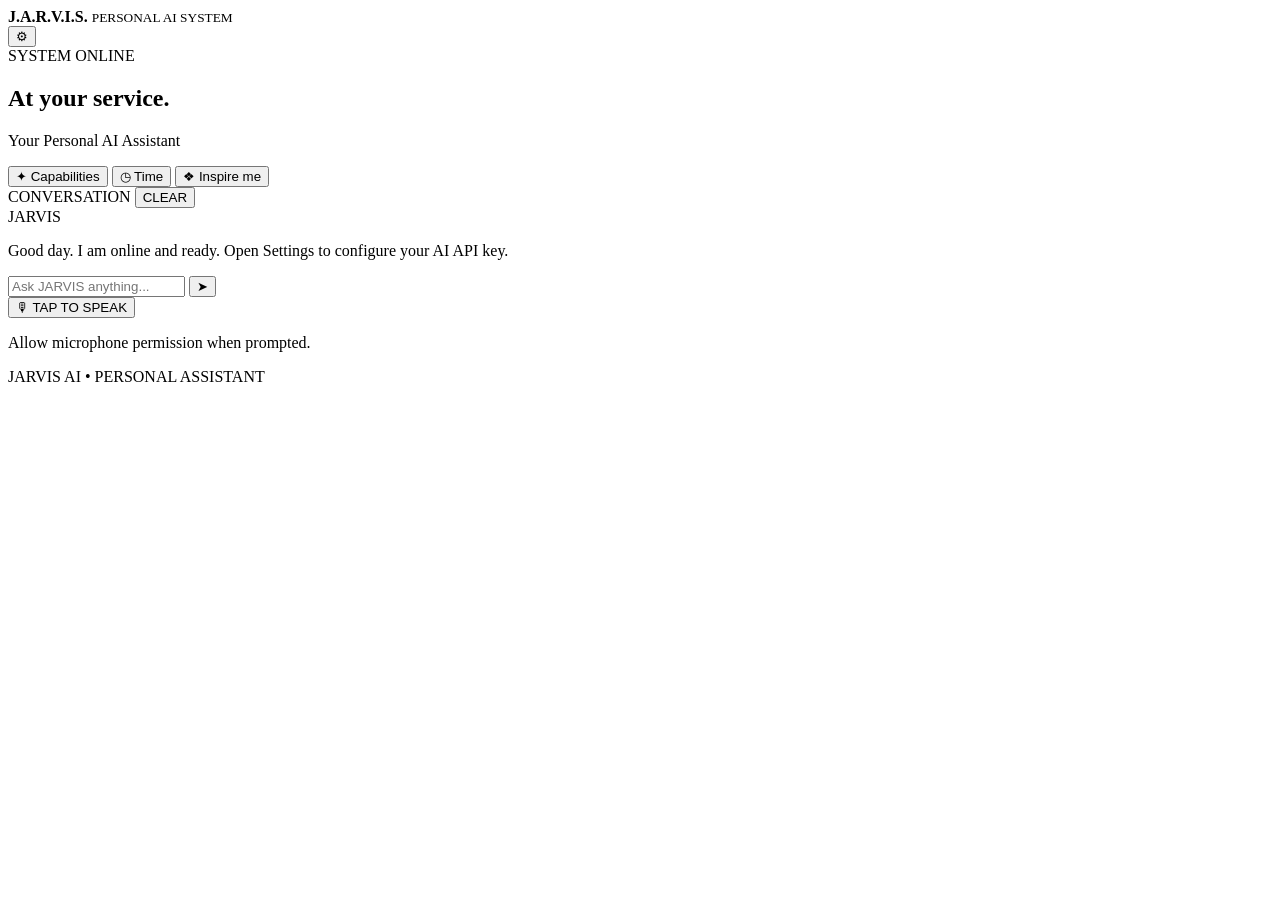
==== frontend/index.html @ 6579795a "Update index.html" ====
<!DOCTYPE html>
<html lang="en">
<head>
  <meta charset="UTF-8">
  <meta name="viewport"
        content="width=device-width, initial-scale=1, viewport-fit=cover">

  <meta name="theme-color" content="#020812">
  <meta name="description"
        content="JARVIS AI Personal Voice Assistant">

  <title>JARVIS AI Assistant</title>

  <link rel="manifest" href="./frontend/manifest.json">
  <link rel="stylesheet" href="./frontend/style.css">
</head>

<body>
  <main class="app-shell">

    <!-- HEADER -->
    <header class="topbar">
      <div class="brand">
        <span class="brand-dot"></span>
        <div>
          <strong>J.A.R.V.I.S.</strong>
          <small>PERSONAL AI SYSTEM</small>
        </div>
      </div>

      <button
        id="settings-button"
        class="icon-button"
        type="button"
        aria-label="Open settings">
        ⚙
      </button>
    </header>

    <!-- AI ASSISTANT DISPLAY -->
    <section class="hero">

      <div class="status-line">
        <span class="pulse"></span>
        <span id="status">SYSTEM ONLINE</span>
      </div>

      <div class="orb-wrap" aria-label="JARVIS AI animation">
        <div class="orbit orbit-one"></div>
        <div class="orbit orbit-two"></div>

        <div class="orb">
          <div class="face">
            <span></span>
            <span></span>
          </div>
        </div>

        <div class="scan-line"></div>
      </div>

      <h1>At your service.</h1>
      <p class="subtitle">Your Personal AI Assistant</p>

      <!-- QUICK ACTIONS -->
      <div class="quick-actions">
        <button class="quick" data-prompt="What can you do?">
          ✦ <span>Capabilities</span>
        </button>

        <button class="quick" data-prompt="Tell me the current time.">
          ◷ <span>Time</span>
        </button>

        <button
          class="quick"
          data-prompt="Give me a motivational quote.">
          ❖ <span>Inspire me</span>
        </button>
      </div>

    </section>

    <!-- CHAT SECTION -->
    <section class="conversation-panel">

      <div class="panel-heading">
        <span>CONVERSATION</span>

        <button
          id="clear-chat"
          class="text-button"
          type="button">
          CLEAR
        </button>
      </div>

      <div id="messages" class="messages" aria-live="polite">
        <div class="message assistant">
          <span class="message-label">JARVIS</span>
          <p>
            Good day. I am online and ready.
            Open Settings to configure your AI API key.
          </p>
        </div>
      </div>

      <!-- MESSAGE INPUT -->
      <form id="chat-form" class="composer">
        <input
          id="prompt"
          type="text"
          placeholder="Ask JARVIS anything..."
          autocomplete="off"
          aria-label="Message JARVIS"
          required>

        <button
          class="send-button"
          type="submit"
          aria-label="Send message">
          ➤
        </button>
      </form>

      <!-- MICROPHONE -->
      <button
        id="mic-button"
        class="mic-button"
        type="button">
        <span class="mic-icon">🎙</span>
        <span id="mic-label">TAP TO SPEAK</span>
      </button>

      <p class="hint">
        Allow microphone permission when prompted.
      </p>

    </section>

    <footer>
      JARVIS AI <span>•</span> PERSONAL ASSISTANT
    </footer>

  </main>

  <!-- SETTINGS DIALOG -->
  <dialog id="settings-dialog" class="settings-dialog">

    <form id="settings-form" method="dialog">

      <div class="dialog-heading">
        <h2>System Settings</h2>

        <button
          class="icon-button"
          type="button"
          id="close-settings"
          aria-label="Close settings">
          ✕
        </button>
      </div>

      <label for="api-key">API Key</label>
      <input
        id="api-key"
        type="password"
        autocomplete="off"
        placeholder="Enter your API key">

      <label for="api-url">API Endpoint</label>
      <input
        id="api-url"
        type="url"
        placeholder="https://api.openai.com/v1/chat/completions">

      <label for="model">AI Model</label>
      <input
        id="model"
        type="text"
        value="gpt-4o-mini"
        placeholder="Enter supported model name">

      <p class="security-note">
        Your API key is stored locally on this device.
        Do not use this client-side key storage in a public
        production app. A secure backend is recommended.
      </p>

      <button
        id="save-settings"
        class="primary-button"
        type="submit">
        Save Settings
      </button>

      <button
        id="forget-key"
        class="text-button danger"
        type="button">
        Remove Saved Key
      </button>

    </form>
  </dialog>

  <!-- JAVASCRIPT -->
  <script type="module" src="./frontend/script.js"></script>

</body>
</html>
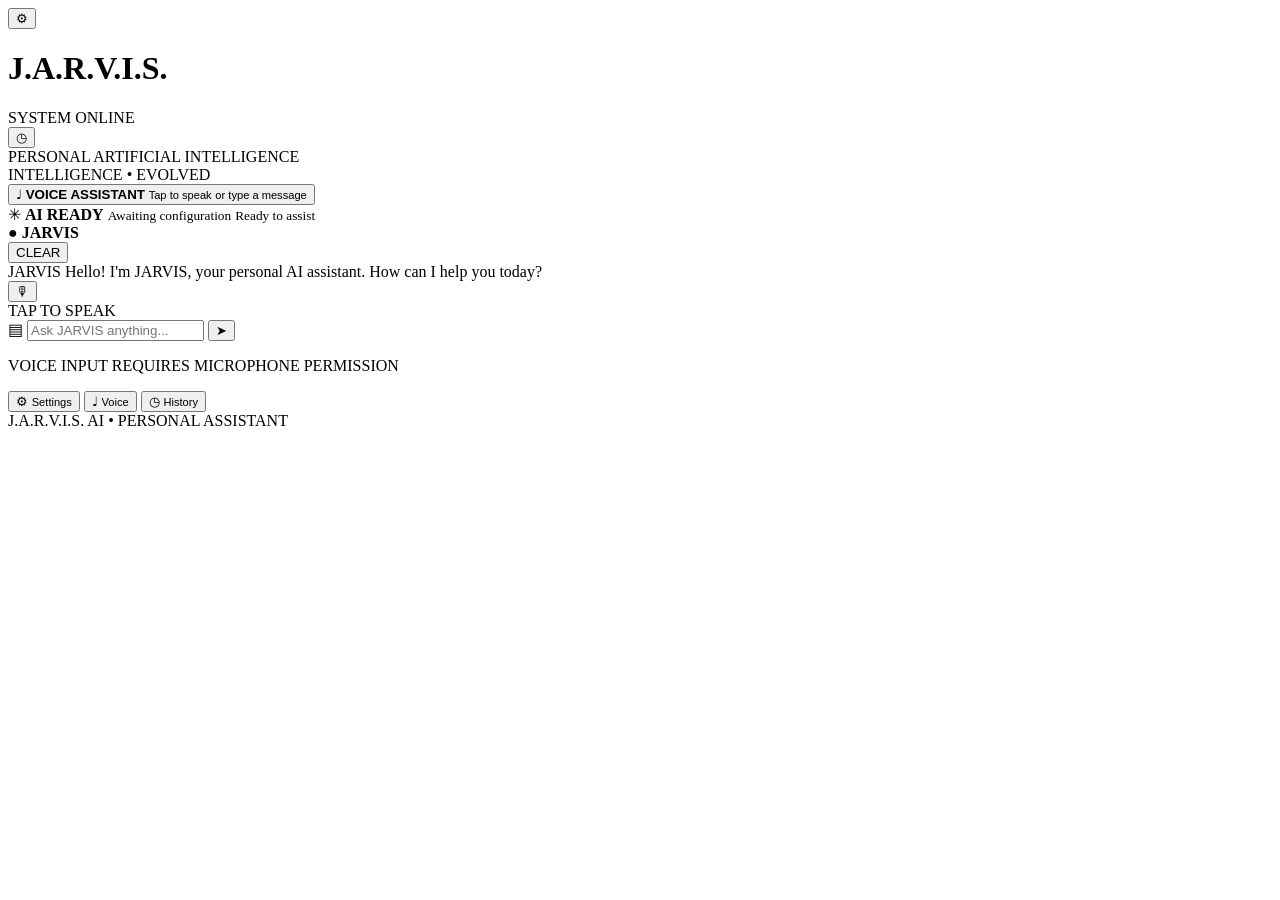
==== commit 740e825c: "Update index.html" ====
--- a/frontend/index.html
+++ b/frontend/index.html
@@ -3,210 +3,214 @@
 <html lang="en">
 <head>
   <meta charset="UTF-8">
-  <meta name="viewport"
-        content="width=device-width, initial-scale=1, viewport-fit=cover">
-
-  <meta name="theme-color" content="#020812">
-  <meta name="description"
-        content="JARVIS AI Personal Voice Assistant">
-
-  <title>JARVIS AI Assistant</title>
+  <meta name="viewport" content="width=device-width, initial-scale=1, viewport-fit=cover">
+  <meta name="theme-color" content="#020817">
+  <meta name="description" content="JARVIS personal AI voice assistant">
+  <title>J.A.R.V.I.S. — Personal AI</title>
 
   <link rel="manifest" href="./frontend/manifest.json">
   <link rel="stylesheet" href="./frontend/style.css">
+
+  <meta name="mobile-web-app-capable" content="yes">
+  <meta name="apple-mobile-web-app-capable" content="yes">
 </head>
 
 <body>
-  <main class="app-shell">
+  <div class="app">
 
     <!-- HEADER -->
     <header class="topbar">
+      <button class="round-button" id="settings-button"
+              aria-label="Open settings" title="Settings">⚙</button>
+
       <div class="brand">
-        <span class="brand-dot"></span>
-        <div>
-          <strong>J.A.R.V.I.S.</strong>
-          <small>PERSONAL AI SYSTEM</small>
+        <h1>J.A.R.V.I.S.</h1>
+        <div class="system-status">
+          <span class="status-dot"></span>
+          <span id="status">SYSTEM ONLINE</span>
         </div>
       </div>
 
-      <button
-        id="settings-button"
-        class="icon-button"
-        type="button"
-        aria-label="Open settings">
-        ⚙
-      </button>
+      <button class="round-button" id="history-button"
+              aria-label="Conversation history" title="History">◷</button>
     </header>
 
-    <!-- AI ASSISTANT DISPLAY -->
-    <section class="hero">
-
-      <div class="status-line">
-        <span class="pulse"></span>
-        <span id="status">SYSTEM ONLINE</span>
-      </div>
-
-      <div class="orb-wrap" aria-label="JARVIS AI animation">
-        <div class="orbit orbit-one"></div>
-        <div class="orbit orbit-two"></div>
-
-        <div class="orb">
-          <div class="face">
-            <span></span>
-            <span></span>
+    <!-- AI VISUAL -->
+    <main>
+      <section class="hero">
+        <div class="hero-label">PERSONAL ARTIFICIAL INTELLIGENCE</div>
+
+        <div class="hud" aria-label="JARVIS AI visual">
+          <div class="hud-ring ring-one"></div>
+          <div class="hud-ring ring-two"></div>
+          <div class="hud-ring ring-three"></div>
+          <div class="hud-ring ring-four"></div>
+          <div class="hud-ticks"></div>
+
+          <div class="ai-face">
+            <div class="face-shine"></div>
+            <div class="eye eye-left"></div>
+            <div class="eye eye-right"></div>
+            <div class="face-mouth"></div>
           </div>
-        </div>
-
-        <div class="scan-line"></div>
-      </div>
-
-      <h1>At your service.</h1>
-      <p class="subtitle">Your Personal AI Assistant</p>
-
-      <!-- QUICK ACTIONS -->
-      <div class="quick-actions">
-        <button class="quick" data-prompt="What can you do?">
-          ✦ <span>Capabilities</span>
+
+          <span class="hud-point point-one"></span>
+          <span class="hud-point point-two"></span>
+          <span class="hud-point point-three"></span>
+          <span class="hud-point point-four"></span>
+          <div class="scan-line"></div>
+        </div>
+
+        <div class="hero-caption">
+          <span class="caption-line"></span>
+          <span>INTELLIGENCE • EVOLVED</span>
+          <span class="caption-line"></span>
+        </div>
+      </section>
+
+      <!-- CAPABILITY CARDS -->
+      <section class="status-cards">
+        <button class="tech-card" id="voice-card" type="button">
+          <span class="card-icon">♩</span>
+          <span class="card-copy">
+            <strong>VOICE ASSISTANT</strong>
+            <small>Tap to speak</small>
+            <small>or type a message</small>
+          </span>
         </button>
 
-        <button class="quick" data-prompt="Tell me the current time.">
-          ◷ <span>Time</span>
+        <div class="tech-card" id="ai-card">
+          <span class="card-icon">✳</span>
+          <span class="card-copy">
+            <strong>AI READY</strong>
+            <small id="ai-status">Awaiting configuration</small>
+            <small>Ready to assist</small>
+          </span>
+        </div>
+      </section>
+
+      <!-- CHAT -->
+      <section class="conversation">
+        <div class="conversation-heading">
+          <div class="assistant-name">
+            <span class="chat-icon">●</span>
+            <strong>JARVIS</strong>
+          </div>
+          <button id="clear-chat" class="text-button" type="button">
+            CLEAR
+          </button>
+        </div>
+
+        <div id="messages" class="messages" aria-live="polite">
+          <div class="message assistant">
+            <span class="message-label">JARVIS</span>
+            Hello! I'm JARVIS, your personal AI assistant.
+            How can I help you today?
+          </div>
+        </div>
+      </section>
+
+      <!-- MICROPHONE -->
+      <section class="voice-section">
+        <div class="voice-wave" aria-hidden="true">
+          <span></span><span></span><span></span><span></span>
+          <span></span><span></span><span></span><span></span>
+          <span></span><span></span><span></span><span></span>
+          <span></span><span></span><span></span><span></span>
+          <span></span>
+        </div>
+
+        <button id="mic-button" class="mic-button" type="button"
+                aria-label="Start voice input">
+          <span class="mic-symbol">🎙</span>
         </button>
 
-        <button
-          class="quick"
-          data-prompt="Give me a motivational quote.">
-          ❖ <span>Inspire me</span>
-        </button>
-      </div>
-
-    </section>
-
-    <!-- CHAT SECTION -->
-    <section class="conversation-panel">
-
-      <div class="panel-heading">
-        <span>CONVERSATION</span>
-
-        <button
-          id="clear-chat"
-          class="text-button"
-          type="button">
-          CLEAR
-        </button>
-      </div>
-
-      <div id="messages" class="messages" aria-live="polite">
-        <div class="message assistant">
-          <span class="message-label">JARVIS</span>
-          <p>
-            Good day. I am online and ready.
-            Open Settings to configure your AI API key.
-          </p>
-        </div>
-      </div>
+        <div id="mic-label">TAP TO SPEAK</div>
+      </section>
 
       <!-- MESSAGE INPUT -->
       <form id="chat-form" class="composer">
+        <span class="input-icon" aria-hidden="true">▤</span>
         <input
           id="prompt"
+          name="prompt"
           type="text"
           placeholder="Ask JARVIS anything..."
           autocomplete="off"
           aria-label="Message JARVIS"
-          required>
-
-        <button
-          class="send-button"
-          type="submit"
-          aria-label="Send message">
-          ➤
-        </button>
+          required
+        >
+        <button type="submit" class="send-button"
+                aria-label="Send message">➤</button>
       </form>
 
-      <!-- MICROPHONE -->
-      <button
-        id="mic-button"
-        class="mic-button"
-        type="button">
-        <span class="mic-icon">🎙</span>
-        <span id="mic-label">TAP TO SPEAK</span>
+      <p class="privacy-note">
+        VOICE INPUT REQUIRES MICROPHONE PERMISSION
+      </p>
+    </main>
+
+    <!-- BOTTOM NAVIGATION -->
+    <nav class="bottom-nav" aria-label="Assistant controls">
+      <button type="button" id="nav-settings">
+        <span>⚙</span>
+        <small>Settings</small>
       </button>
 
-      <p class="hint">
-        Allow microphone permission when prompted.
-      </p>
-
-    </section>
-
-    <footer>
-      JARVIS AI <span>•</span> PERSONAL ASSISTANT
-    </footer>
-
-  </main>
-
-  <!-- SETTINGS DIALOG -->
-  <dialog id="settings-dialog" class="settings-dialog">
-
-    <form id="settings-form" method="dialog">
-
-      <div class="dialog-heading">
-        <h2>System Settings</h2>
-
-        <button
-          class="icon-button"
-          type="button"
-          id="close-settings"
-          aria-label="Close settings">
-          ✕
-        </button>
+      <button type="button" id="nav-voice">
+        <span>♩</span>
+        <small>Voice</small>
+      </button>
+
+      <button type="button" id="nav-history">
+        <span>◷</span>
+        <small>History</small>
+      </button>
+    </nav>
+
+    <footer>J.A.R.V.I.S. AI <span>•</span> PERSONAL ASSISTANT</footer>
+  </div>
+
+  <!-- SETTINGS -->
+  <dialog id="settings-dialog">
+    <div class="settings-content">
+      <div class="settings-header">
+        <div>
+          <p class="eyebrow">SYSTEM CONFIGURATION</p>
+          <h2>JARVIS Settings</h2>
+        </div>
+        <button type="button" id="close-settings"
+                class="round-button" aria-label="Close settings">✕</button>
       </div>
 
-      <label for="api-key">API Key</label>
-      <input
-        id="api-key"
-        type="password"
-        autocomplete="off"
-        placeholder="Enter your API key">
-
-      <label for="api-url">API Endpoint</label>
-      <input
-        id="api-url"
-        type="url"
-        placeholder="https://api.openai.com/v1/chat/completions">
-
-      <label for="model">AI Model</label>
-      <input
-        id="model"
-        type="text"
-        value="gpt-4o-mini"
-        placeholder="Enter supported model name">
-
-      <p class="security-note">
-        Your API key is stored locally on this device.
-        Do not use this client-side key storage in a public
-        production app. A secure backend is recommended.
-      </p>
-
-      <button
-        id="save-settings"
-        class="primary-button"
-        type="submit">
-        Save Settings
-      </button>
-
-      <button
-        id="forget-key"
-        class="text-button danger"
-        type="button">
-        Remove Saved Key
-      </button>
-
-    </form>
+      <form id="settings-form">
+        <label for="api-key">AI API Key</label>
+        <input id="api-key" name="api-key" type="password"
+               placeholder="Enter your API key" autocomplete="off">
+
+        <p class="help-text">
+          For personal testing only. A key saved in a browser can be
+          accessed by someone using that device. Never publish your key.
+        </p>
+
+        <label for="api-url">API Endpoint</label>
+        <input id="api-url" name="api-url" type="url"
+               value="https://api.openai.com/v1/chat/completions"
+               placeholder="https://your-api-endpoint">
+
+        <label for="model">AI Model</label>
+        <input id="model" name="model" type="text"
+               value="gpt-4o-mini" placeholder="Model name">
+
+        <div class="settings-actions">
+          <button type="submit" class="primary-button">SAVE SETTINGS</button>
+          <button type="button" id="forget-key" class="danger-button">
+            FORGET KEY
+          </button>
+        </div>
+      </form>
+    </div>
   </dialog>
 
-  <!-- JAVASCRIPT -->
-  <script type="module" src="./frontend/script.js"></script>
-
+  <script src="./frontend/script.js" defer></script>
 </body>
 </html>
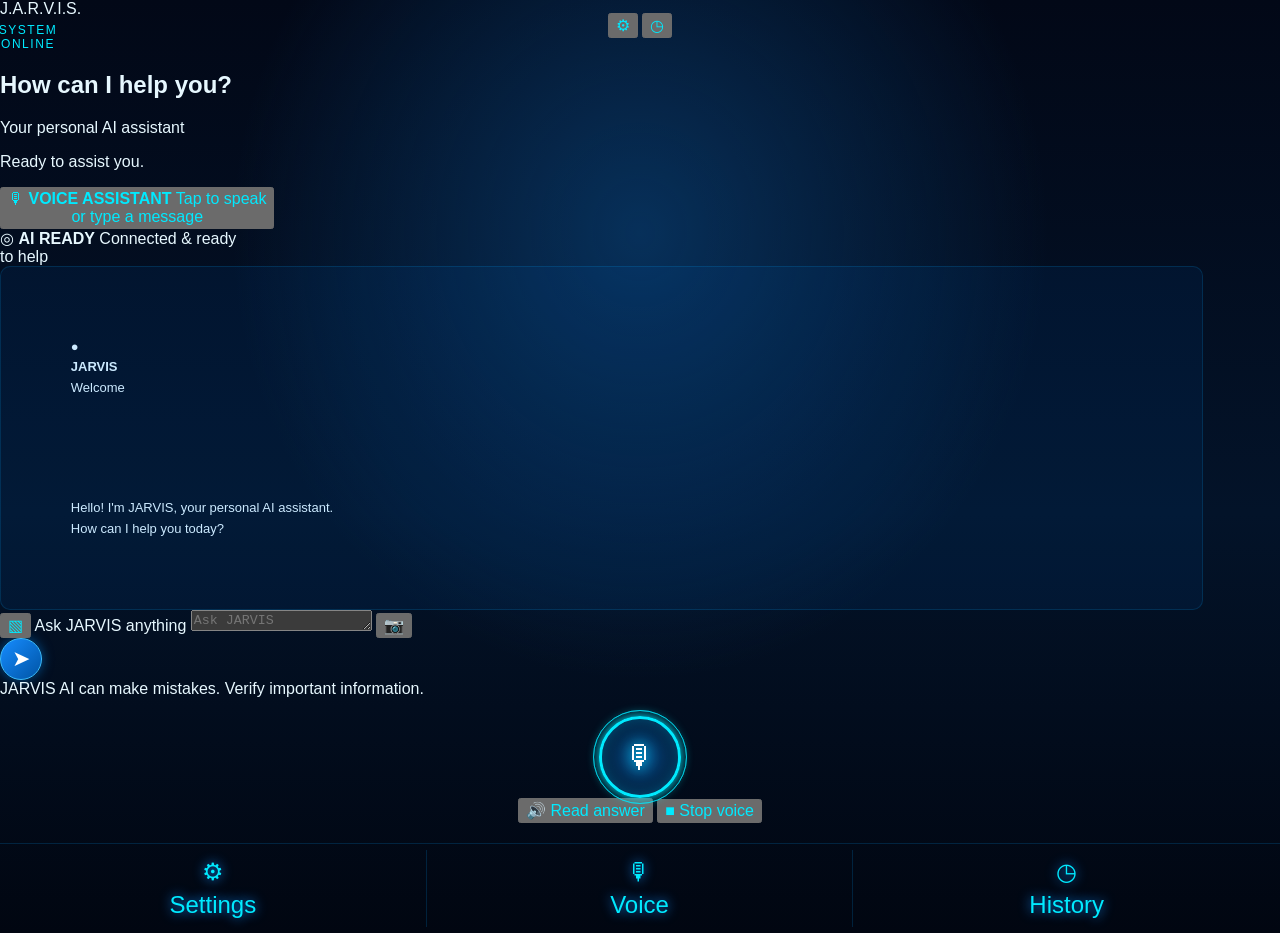
==== commit d5ef3a47: "Update index.html" ====
--- a/frontend/index.html
+++ b/frontend/index.html
@@ -1,216 +1,309 @@
-
+ 
 <!DOCTYPE html>
 <html lang="en">
 <head>
   <meta charset="UTF-8">
   <meta name="viewport" content="width=device-width, initial-scale=1, viewport-fit=cover">
-  <meta name="theme-color" content="#020817">
-  <meta name="description" content="JARVIS personal AI voice assistant">
-  <title>J.A.R.V.I.S. — Personal AI</title>
-
-  <link rel="manifest" href="./frontend/manifest.json">
-  <link rel="stylesheet" href="./frontend/style.css">
-
+  <meta name="theme-color" content="#030916">
+  <meta name="description" content="J.A.R.V.I.S. Personal AI Assistant">
   <meta name="mobile-web-app-capable" content="yes">
   <meta name="apple-mobile-web-app-capable" content="yes">
+  <meta name="apple-mobile-web-app-status-bar-style" content="black-translucent">
+  <meta name="apple-mobile-web-app-title" content="JARVIS">
+
+  <title>J.A.R.V.I.S — Personal AI</title>
+
+  <link rel="stylesheet" href="./style.css">
+  <link rel="manifest" href="./manifest.json">
+  <link rel="icon" href="./icons/icon-192.png" type="image/png">
+  <link rel="apple-touch-icon" href="./icons/icon-192.png">
 </head>
 
 <body>
-  <div class="app">
-
-    <!-- HEADER -->
+  <div id="app" class="jarvis-app">
+
+    <!-- TOP HEADER -->
     <header class="topbar">
-      <button class="round-button" id="settings-button"
-              aria-label="Open settings" title="Settings">⚙</button>
-
       <div class="brand">
-        <h1>J.A.R.V.I.S.</h1>
+        <div class="brand-name">J.A.R.V.I.S.</div>
         <div class="system-status">
-          <span class="status-dot"></span>
-          <span id="status">SYSTEM ONLINE</span>
-        </div>
-      </div>
-
-      <button class="round-button" id="history-button"
-              aria-label="Conversation history" title="History">◷</button>
+          <span class="status-dot" id="status-dot"></span>
+          <span id="system-status">SYSTEM ONLINE</span>
+        </div>
+      </div>
+
+      <div class="header-actions">
+        <button type="button" id="install-btn"
+          class="icon-button install-btn" hidden
+          aria-label="Install JARVIS">
+          <span aria-hidden="true">↓</span>
+          <span>Install</span>
+        </button>
+
+        <button type="button" id="settings-btn"
+          class="icon-button" aria-label="Open settings"
+          aria-controls="settings-panel">
+          ⚙
+        </button>
+
+        <button type="button" id="history-btn"
+          class="icon-button" aria-label="Open chat history"
+          aria-controls="history-panel">
+          ◷
+        </button>
+      </div>
     </header>
 
-    <!-- AI VISUAL -->
-    <main>
-      <section class="hero">
-        <div class="hero-label">PERSONAL ARTIFICIAL INTELLIGENCE</div>
-
-        <div class="hud" aria-label="JARVIS AI visual">
-          <div class="hud-ring ring-one"></div>
-          <div class="hud-ring ring-two"></div>
-          <div class="hud-ring ring-three"></div>
-          <div class="hud-ring ring-four"></div>
-          <div class="hud-ticks"></div>
-
-          <div class="ai-face">
-            <div class="face-shine"></div>
-            <div class="eye eye-left"></div>
-            <div class="eye eye-right"></div>
-            <div class="face-mouth"></div>
+    <!-- MAIN CONTENT -->
+    <main class="main-content">
+
+      <!-- JARVIS CORE -->
+      <section class="hero-section" aria-label="JARVIS AI core">
+
+        <div class="hero-orb" id="jarvis-core-container">
+          <div class="orb-ring orb-ring-1"></div>
+          <div class="orb-ring orb-ring-2"></div>
+          <div class="orb-ring orb-ring-3"></div>
+          <div class="orb-ring orb-ring-4"></div>
+
+          <div class="orb-core">
+            <div class="robot-face" aria-hidden="true">
+              <span class="robot-eye left-eye"></span>
+              <span class="robot-eye right-eye"></span>
+            </div>
           </div>
 
-          <span class="hud-point point-one"></span>
-          <span class="hud-point point-two"></span>
-          <span class="hud-point point-three"></span>
-          <span class="hud-point point-four"></span>
-          <div class="scan-line"></div>
-        </div>
-
-        <div class="hero-caption">
-          <span class="caption-line"></span>
-          <span>INTELLIGENCE • EVOLVED</span>
-          <span class="caption-line"></span>
-        </div>
+          <div class="orb-crosshair"></div>
+        </div>
+
+        <h1 id="hero-title">How can I help you?</h1>
+        <p class="hero-subtitle">Your personal AI assistant</p>
+
+        <p id="thinking-status" class="thinking-status"
+          role="status" aria-live="polite">
+          Ready to assist you.
+        </p>
       </section>
 
-      <!-- CAPABILITY CARDS -->
-      <section class="status-cards">
-        <button class="tech-card" id="voice-card" type="button">
-          <span class="card-icon">♩</span>
-          <span class="card-copy">
+      <!-- FEATURE CARDS -->
+      <section class="feature-grid" aria-label="Assistant features">
+        <button type="button" class="feature-card" id="voice-card">
+          <span class="feature-icon" aria-hidden="true">🎙</span>
+          <span class="feature-copy">
             <strong>VOICE ASSISTANT</strong>
-            <small>Tap to speak</small>
-            <small>or type a message</small>
+            <span>Tap to speak<br>or type a message</span>
           </span>
         </button>
 
-        <div class="tech-card" id="ai-card">
-          <span class="card-icon">✳</span>
-          <span class="card-copy">
+        <div class="feature-card feature-info">
+          <span class="feature-icon" aria-hidden="true">◎</span>
+          <span class="feature-copy">
             <strong>AI READY</strong>
-            <small id="ai-status">Awaiting configuration</small>
-            <small>Ready to assist</small>
+            <span>Connected &amp; ready<br>to help</span>
           </span>
         </div>
       </section>
 
       <!-- CHAT -->
-      <section class="conversation">
-        <div class="conversation-heading">
-          <div class="assistant-name">
-            <span class="chat-icon">●</span>
-            <strong>JARVIS</strong>
+      <section class="chat-section" aria-label="Conversation">
+        <div id="conversation-stage" class="conversation-stage">
+          <div id="chat" class="chat" role="log"
+            aria-live="polite" aria-relevant="additions">
+
+            <article class="message assistant-message">
+              <div class="message-heading">
+                <span class="message-avatar" aria-hidden="true">●</span>
+                <strong>JARVIS</strong>
+                <time class="message-time">Welcome</time>
+              </div>
+
+              <div class="message-content">
+                Hello! I'm JARVIS, your personal AI assistant.
+                How can I help you today?
+              </div>
+            </article>
+
           </div>
-          <button id="clear-chat" class="text-button" type="button">
-            CLEAR
-          </button>
-        </div>
-
-        <div id="messages" class="messages" aria-live="polite">
-          <div class="message assistant">
-            <span class="message-label">JARVIS</span>
-            Hello! I'm JARVIS, your personal AI assistant.
-            How can I help you today?
-          </div>
+        </div>
+
+        <!-- IMAGE PREVIEW -->
+        <div id="image-preview-container" class="image-preview-container" hidden>
+          <img id="image-preview" alt="Selected image preview">
+          <button type="button" id="remove-image-btn"
+            class="remove-image-btn" aria-label="Remove selected image">
+            ×
+          </button>
+        </div>
+
+        <!-- MESSAGE COMPOSER -->
+        <form id="chat-form" class="chat-composer">
+          <button type="button" id="attach-btn"
+            class="composer-icon" aria-label="Attach image">
+            ▧
+          </button>
+
+          <label class="visually-hidden" for="message-input">
+            Ask JARVIS anything
+          </label>
+
+          <textarea id="message-input" name="message"
+            placeholder="Ask JARVIS anything..."
+            rows="1" maxlength="10000"
+            autocomplete="off"></textarea>
+
+          <input type="file" id="img-input"
+            accept="image/*" hidden>
+
+          <button type="button" id="cam-btn"
+            class="composer-icon" aria-label="Take or select a photo">
+            📷
+          </button>
+
+          <button type="submit" id="send-btn"
+            class="send-button" aria-label="Send message">
+            ➤
+          </button>
+        </form>
+
+        <div class="composer-hint">
+          JARVIS AI can make mistakes. Verify important information.
         </div>
       </section>
 
-      <!-- MICROPHONE -->
-      <section class="voice-section">
-        <div class="voice-wave" aria-hidden="true">
+      <!-- VOICE CONTROL -->
+      <section class="voice-section" aria-label="Voice controls">
+        <div class="voice-visualizer" id="voice-visualizer"
+          aria-hidden="true">
           <span></span><span></span><span></span><span></span>
           <span></span><span></span><span></span><span></span>
-          <span></span><span></span><span></span><span></span>
-          <span></span><span></span><span></span><span></span>
-          <span></span>
-        </div>
-
-        <button id="mic-button" class="mic-button" type="button"
-                aria-label="Start voice input">
-          <span class="mic-symbol">🎙</span>
-        </button>
-
-        <div id="mic-label">TAP TO SPEAK</div>
+          <span></span><span></span><span></span>
+        </div>
+
+        <button type="button" id="mic-btn"
+          class="mic-button" aria-label="Start voice input"
+          aria-pressed="false">
+          <span class="mic-symbol" aria-hidden="true">🎙</span>
+        </button>
+
+        <div class="voice-actions">
+          <button type="button" id="read-answer-btn">
+            🔊 Read answer
+          </button>
+
+          <button type="button" id="stop-voice-btn">
+            ■ Stop voice
+          </button>
+        </div>
       </section>
 
-      <!-- MESSAGE INPUT -->
-      <form id="chat-form" class="composer">
-        <span class="input-icon" aria-hidden="true">▤</span>
-        <input
-          id="prompt"
-          name="prompt"
-          type="text"
-          placeholder="Ask JARVIS anything..."
-          autocomplete="off"
-          aria-label="Message JARVIS"
-          required
-        >
-        <button type="submit" class="send-button"
-                aria-label="Send message">➤</button>
-      </form>
-
-      <p class="privacy-note">
-        VOICE INPUT REQUIRES MICROPHONE PERMISSION
-      </p>
+      <!-- BOTTOM NAVIGATION -->
+      <nav class="bottom-nav" aria-label="Main navigation">
+        <button type="button" id="nav-settings" class="nav-item">
+          <span aria-hidden="true">⚙</span>
+          <span>Settings</span>
+        </button>
+
+        <button type="button" id="nav-voice" class="nav-item">
+          <span aria-hidden="true">🎙</span>
+          <span>Voice</span>
+        </button>
+
+        <button type="button" id="nav-history" class="nav-item">
+          <span aria-hidden="true">◷</span>
+          <span>History</span>
+        </button>
+      </nav>
     </main>
 
-    <!-- BOTTOM NAVIGATION -->
-    <nav class="bottom-nav" aria-label="Assistant controls">
-      <button type="button" id="nav-settings">
-        <span>⚙</span>
-        <small>Settings</small>
-      </button>
-
-      <button type="button" id="nav-voice">
-        <span>♩</span>
-        <small>Voice</small>
-      </button>
-
-      <button type="button" id="nav-history">
-        <span>◷</span>
-        <small>History</small>
-      </button>
-    </nav>
-
-    <footer>J.A.R.V.I.S. AI <span>•</span> PERSONAL ASSISTANT</footer>
+    <!-- SETTINGS PANEL -->
+    <aside id="settings-panel" class="side-panel"
+      aria-label="JARVIS settings" hidden>
+      <div class="panel-header">
+        <h2>Settings</h2>
+        <button type="button" id="close-settings-btn"
+          class="icon-button" aria-label="Close settings">×</button>
+      </div>
+
+      <div class="panel-content">
+        <label for="api-key-input">Gemini API Key</label>
+        <input type="password" id="api-key-input"
+          placeholder="Enter your API key"
+          autocomplete="off">
+
+        <button type="button" id="save-api-key-btn">
+          Save API Key
+        </button>
+
+        <label for="theme-select">Appearance</label>
+        <select id="theme-select">
+          <option value="dark">Dark Neon</option>
+          <option value="light">Light</option>
+        </select>
+
+        <label for="language-select">Voice language</label>
+        <select id="language-select">
+          <option value="te-IN">Telugu</option>
+          <option value="en-IN">English (India)</option>
+          <option value="en-US">English (US)</option>
+          <option value="hi-IN">Hindi</option>
+        </select>
+
+        <label class="setting-toggle">
+          <input type="checkbox" id="voice-replies-toggle" checked>
+          <span>Speak AI replies</span>
+        </label>
+
+        <button type="button" id="clear-memory-btn"
+          class="danger-button">
+          Clear Memory
+        </button>
+
+        <p class="settings-note">
+          Keep your API key private. Do not share it with others.
+        </p>
+      </div>
+    </aside>
+
+    <!-- HISTORY PANEL -->
+    <aside id="history-panel" class="side-panel"
+      aria-label="Chat history" hidden>
+      <div class="panel-header">
+        <h2>Chat History</h2>
+        <button type="button" id="close-history-btn"
+          class="icon-button" aria-label="Close history">×</button>
+      </div>
+
+      <div class="panel-content">
+        <button type="button" id="new-chat-btn">＋ New Chat</button>
+        <div id="history-list" class="history-list">
+          <p class="empty-history">Your conversations will appear here.</p>
+        </div>
+      </div>
+    </aside>
+
+    <!-- NOTIFICATIONS -->
+    <div id="toast-container" class="toast-container"
+      role="status" aria-live="polite"></div>
+
   </div>
 
-  <!-- SETTINGS -->
-  <dialog id="settings-dialog">
-    <div class="settings-content">
-      <div class="settings-header">
-        <div>
-          <p class="eyebrow">SYSTEM CONFIGURATION</p>
-          <h2>JARVIS Settings</h2>
-        </div>
-        <button type="button" id="close-settings"
-                class="round-button" aria-label="Close settings">✕</button>
-      </div>
-
-      <form id="settings-form">
-        <label for="api-key">AI API Key</label>
-        <input id="api-key" name="api-key" type="password"
-               placeholder="Enter your API key" autocomplete="off">
-
-        <p class="help-text">
-          For personal testing only. A key saved in a browser can be
-          accessed by someone using that device. Never publish your key.
-        </p>
-
-        <label for="api-url">API Endpoint</label>
-        <input id="api-url" name="api-url" type="url"
-               value="https://api.openai.com/v1/chat/completions"
-               placeholder="https://your-api-endpoint">
-
-        <label for="model">AI Model</label>
-        <input id="model" name="model" type="text"
-               value="gpt-4o-mini" placeholder="Model name">
-
-        <div class="settings-actions">
-          <button type="submit" class="primary-button">SAVE SETTINGS</button>
-          <button type="button" id="forget-key" class="danger-button">
-            FORGET KEY
-          </button>
-        </div>
-      </form>
-    </div>
-  </dialog>
-
-  <script src="./frontend/script.js" defer></script>
+  <!-- Application logic -->
+  <script src="./script.js" defer></script>
+
+  <!-- PWA service worker -->
+  <script>
+    if ("serviceWorker" in navigator && location.protocol === "https:") {
+      window.addEventListener("load", function () {
+        navigator.serviceWorker.register("./sw.js")
+          .then(function (registration) {
+            console.log("JARVIS service worker registered:",
+              registration.scope);
+          })
+          .catch(function (error) {
+            console.error("Service worker registration failed:", error);
+          });
+      });
+    }
+  </script>
 </body>
 </html>
--- a/frontend/style.css
+++ b/frontend/style.css
@@ -0,0 +1,782 @@
+
+:root {
+  color-scheme: dark;
+  --bg: #020817;
+  --panel: rgba(3, 22, 45, .92);
+  --cyan: #00eaff;
+  --blue: #168cff;
+  --text: #e7f8ff;
+  --muted: #78a9cf;
+  --border: rgba(0, 190, 255, .48);
+}
+
+* {
+  box-sizing: border-box;
+}
+
+html {
+  min-height: 100%;
+  background: var(--bg);
+  scroll-behavior: smooth;
+}
+
+body {
+  margin: 0;
+  min-height: 100vh;
+  min-height: 100dvh;
+  background:
+    radial-gradient(ellipse at 50% 25%, #07305a 0%, transparent 45%),
+    linear-gradient(180deg, #020817, #031329 55%, #010611);
+  color: var(--text);
+  font-family: "Segoe UI", Arial, sans-serif;
+}
+
+button, input {
+  font: inherit;
+}
+
+button {
+  color: var(--cyan);
+  cursor: pointer;
+  -webkit-tap-highlight-color: transparent;
+}
+
+button:focus-visible, input:focus-visible {
+  outline: 2px solid white;
+  outline-offset: 3px;
+}
+
+.app {
+  position: relative;
+  isolation: isolate;
+  width: min(100%, 620px);
+  min-height: 100vh;
+  min-height: 100dvh;
+  margin: auto;
+  padding: max(18px, env(safe-area-inset-top)) 18px
+           max(14px, env(safe-area-inset-bottom));
+  overflow: hidden;
+}
+
+.app::before {
+  content: "";
+  position: fixed;
+  z-index: -1;
+  inset: 0;
+  pointer-events: none;
+  opacity: .22;
+  background-image:
+    linear-gradient(rgba(0, 200, 255, .12) 1px, transparent 1px),
+    linear-gradient(90deg, rgba(0, 200, 255, .12) 1px, transparent 1px);
+  background-size: 32px 32px;
+  mask-image: linear-gradient(to bottom, black, transparent 90%);
+}
+
+/* HEADER */
+
+.topbar {
+  display: grid;
+  grid-template-columns: 48px 1fr 48px;
+  align-items: center;
+  gap: 8px;
+  text-align: center;
+}
+
+.round-button {
+  display: grid;
+  place-items: center;
+  width: 44px;
+  height: 44px;
+  padding: 0;
+  border: 1px solid var(--border);
+  border-radius: 50%;
+  background: rgba(0, 130, 255, .1);
+  color: var(--cyan);
+  font-size: 23px;
+  box-shadow: 0 0 14px rgba(0, 180, 255, .12);
+}
+
+.brand h1 {
+  margin: 0;
+  color: #e7faff;
+  font-size: clamp(22px, 5.5vw, 32px);
+  font-weight: 400;
+  letter-spacing: .22em;
+  text-shadow: 0 0 16px #168cff;
+}
+
+.system-status {
+  display: flex;
+  align-items: center;
+  justify-content: center;
+  gap: 8px;
+  margin-top: 5px;
+  color: var(--cyan);
+  font-size: 12px;
+  letter-spacing: .13em;
+}
+
+.status-dot {
+  width: 8px;
+  height: 8px;
+  border-radius: 50%;
+  background: #00ff91;
+  box-shadow: 0 0 12px #00ff91;
+}
+
+/* HERO AND HUD */
+
+.hero {
+  padding: 24px 0 18px;
+  text-align: center;
+}
+
+.hero-label, .eyebrow {
+  color: var(--muted);
+  font-size: 10px;
+  letter-spacing: .18em;
+}
+
+.hud {
+  position: relative;
+  display: grid;
+  place-items: center;
+  width: min(76vw, 350px);
+  aspect-ratio: 1;
+  margin: 12px auto;
+  border-radius: 50%;
+  background: radial-gradient(circle, rgba(0, 130, 255, .15), transparent 66%);
+}
+
+.hud-ring {
+  position: absolute;
+  border-radius: 50%;
+  border: 1px solid rgba(0, 220, 255, .68);
+}
+
+.ring-one {
+  inset: 3%;
+  border-width: 2px;
+  border-style: dashed;
+  animation: rotate 24s linear infinite;
+}
+
+.ring-two {
+  inset: 10%;
+  border-width: 3px;
+  border-color: var(--cyan) transparent var(--blue) transparent;
+  box-shadow: 0 0 14px rgba(0, 234, 255, .3);
+  animation: rotate 10s linear infinite reverse;
+}
+
+.ring-three {
+  inset: 17%;
+  border-style: dashed;
+  border-color: rgba(0, 160, 255, .8);
+  animation: rotate 18s linear infinite;
+}
+
+.ring-four {
+  inset: 23%;
+  border-width: 2px;
+  box-shadow: inset 0 0 25px rgba(0, 160, 255, .18),
+              0 0 20px rgba(0, 160, 255, .2);
+}
+
+.hud-ticks {
+  position: absolute;
+  inset: 0;
+  border-radius: 50%;
+  background: repeating-conic-gradient(
+    from 0deg,
+    rgba(0, 234, 255, .85) 0deg 0.6deg,
+    transparent 0.6deg 5deg
+  );
+  mask-image: radial-gradient(
+    circle, transparent 67%, black 68%, black 70%, transparent 71%
+  );
+  animation: rotate 45s linear infinite;
+}
+
+.ai-face {
+  position: relative;
+  width: 40%;
+  height: 53%;
+  overflow: hidden;
+  border: 2px solid #5feaff;
+  border-radius: 47% 47% 43% 43% / 35% 35% 60% 60%;
+  background:
+    radial-gradient(ellipse at 35% 25%, rgba(105, 224, 255, .65), transparent 20%),
+    linear-gradient(120deg, #06192d, #123c65 45%, #020814 75%);
+  box-shadow: 0 0 18px #008dff,
+              0 0 44px rgba(0, 160, 255, .55),
+              inset 0 0 24px #168cff;
+}
+
+.face-shine {
+  position: absolute;
+  inset: 0;
+  opacity: .25;
+  background: repeating-linear-gradient(
+    0deg, transparent 0 4px, #62eaff 5px, transparent 6px
+  );
+}
+
+.eye {
+  position: absolute;
+  top: 48%;
+  width: 26%;
+  height: 8%;
+  border-radius: 50%;
+  background: #c7ffff;
+  box-shadow: 0 0 8px #fff, 0 0 22px #00eaff;
+  animation: eye-pulse 2.5s ease-in-out infinite;
+}
+
+.eye-left {
+  left: 14%;
+  transform: rotate(12deg);
+}
+
+.eye-right {
+  right: 14%;
+  transform: rotate(-12deg);
+}
+
+.face-mouth {
+  position: absolute;
+  bottom: 22%;
+  left: 40%;
+  width: 20%;
+  height: 2px;
+  background: #51dfff;
+  box-shadow: 0 0 10px #00eaff;
+}
+
+.hud-point {
+  position: absolute;
+  z-index: 2;
+  width: 7px;
+  height: 7px;
+  border-radius: 50%;
+  background: var(--cyan);
+  box-shadow: 0 0 12px var(--cyan);
+}
+
+.point-one { top: 12%; left: 50%; }
+.point-two { right: 12%; top: 50%; }
+.point-three { bottom: 12%; left: 50%; }
+.point-four { left: 12%; top: 50%; }
+
+.scan-line {
+  position: absolute;
+  z-index: 3;
+  left: 8%;
+  right: 8%;
+  top: 50%;
+  height: 1px;
+  background: var(--cyan);
+  box-shadow: 0 0 12px 2px rgba(0, 234, 255, .7);
+  opacity: .7;
+}
+
+.hero-caption {
+  display: flex;
+  align-items: center;
+  justify-content: center;
+  gap: 12px;
+  color: var(--cyan);
+  font-size: 10px;
+  letter-spacing: .16em;
+}
+
+.caption-line {
+  width: 28px;
+  height: 1px;
+  background: var(--cyan);
+}
+
+/* STATUS CARDS */
+
+.status-cards {
+  display: grid;
+  grid-template-columns: 1fr 1fr;
+  gap: 10px;
+  margin: 8px 0 16px;
+}
+
+.tech-card {
+  display: flex;
+  align-items: center;
+  gap: 10px;
+  min-width: 0;
+  padding: 14px 10px;
+  border: 1px solid var(--border);
+  border-radius: 12px 3px 12px 3px;
+  background: linear-gradient(130deg, rgba(0, 100, 180, .19), rgba(0, 20, 45, .75));
+  box-shadow: inset 0 0 16px rgba(0, 150, 255, .07);
+  text-align: left;
+}
+
+.card-icon {
+  display: grid;
+  place-items: center;
+  flex-shrink: 0;
+  width: 39px;
+  height: 39px;
+  border: 1px solid var(--cyan);
+  border-radius: 50%;
+  color: var(--cyan);
+  font-size: 23px;
+  box-shadow: 0 0 10px rgba(0, 234, 255, .17);
+}
+
+.card-copy {
+  display: flex;
+  flex-direction: column;
+  gap: 4px;
+  min-width: 0;
+}
+
+.card-copy strong {
+  color: var(--cyan);
+  font-size: 10px;
+  letter-spacing: .07em;
+}
+
+.card-copy small {
+  color: #a8d8f4;
+  font-size: 10px;
+  line-height: 1.3;
+  overflow-wrap: anywhere;
+}
+
+/* CONVERSATION */
+
+.conversation {
+  overflow: hidden;
+  border: 1px solid rgba(0, 145, 255, .7);
+  border-radius: 15px;
+  background: linear-gradient(140deg, rgba(0, 35, 72, .8), rgba(2, 15, 33, .96));
+  box-shadow: inset 0 0 20px rgba(0, 115, 255, .08);
+}
+
+.conversation-heading {
+  display: flex;
+  align-items: center;
+  justify-content: space-between;
+  padding: 12px 14px 5px;
+}
+
+.assistant-name {
+  display: flex;
+  align-items: center;
+  gap: 9px;
+  color: var(--cyan);
+  font-size: 13px;
+  letter-spacing: .1em;
+}
+
+.chat-icon {
+  display: grid;
+  place-items: center;
+  width: 25px;
+  height: 25px;
+  border-radius: 50%;
+  background: #087bc8;
+  color: white;
+  box-shadow: 0 0 10px #168cff;
+}
+
+.text-button {
+  padding: 6px 9px;
+  border: 1px solid transparent;
+  background: transparent;
+  color: var(--muted);
+  font-size: 10px;
+  letter-spacing: .1em;
+}
+
+.messages {
+  display: flex;
+  flex-direction: column;
+  gap: 10px;
+  max-height: 220px;
+  min-height: 82px;
+  overflow-y: auto;
+  padding: 8px 14px 15px;
+  scrollbar-width: thin;
+  scrollbar-color: #087bc8 transparent;
+}
+
+.message {
+  max-width: 94%;
+  padding: 10px 12px;
+  border: 1px solid rgba(0, 170, 255, .16);
+  border-radius: 10px;
+  background: rgba(0, 120, 220, .08);
+  color: #cceaff;
+  font-size: 13px;
+  line-height: 1.55;
+  white-space: pre-wrap;
+  overflow-wrap: anywhere;
+}
+
+.message.assistant {
+  align-self: flex-start;
+}
+
+.message.user {
+  align-self: flex-end;
+  border-color: rgba(0, 234, 255, .3);
+  background: rgba(0, 160, 255, .16);
+}
+
+.message-label {
+  display: block;
+  margin-bottom: 4px;
+  color: var(--cyan);
+  font-size: 9px;
+  font-weight: bold;
+  letter-spacing: .13em;
+}
+
+/* VOICE BUTTON AND WAVE */
+
+.voice-section {
+  position: relative;
+  display: flex;
+  flex-direction: column;
+  align-items: center;
+  padding: 18px 0 12px;
+}
+
+.mic-button {
+  position: relative;
+  z-index: 1;
+  display: grid;
+  place-items: center;
+  width: 82px;
+  height: 82px;
+  border: 3px solid var(--cyan);
+  border-radius: 50%;
+  background: radial-gradient(circle, #07579b, #02152e 70%);
+  color: white;
+  box-shadow: 0 0 12px var(--cyan),
+              inset 0 0 16px rgba(0, 180, 255, .45);
+}
+
+.mic-button::before,
+.mic-button::after {
+  content: "";
+  position: absolute;
+  inset: -9px;
+  border: 1px solid rgba(0, 234, 255, .6);
+  border-radius: 50%;
+  animation: mic-ring 2.5s ease-out infinite;
+}
+
+.mic-button::after {
+  animation-delay: 1.25s;
+}
+
+.mic-symbol {
+  font-size: 32px;
+  filter: drop-shadow(0 0 7px #00eaff);
+}
+
+#mic-label {
+  margin-top: 12px;
+  color: var(--cyan);
+  font-size: 10px;
+  letter-spacing: .15em;
+}
+
+.mic-button.listening,
+.mic-button.is-listening {
+  border-color: #ff5e86;
+  box-shadow: 0 0 24px rgba(255, 60, 120, .65);
+}
+
+.voice-wave {
+  position: absolute;
+  top: 50%;
+  display: flex;
+  align-items: center;
+  justify-content: space-evenly;
+  width: 90%;
+  height: 45px;
+  opacity: .7;
+  pointer-events: none;
+}
+
+.voice-wave span {
+  width: 2px;
+  height: 10px;
+  border-radius: 5px;
+  background: var(--cyan);
+  box-shadow: 0 0 6px var(--blue);
+  animation: wave 1s ease-in-out infinite alternate;
+}
+
+.voice-wave span:nth-child(3n) { animation-delay: -.5s; }
+.voice-wave span:nth-child(2n) { animation-delay: -.2s; }
+.voice-wave span:nth-child(4n) { animation-delay: -.8s; }
+
+/* COMPOSER */
+
+.composer {
+  display: flex;
+  align-items: center;
+  gap: 9px;
+  min-width: 0;
+  padding: 8px;
+  border: 1px solid var(--cyan);
+  border-radius: 40px;
+  background: rgba(0, 32, 67, .85);
+  box-shadow: 0 0 13px rgba(0, 140, 255, .12);
+}
+
+.input-icon {
+  display: grid;
+  place-items: center;
+  flex-shrink: 0;
+  width: 36px;
+  height: 36px;
+  border-radius: 50%;
+  background: rgba(0, 150, 255, .12);
+  color: var(--cyan);
+  font-size: 20px;
+}
+
+#prompt {
+  flex: 1;
+  width: 0;
+  min-width: 0;
+  padding: 10px 0;
+  border: 0;
+  outline: none;
+  background: transparent;
+  color: white;
+  font-size: 13px;
+}
+
+#prompt::placeholder {
+  color: #7198bc;
+}
+
+.send-button {
+  display: grid;
+  place-items: center;
+  flex-shrink: 0;
+  width: 42px;
+  height: 42px;
+  border: 1px solid #3cbfff;
+  border-radius: 50%;
+  background: linear-gradient(135deg, #168cff, #0054a5);
+  color: white;
+  font-size: 22px;
+  box-shadow: 0 0 12px rgba(0, 145, 255, .5);
+}
+
+.privacy-note {
+  margin: 10px 0;
+  color: #547fa3;
+  text-align: center;
+  font-size: 9px;
+  letter-spacing: .1em;
+}
+
+/* BOTTOM NAVIGATION */
+
+.bottom-nav {
+  display: grid;
+  grid-template-columns: repeat(3, 1fr);
+  margin-top: 8px;
+  padding: 6px 0;
+  border-top: 1px solid rgba(0, 160, 255, .18);
+}
+
+.bottom-nav button {
+  display: flex;
+  flex-direction: column;
+  align-items: center;
+  gap: 5px;
+  padding: 8px 3px;
+  border: 0;
+  border-right: 1px solid rgba(0, 160, 255, .18);
+  background: transparent;
+}
+
+.bottom-nav button:last-child {
+  border-right: 0;
+}
+
+.bottom-nav button span {
+  font-size: 24px;
+  text-shadow: 0 0 12px var(--blue);
+}
+
+.bottom-nav button small {
+  color: var(--cyan);
+  font-size: 11px;
+}
+
+/* SETTINGS DIALOG */
+
+#settings-dialog {
+  width: min(92vw, 460px);
+  max-width: 460px;
+  max-height: 85vh;
+  overflow-y: auto;
+  padding: 0;
+  border: 1px solid var(--border);
+  border-radius: 18px;
+  background: #041329;
+  color: var(--text);
+  box-shadow: 0 0 50px rgba(0, 140, 255, .18);
+}
+
+#settings-dialog::backdrop {
+  background: rgba(0, 3, 12, .82);
+  backdrop-filter: blur(5px);
+}
+
+.settings-content {
+  padding: 20px;
+}
+
+.settings-header {
+  display: flex;
+  align-items: center;
+  justify-content: space-between;
+  gap: 10px;
+  margin-bottom: 18px;
+}
+
+.settings-header h2 {
+  margin: 5px 0 0;
+  color: var(--cyan);
+}
+
+#settings-form label {
+  display: block;
+  margin: 15px 0 7px;
+  color: #a9dfff;
+  font-size: 12px;
+}
+
+#settings-form input {
+  display: block;
+  width: 100%;
+  min-height: 43px;
+  padding: 11px;
+  border: 1px solid var(--border);
+  border-radius: 9px;
+  background: #010917;
+  color: white;
+}
+
+.help-text {
+  color: #87a7c3;
+  font-size: 11px;
+  line-height: 1.5;
+}
+
+.settings-actions {
+  display: flex;
+  flex-wrap: wrap;
+  gap: 10px;
+  margin-top: 20px;
+}
+
+.primary-button, .danger-button {
+  flex: 1;
+  min-height: 42px;
+  border: 1px solid var(--border);
+  border-radius: 9px;
+  background: rgba(0, 180, 255, .14);
+}
+
+.danger-button {
+  border-color: rgba(255, 85, 115, .45);
+  color: #ff9cae;
+}
+
+/* FOOTER */
+
+footer {
+  padding: 12px 0 2px;
+  color: #4d7ea4;
+  text-align: center;
+  font-size: 9px;
+  letter-spacing: .12em;
+}
+
+footer span {
+  color: var(--cyan);
+}
+
+/* ANIMATIONS */
+
+@keyframes rotate {
+  to { transform: rotate(360deg); }
+}
+
+@keyframes eye-pulse {
+  0%, 100% { opacity: .85; }
+  50% { opacity: 1; box-shadow: 0 0 16px white, 0 0 28px #00eaff; }
+}
+
+@keyframes mic-ring {
+  0% { transform: scale(.88); opacity: .8; }
+  100% { transform: scale(1.35); opacity: 0; }
+}
+
+@keyframes wave {
+  from { height: 5px; }
+  to { height: 35px; }
+}
+
+/* MOBILE */
+
+@media (max-width: 380px) {
+  .app {
+    padding-right: 12px;
+    padding-left: 12px;
+  }
+
+  .status-cards {
+    gap: 7px;
+  }
+
+  .tech-card {
+    gap: 7px;
+    padding: 10px 7px;
+  }
+
+  .card-icon {
+    width: 32px;
+    height: 32px;
+  }
+
+  .card-copy strong {
+    font-size: 9px;
+  }
+
+  .card-copy small {
+    font-size: 9px;
+  }
+
+  .hud {
+    width: 78vw;
+  }
+}
+
+@media (prefers-reduced-motion: reduce) {
+  *, *::before, *::after {
+    animation-duration: .01ms !important;
+    animation-iteration-count: 1 !important;
+    scroll-behavior: auto !important;
+  }
+}
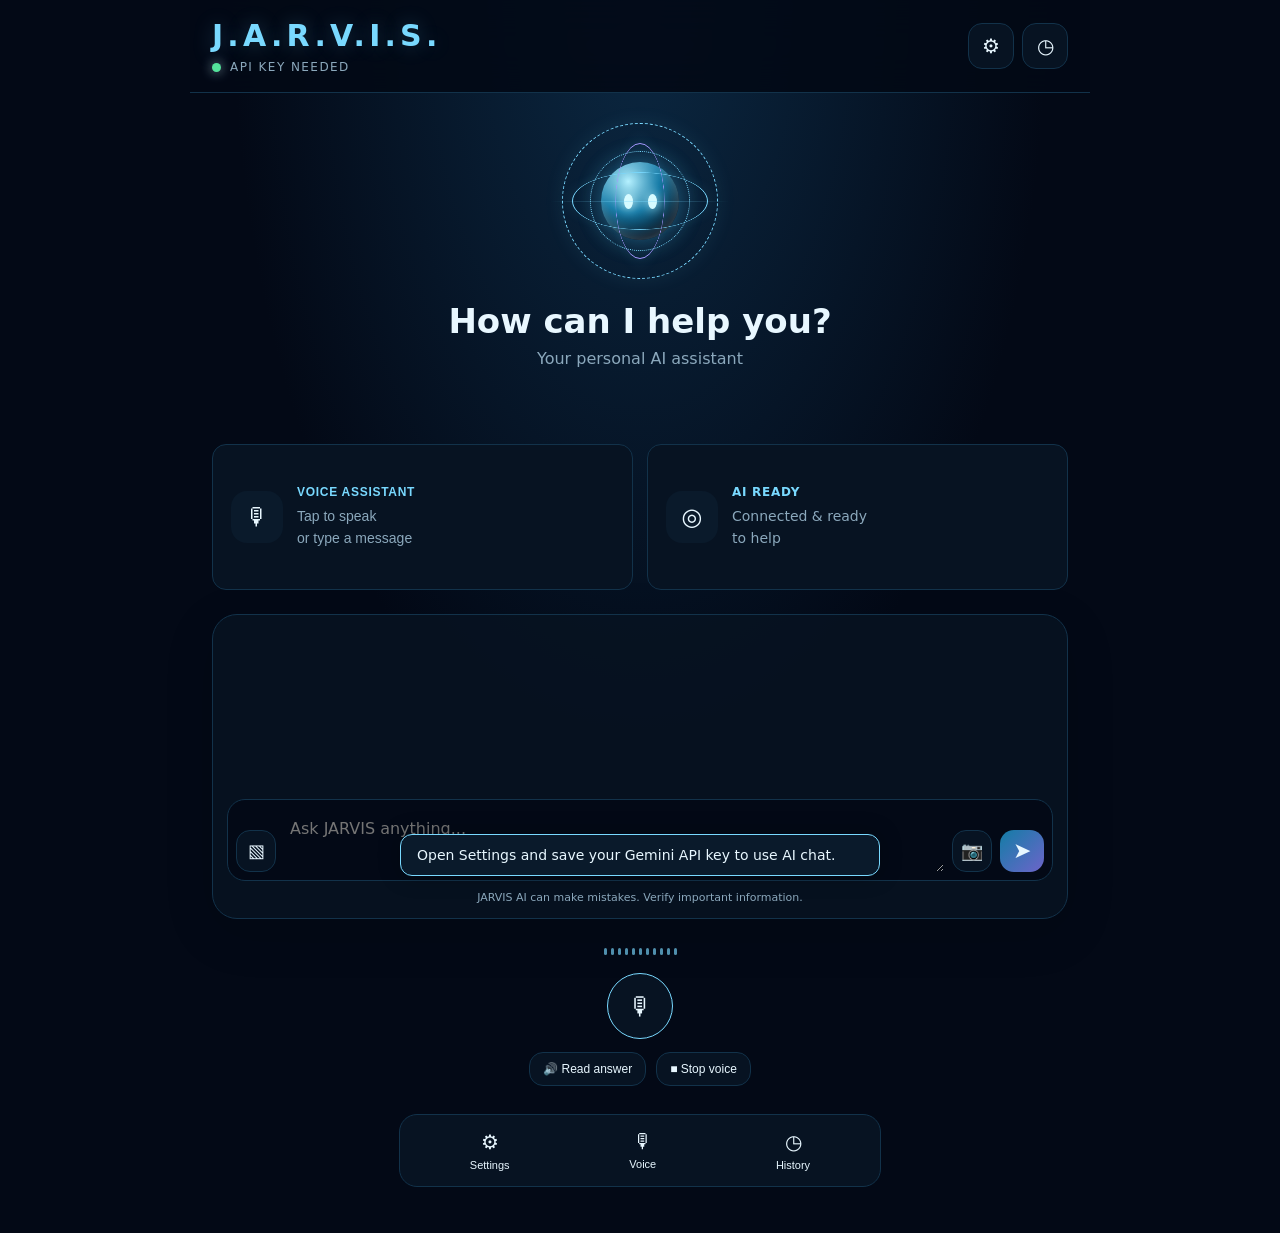
==== commit e113a989: "Update index.html" ====
--- a/frontend/index.html
+++ b/frontend/index.html
@@ -1,4 +1,3 @@
- 
 <!DOCTYPE html>
 <html lang="en">
 <head>
@@ -10,300 +9,89 @@
   <meta name="apple-mobile-web-app-capable" content="yes">
   <meta name="apple-mobile-web-app-status-bar-style" content="black-translucent">
   <meta name="apple-mobile-web-app-title" content="JARVIS">
-
   <title>J.A.R.V.I.S — Personal AI</title>
-
   <link rel="stylesheet" href="./style.css">
   <link rel="manifest" href="./manifest.json">
   <link rel="icon" href="./icons/icon-192.png" type="image/png">
   <link rel="apple-touch-icon" href="./icons/icon-192.png">
 </head>
-
 <body>
-  <div id="app" class="jarvis-app">
-
-    <!-- TOP HEADER -->
-    <header class="topbar">
-      <div class="brand">
-        <div class="brand-name">J.A.R.V.I.S.</div>
-        <div class="system-status">
-          <span class="status-dot" id="status-dot"></span>
-          <span id="system-status">SYSTEM ONLINE</span>
+<div id="app" class="jarvis-app">
+  <header class="topbar">
+    <div class="brand">
+      <div class="brand-name">J.A.R.V.I.S.</div>
+      <div class="system-status"><span class="status-dot" id="status-dot"></span><span id="system-status">SYSTEM ONLINE</span></div>
+    </div>
+    <div class="header-actions">
+      <button type="button" id="install-btn" class="icon-button install-btn" hidden aria-label="Install JARVIS">↓ <span>Install</span></button>
+      <button type="button" id="settings-btn" class="icon-button" aria-label="Open settings">⚙</button>
+      <button type="button" id="history-btn" class="icon-button" aria-label="Open chat history">◷</button>
+    </div>
+  </header>
+  <main class="main-content">
+    <section class="hero-section" aria-label="JARVIS AI core">
+      <div class="hero-orb" id="jarvis-core-container">
+        <div class="orb-ring orb-ring-1"></div><div class="orb-ring orb-ring-2"></div><div class="orb-ring orb-ring-3"></div><div class="orb-ring orb-ring-4"></div>
+        <div class="orb-core"><div class="robot-face" aria-hidden="true"><span class="robot-eye left-eye"></span><span class="robot-eye right-eye"></span></div></div>
+        <div class="orb-crosshair"></div>
+      </div>
+      <h1 id="hero-title">How can I help you?</h1>
+      <p class="hero-subtitle">Your personal AI assistant</p>
+      <p id="thinking-status" class="thinking-status" role="status" aria-live="polite">Ready to assist you.</p>
+    </section>
+    <section class="feature-grid" aria-label="Assistant features">
+      <button type="button" class="feature-card" id="voice-card"><span class="feature-icon">🎙</span><span class="feature-copy"><strong>VOICE ASSISTANT</strong><span>Tap to speak<br>or type a message</span></span></button>
+      <div class="feature-card feature-info"><span class="feature-icon">◎</span><span class="feature-copy"><strong>AI READY</strong><span>Connected &amp; ready<br>to help</span></span></div>
+    </section>
+    <section class="chat-section" aria-label="Conversation">
+      <div id="conversation-stage" class="conversation-stage">
+        <div id="chat" class="chat" role="log" aria-live="polite" aria-relevant="additions">
+          <article class="message assistant-message"><div class="message-heading"><span class="message-avatar">●</span><strong>JARVIS</strong><time class="message-time">Welcome</time></div><div class="message-content">Hello! I'm JARVIS, your personal AI assistant. How can I help you today?</div></article>
         </div>
       </div>
-
-      <div class="header-actions">
-        <button type="button" id="install-btn"
-          class="icon-button install-btn" hidden
-          aria-label="Install JARVIS">
-          <span aria-hidden="true">↓</span>
-          <span>Install</span>
-        </button>
-
-        <button type="button" id="settings-btn"
-          class="icon-button" aria-label="Open settings"
-          aria-controls="settings-panel">
-          ⚙
-        </button>
-
-        <button type="button" id="history-btn"
-          class="icon-button" aria-label="Open chat history"
-          aria-controls="history-panel">
-          ◷
-        </button>
-      </div>
-    </header>
-
-    <!-- MAIN CONTENT -->
-    <main class="main-content">
-
-      <!-- JARVIS CORE -->
-      <section class="hero-section" aria-label="JARVIS AI core">
-
-        <div class="hero-orb" id="jarvis-core-container">
-          <div class="orb-ring orb-ring-1"></div>
-          <div class="orb-ring orb-ring-2"></div>
-          <div class="orb-ring orb-ring-3"></div>
-          <div class="orb-ring orb-ring-4"></div>
-
-          <div class="orb-core">
-            <div class="robot-face" aria-hidden="true">
-              <span class="robot-eye left-eye"></span>
-              <span class="robot-eye right-eye"></span>
-            </div>
-          </div>
-
-          <div class="orb-crosshair"></div>
-        </div>
-
-        <h1 id="hero-title">How can I help you?</h1>
-        <p class="hero-subtitle">Your personal AI assistant</p>
-
-        <p id="thinking-status" class="thinking-status"
-          role="status" aria-live="polite">
-          Ready to assist you.
-        </p>
-      </section>
-
-      <!-- FEATURE CARDS -->
-      <section class="feature-grid" aria-label="Assistant features">
-        <button type="button" class="feature-card" id="voice-card">
-          <span class="feature-icon" aria-hidden="true">🎙</span>
-          <span class="feature-copy">
-            <strong>VOICE ASSISTANT</strong>
-            <span>Tap to speak<br>or type a message</span>
-          </span>
-        </button>
-
-        <div class="feature-card feature-info">
-          <span class="feature-icon" aria-hidden="true">◎</span>
-          <span class="feature-copy">
-            <strong>AI READY</strong>
-            <span>Connected &amp; ready<br>to help</span>
-          </span>
-        </div>
-      </section>
-
-      <!-- CHAT -->
-      <section class="chat-section" aria-label="Conversation">
-        <div id="conversation-stage" class="conversation-stage">
-          <div id="chat" class="chat" role="log"
-            aria-live="polite" aria-relevant="additions">
-
-            <article class="message assistant-message">
-              <div class="message-heading">
-                <span class="message-avatar" aria-hidden="true">●</span>
-                <strong>JARVIS</strong>
-                <time class="message-time">Welcome</time>
-              </div>
-
-              <div class="message-content">
-                Hello! I'm JARVIS, your personal AI assistant.
-                How can I help you today?
-              </div>
-            </article>
-
-          </div>
-        </div>
-
-        <!-- IMAGE PREVIEW -->
-        <div id="image-preview-container" class="image-preview-container" hidden>
-          <img id="image-preview" alt="Selected image preview">
-          <button type="button" id="remove-image-btn"
-            class="remove-image-btn" aria-label="Remove selected image">
-            ×
-          </button>
-        </div>
-
-        <!-- MESSAGE COMPOSER -->
-        <form id="chat-form" class="chat-composer">
-          <button type="button" id="attach-btn"
-            class="composer-icon" aria-label="Attach image">
-            ▧
-          </button>
-
-          <label class="visually-hidden" for="message-input">
-            Ask JARVIS anything
-          </label>
-
-          <textarea id="message-input" name="message"
-            placeholder="Ask JARVIS anything..."
-            rows="1" maxlength="10000"
-            autocomplete="off"></textarea>
-
-          <input type="file" id="img-input"
-            accept="image/*" hidden>
-
-          <button type="button" id="cam-btn"
-            class="composer-icon" aria-label="Take or select a photo">
-            📷
-          </button>
-
-          <button type="submit" id="send-btn"
-            class="send-button" aria-label="Send message">
-            ➤
-          </button>
-        </form>
-
-        <div class="composer-hint">
-          JARVIS AI can make mistakes. Verify important information.
-        </div>
-      </section>
-
-      <!-- VOICE CONTROL -->
-      <section class="voice-section" aria-label="Voice controls">
-        <div class="voice-visualizer" id="voice-visualizer"
-          aria-hidden="true">
-          <span></span><span></span><span></span><span></span>
-          <span></span><span></span><span></span><span></span>
-          <span></span><span></span><span></span>
-        </div>
-
-        <button type="button" id="mic-btn"
-          class="mic-button" aria-label="Start voice input"
-          aria-pressed="false">
-          <span class="mic-symbol" aria-hidden="true">🎙</span>
-        </button>
-
-        <div class="voice-actions">
-          <button type="button" id="read-answer-btn">
-            🔊 Read answer
-          </button>
-
-          <button type="button" id="stop-voice-btn">
-            ■ Stop voice
-          </button>
-        </div>
-      </section>
-
-      <!-- BOTTOM NAVIGATION -->
-      <nav class="bottom-nav" aria-label="Main navigation">
-        <button type="button" id="nav-settings" class="nav-item">
-          <span aria-hidden="true">⚙</span>
-          <span>Settings</span>
-        </button>
-
-        <button type="button" id="nav-voice" class="nav-item">
-          <span aria-hidden="true">🎙</span>
-          <span>Voice</span>
-        </button>
-
-        <button type="button" id="nav-history" class="nav-item">
-          <span aria-hidden="true">◷</span>
-          <span>History</span>
-        </button>
-      </nav>
-    </main>
-
-    <!-- SETTINGS PANEL -->
-    <aside id="settings-panel" class="side-panel"
-      aria-label="JARVIS settings" hidden>
-      <div class="panel-header">
-        <h2>Settings</h2>
-        <button type="button" id="close-settings-btn"
-          class="icon-button" aria-label="Close settings">×</button>
-      </div>
-
-      <div class="panel-content">
-        <label for="api-key-input">Gemini API Key</label>
-        <input type="password" id="api-key-input"
-          placeholder="Enter your API key"
-          autocomplete="off">
-
-        <button type="button" id="save-api-key-btn">
-          Save API Key
-        </button>
-
-        <label for="theme-select">Appearance</label>
-        <select id="theme-select">
-          <option value="dark">Dark Neon</option>
-          <option value="light">Light</option>
-        </select>
-
-        <label for="language-select">Voice language</label>
-        <select id="language-select">
-          <option value="te-IN">Telugu</option>
-          <option value="en-IN">English (India)</option>
-          <option value="en-US">English (US)</option>
-          <option value="hi-IN">Hindi</option>
-        </select>
-
-        <label class="setting-toggle">
-          <input type="checkbox" id="voice-replies-toggle" checked>
-          <span>Speak AI replies</span>
-        </label>
-
-        <button type="button" id="clear-memory-btn"
-          class="danger-button">
-          Clear Memory
-        </button>
-
-        <p class="settings-note">
-          Keep your API key private. Do not share it with others.
-        </p>
-      </div>
-    </aside>
-
-    <!-- HISTORY PANEL -->
-    <aside id="history-panel" class="side-panel"
-      aria-label="Chat history" hidden>
-      <div class="panel-header">
-        <h2>Chat History</h2>
-        <button type="button" id="close-history-btn"
-          class="icon-button" aria-label="Close history">×</button>
-      </div>
-
-      <div class="panel-content">
-        <button type="button" id="new-chat-btn">＋ New Chat</button>
-        <div id="history-list" class="history-list">
-          <p class="empty-history">Your conversations will appear here.</p>
-        </div>
-      </div>
-    </aside>
-
-    <!-- NOTIFICATIONS -->
-    <div id="toast-container" class="toast-container"
-      role="status" aria-live="polite"></div>
-
-  </div>
-
-  <!-- Application logic -->
-  <script src="./script.js" defer></script>
-
-  <!-- PWA service worker -->
-  <script>
-    if ("serviceWorker" in navigator && location.protocol === "https:") {
-      window.addEventListener("load", function () {
-        navigator.serviceWorker.register("./sw.js")
-          .then(function (registration) {
-            console.log("JARVIS service worker registered:",
-              registration.scope);
-          })
-          .catch(function (error) {
-            console.error("Service worker registration failed:", error);
-          });
-      });
-    }
-  </script>
+      <div id="image-preview-container" class="image-preview-container" hidden><img id="image-preview" alt="Selected image preview"><button type="button" id="remove-image-btn" class="remove-image-btn" aria-label="Remove selected image">×</button></div>
+      <form id="chat-form" class="chat-composer">
+        <button type="button" id="attach-btn" class="composer-icon" aria-label="Attach image">▧</button>
+        <label class="visually-hidden" for="message-input">Ask JARVIS anything</label>
+        <textarea id="message-input" name="message" placeholder="Ask JARVIS anything..." rows="1" maxlength="10000" autocomplete="off"></textarea>
+        <input type="file" id="img-input" accept="image/*" hidden>
+        <button type="button" id="cam-btn" class="composer-icon" aria-label="Take or select a photo">📷</button>
+        <button type="submit" id="send-btn" class="send-button" aria-label="Send message">➤</button>
+      </form>
+      <div class="composer-hint">JARVIS AI can make mistakes. Verify important information.</div>
+    </section>
+    <section class="voice-section" aria-label="Voice controls">
+      <div class="voice-visualizer" id="voice-visualizer" aria-hidden="true"><span></span><span></span><span></span><span></span><span></span><span></span><span></span><span></span><span></span><span></span><span></span></div>
+      <button type="button" id="mic-btn" class="mic-button" aria-label="Start voice input" aria-pressed="false"><span class="mic-symbol">🎙</span></button>
+      <div class="voice-actions"><button type="button" id="read-answer-btn">🔊 Read answer</button><button type="button" id="stop-voice-btn">■ Stop voice</button></div>
+    </section>
+    <nav class="bottom-nav" aria-label="Main navigation"><button type="button" id="nav-settings" class="nav-item"><span>⚙</span><span>Settings</span></button><button type="button" id="nav-voice" class="nav-item"><span>🎙</span><span>Voice</span></button><button type="button" id="nav-history" class="nav-item"><span>◷</span><span>History</span></button></nav>
+  </main>
+  <aside id="settings-panel" class="side-panel" aria-label="JARVIS settings" hidden>
+    <div class="panel-header"><h2>Settings</h2><button type="button" id="close-settings-btn" class="icon-button" aria-label="Close settings">×</button></div>
+    <div class="panel-content">
+      <label for="api-key-input">Gemini API Key</label><input type="password" id="api-key-input" placeholder="Enter your API key" autocomplete="off">
+      <button type="button" id="save-api-key-btn">Save API Key</button>
+      <p class="settings-note">The key is saved in this browser on this device. Keep it private.</p>
+      <label for="theme-select">Appearance</label><select id="theme-select"><option value="dark">Dark Neon</option><option value="light">Light</option></select>
+      <label for="language-select">Voice language</label><select id="language-select"><option value="te-IN">Telugu</option><option value="en-IN">English (India)</option><option value="en-US">English (US)</option><option value="hi-IN">Hindi</option></select>
+      <label class="setting-toggle"><input type="checkbox" id="voice-replies-toggle" checked><span>Speak AI replies</span></label>
+      <button type="button" id="clear-memory-btn" class="danger-button">Clear Memory</button>
+    </div>
+  </aside>
+  <aside id="history-panel" class="side-panel" aria-label="Chat history" hidden>
+    <div class="panel-header"><h2>Chat History</h2><button type="button" id="close-history-btn" class="icon-button" aria-label="Close history">×</button></div>
+    <div class="panel-content"><button type="button" id="new-chat-btn">＋ New Chat</button><div id="history-list" class="history-list"><p class="empty-history">Your conversations will appear here.</p></div></div>
+  </aside>
+  <div id="toast-container" class="toast-container" role="status" aria-live="polite"></div>
+</div>
+<script src="./script.js" defer></script>
+<script>
+if ("serviceWorker" in navigator && location.protocol === "https:") {
+  window.addEventListener("load", () => navigator.serviceWorker.register("./sw.js")
+    .then(reg => console.log("JARVIS service worker registered:", reg.scope))
+    .catch(err => console.error("Service worker registration failed:", err)));
+}
+</script>
 </body>
 </html>
--- a/frontend/style.css
+++ b/frontend/style.css
@@ -1,782 +1,5 @@
-
-:root {
-  color-scheme: dark;
-  --bg: #020817;
-  --panel: rgba(3, 22, 45, .92);
-  --cyan: #00eaff;
-  --blue: #168cff;
-  --text: #e7f8ff;
-  --muted: #78a9cf;
-  --border: rgba(0, 190, 255, .48);
-}
-
-* {
-  box-sizing: border-box;
-}
-
-html {
-  min-height: 100%;
-  background: var(--bg);
-  scroll-behavior: smooth;
-}
-
-body {
-  margin: 0;
-  min-height: 100vh;
-  min-height: 100dvh;
-  background:
-    radial-gradient(ellipse at 50% 25%, #07305a 0%, transparent 45%),
-    linear-gradient(180deg, #020817, #031329 55%, #010611);
-  color: var(--text);
-  font-family: "Segoe UI", Arial, sans-serif;
-}
-
-button, input {
-  font: inherit;
-}
-
-button {
-  color: var(--cyan);
-  cursor: pointer;
-  -webkit-tap-highlight-color: transparent;
-}
-
-button:focus-visible, input:focus-visible {
-  outline: 2px solid white;
-  outline-offset: 3px;
-}
-
-.app {
-  position: relative;
-  isolation: isolate;
-  width: min(100%, 620px);
-  min-height: 100vh;
-  min-height: 100dvh;
-  margin: auto;
-  padding: max(18px, env(safe-area-inset-top)) 18px
-           max(14px, env(safe-area-inset-bottom));
-  overflow: hidden;
-}
-
-.app::before {
-  content: "";
-  position: fixed;
-  z-index: -1;
-  inset: 0;
-  pointer-events: none;
-  opacity: .22;
-  background-image:
-    linear-gradient(rgba(0, 200, 255, .12) 1px, transparent 1px),
-    linear-gradient(90deg, rgba(0, 200, 255, .12) 1px, transparent 1px);
-  background-size: 32px 32px;
-  mask-image: linear-gradient(to bottom, black, transparent 90%);
-}
-
-/* HEADER */
-
-.topbar {
-  display: grid;
-  grid-template-columns: 48px 1fr 48px;
-  align-items: center;
-  gap: 8px;
-  text-align: center;
-}
-
-.round-button {
-  display: grid;
-  place-items: center;
-  width: 44px;
-  height: 44px;
-  padding: 0;
-  border: 1px solid var(--border);
-  border-radius: 50%;
-  background: rgba(0, 130, 255, .1);
-  color: var(--cyan);
-  font-size: 23px;
-  box-shadow: 0 0 14px rgba(0, 180, 255, .12);
-}
-
-.brand h1 {
-  margin: 0;
-  color: #e7faff;
-  font-size: clamp(22px, 5.5vw, 32px);
-  font-weight: 400;
-  letter-spacing: .22em;
-  text-shadow: 0 0 16px #168cff;
-}
-
-.system-status {
-  display: flex;
-  align-items: center;
-  justify-content: center;
-  gap: 8px;
-  margin-top: 5px;
-  color: var(--cyan);
-  font-size: 12px;
-  letter-spacing: .13em;
-}
-
-.status-dot {
-  width: 8px;
-  height: 8px;
-  border-radius: 50%;
-  background: #00ff91;
-  box-shadow: 0 0 12px #00ff91;
-}
-
-/* HERO AND HUD */
-
-.hero {
-  padding: 24px 0 18px;
-  text-align: center;
-}
-
-.hero-label, .eyebrow {
-  color: var(--muted);
-  font-size: 10px;
-  letter-spacing: .18em;
-}
-
-.hud {
-  position: relative;
-  display: grid;
-  place-items: center;
-  width: min(76vw, 350px);
-  aspect-ratio: 1;
-  margin: 12px auto;
-  border-radius: 50%;
-  background: radial-gradient(circle, rgba(0, 130, 255, .15), transparent 66%);
-}
-
-.hud-ring {
-  position: absolute;
-  border-radius: 50%;
-  border: 1px solid rgba(0, 220, 255, .68);
-}
-
-.ring-one {
-  inset: 3%;
-  border-width: 2px;
-  border-style: dashed;
-  animation: rotate 24s linear infinite;
-}
-
-.ring-two {
-  inset: 10%;
-  border-width: 3px;
-  border-color: var(--cyan) transparent var(--blue) transparent;
-  box-shadow: 0 0 14px rgba(0, 234, 255, .3);
-  animation: rotate 10s linear infinite reverse;
-}
-
-.ring-three {
-  inset: 17%;
-  border-style: dashed;
-  border-color: rgba(0, 160, 255, .8);
-  animation: rotate 18s linear infinite;
-}
-
-.ring-four {
-  inset: 23%;
-  border-width: 2px;
-  box-shadow: inset 0 0 25px rgba(0, 160, 255, .18),
-              0 0 20px rgba(0, 160, 255, .2);
-}
-
-.hud-ticks {
-  position: absolute;
-  inset: 0;
-  border-radius: 50%;
-  background: repeating-conic-gradient(
-    from 0deg,
-    rgba(0, 234, 255, .85) 0deg 0.6deg,
-    transparent 0.6deg 5deg
-  );
-  mask-image: radial-gradient(
-    circle, transparent 67%, black 68%, black 70%, transparent 71%
-  );
-  animation: rotate 45s linear infinite;
-}
-
-.ai-face {
-  position: relative;
-  width: 40%;
-  height: 53%;
-  overflow: hidden;
-  border: 2px solid #5feaff;
-  border-radius: 47% 47% 43% 43% / 35% 35% 60% 60%;
-  background:
-    radial-gradient(ellipse at 35% 25%, rgba(105, 224, 255, .65), transparent 20%),
-    linear-gradient(120deg, #06192d, #123c65 45%, #020814 75%);
-  box-shadow: 0 0 18px #008dff,
-              0 0 44px rgba(0, 160, 255, .55),
-              inset 0 0 24px #168cff;
-}
-
-.face-shine {
-  position: absolute;
-  inset: 0;
-  opacity: .25;
-  background: repeating-linear-gradient(
-    0deg, transparent 0 4px, #62eaff 5px, transparent 6px
-  );
-}
-
-.eye {
-  position: absolute;
-  top: 48%;
-  width: 26%;
-  height: 8%;
-  border-radius: 50%;
-  background: #c7ffff;
-  box-shadow: 0 0 8px #fff, 0 0 22px #00eaff;
-  animation: eye-pulse 2.5s ease-in-out infinite;
-}
-
-.eye-left {
-  left: 14%;
-  transform: rotate(12deg);
-}
-
-.eye-right {
-  right: 14%;
-  transform: rotate(-12deg);
-}
-
-.face-mouth {
-  position: absolute;
-  bottom: 22%;
-  left: 40%;
-  width: 20%;
-  height: 2px;
-  background: #51dfff;
-  box-shadow: 0 0 10px #00eaff;
-}
-
-.hud-point {
-  position: absolute;
-  z-index: 2;
-  width: 7px;
-  height: 7px;
-  border-radius: 50%;
-  background: var(--cyan);
-  box-shadow: 0 0 12px var(--cyan);
-}
-
-.point-one { top: 12%; left: 50%; }
-.point-two { right: 12%; top: 50%; }
-.point-three { bottom: 12%; left: 50%; }
-.point-four { left: 12%; top: 50%; }
-
-.scan-line {
-  position: absolute;
-  z-index: 3;
-  left: 8%;
-  right: 8%;
-  top: 50%;
-  height: 1px;
-  background: var(--cyan);
-  box-shadow: 0 0 12px 2px rgba(0, 234, 255, .7);
-  opacity: .7;
-}
-
-.hero-caption {
-  display: flex;
-  align-items: center;
-  justify-content: center;
-  gap: 12px;
-  color: var(--cyan);
-  font-size: 10px;
-  letter-spacing: .16em;
-}
-
-.caption-line {
-  width: 28px;
-  height: 1px;
-  background: var(--cyan);
-}
-
-/* STATUS CARDS */
-
-.status-cards {
-  display: grid;
-  grid-template-columns: 1fr 1fr;
-  gap: 10px;
-  margin: 8px 0 16px;
-}
-
-.tech-card {
-  display: flex;
-  align-items: center;
-  gap: 10px;
-  min-width: 0;
-  padding: 14px 10px;
-  border: 1px solid var(--border);
-  border-radius: 12px 3px 12px 3px;
-  background: linear-gradient(130deg, rgba(0, 100, 180, .19), rgba(0, 20, 45, .75));
-  box-shadow: inset 0 0 16px rgba(0, 150, 255, .07);
-  text-align: left;
-}
-
-.card-icon {
-  display: grid;
-  place-items: center;
-  flex-shrink: 0;
-  width: 39px;
-  height: 39px;
-  border: 1px solid var(--cyan);
-  border-radius: 50%;
-  color: var(--cyan);
-  font-size: 23px;
-  box-shadow: 0 0 10px rgba(0, 234, 255, .17);
-}
-
-.card-copy {
-  display: flex;
-  flex-direction: column;
-  gap: 4px;
-  min-width: 0;
-}
-
-.card-copy strong {
-  color: var(--cyan);
-  font-size: 10px;
-  letter-spacing: .07em;
-}
-
-.card-copy small {
-  color: #a8d8f4;
-  font-size: 10px;
-  line-height: 1.3;
-  overflow-wrap: anywhere;
-}
-
-/* CONVERSATION */
-
-.conversation {
-  overflow: hidden;
-  border: 1px solid rgba(0, 145, 255, .7);
-  border-radius: 15px;
-  background: linear-gradient(140deg, rgba(0, 35, 72, .8), rgba(2, 15, 33, .96));
-  box-shadow: inset 0 0 20px rgba(0, 115, 255, .08);
-}
-
-.conversation-heading {
-  display: flex;
-  align-items: center;
-  justify-content: space-between;
-  padding: 12px 14px 5px;
-}
-
-.assistant-name {
-  display: flex;
-  align-items: center;
-  gap: 9px;
-  color: var(--cyan);
-  font-size: 13px;
-  letter-spacing: .1em;
-}
-
-.chat-icon {
-  display: grid;
-  place-items: center;
-  width: 25px;
-  height: 25px;
-  border-radius: 50%;
-  background: #087bc8;
-  color: white;
-  box-shadow: 0 0 10px #168cff;
-}
-
-.text-button {
-  padding: 6px 9px;
-  border: 1px solid transparent;
-  background: transparent;
-  color: var(--muted);
-  font-size: 10px;
-  letter-spacing: .1em;
-}
-
-.messages {
-  display: flex;
-  flex-direction: column;
-  gap: 10px;
-  max-height: 220px;
-  min-height: 82px;
-  overflow-y: auto;
-  padding: 8px 14px 15px;
-  scrollbar-width: thin;
-  scrollbar-color: #087bc8 transparent;
-}
-
-.message {
-  max-width: 94%;
-  padding: 10px 12px;
-  border: 1px solid rgba(0, 170, 255, .16);
-  border-radius: 10px;
-  background: rgba(0, 120, 220, .08);
-  color: #cceaff;
-  font-size: 13px;
-  line-height: 1.55;
-  white-space: pre-wrap;
-  overflow-wrap: anywhere;
-}
-
-.message.assistant {
-  align-self: flex-start;
-}
-
-.message.user {
-  align-self: flex-end;
-  border-color: rgba(0, 234, 255, .3);
-  background: rgba(0, 160, 255, .16);
-}
-
-.message-label {
-  display: block;
-  margin-bottom: 4px;
-  color: var(--cyan);
-  font-size: 9px;
-  font-weight: bold;
-  letter-spacing: .13em;
-}
-
-/* VOICE BUTTON AND WAVE */
-
-.voice-section {
-  position: relative;
-  display: flex;
-  flex-direction: column;
-  align-items: center;
-  padding: 18px 0 12px;
-}
-
-.mic-button {
-  position: relative;
-  z-index: 1;
-  display: grid;
-  place-items: center;
-  width: 82px;
-  height: 82px;
-  border: 3px solid var(--cyan);
-  border-radius: 50%;
-  background: radial-gradient(circle, #07579b, #02152e 70%);
-  color: white;
-  box-shadow: 0 0 12px var(--cyan),
-              inset 0 0 16px rgba(0, 180, 255, .45);
-}
-
-.mic-button::before,
-.mic-button::after {
-  content: "";
-  position: absolute;
-  inset: -9px;
-  border: 1px solid rgba(0, 234, 255, .6);
-  border-radius: 50%;
-  animation: mic-ring 2.5s ease-out infinite;
-}
-
-.mic-button::after {
-  animation-delay: 1.25s;
-}
-
-.mic-symbol {
-  font-size: 32px;
-  filter: drop-shadow(0 0 7px #00eaff);
-}
-
-#mic-label {
-  margin-top: 12px;
-  color: var(--cyan);
-  font-size: 10px;
-  letter-spacing: .15em;
-}
-
-.mic-button.listening,
-.mic-button.is-listening {
-  border-color: #ff5e86;
-  box-shadow: 0 0 24px rgba(255, 60, 120, .65);
-}
-
-.voice-wave {
-  position: absolute;
-  top: 50%;
-  display: flex;
-  align-items: center;
-  justify-content: space-evenly;
-  width: 90%;
-  height: 45px;
-  opacity: .7;
-  pointer-events: none;
-}
-
-.voice-wave span {
-  width: 2px;
-  height: 10px;
-  border-radius: 5px;
-  background: var(--cyan);
-  box-shadow: 0 0 6px var(--blue);
-  animation: wave 1s ease-in-out infinite alternate;
-}
-
-.voice-wave span:nth-child(3n) { animation-delay: -.5s; }
-.voice-wave span:nth-child(2n) { animation-delay: -.2s; }
-.voice-wave span:nth-child(4n) { animation-delay: -.8s; }
-
-/* COMPOSER */
-
-.composer {
-  display: flex;
-  align-items: center;
-  gap: 9px;
-  min-width: 0;
-  padding: 8px;
-  border: 1px solid var(--cyan);
-  border-radius: 40px;
-  background: rgba(0, 32, 67, .85);
-  box-shadow: 0 0 13px rgba(0, 140, 255, .12);
-}
-
-.input-icon {
-  display: grid;
-  place-items: center;
-  flex-shrink: 0;
-  width: 36px;
-  height: 36px;
-  border-radius: 50%;
-  background: rgba(0, 150, 255, .12);
-  color: var(--cyan);
-  font-size: 20px;
-}
-
-#prompt {
-  flex: 1;
-  width: 0;
-  min-width: 0;
-  padding: 10px 0;
-  border: 0;
-  outline: none;
-  background: transparent;
-  color: white;
-  font-size: 13px;
-}
-
-#prompt::placeholder {
-  color: #7198bc;
-}
-
-.send-button {
-  display: grid;
-  place-items: center;
-  flex-shrink: 0;
-  width: 42px;
-  height: 42px;
-  border: 1px solid #3cbfff;
-  border-radius: 50%;
-  background: linear-gradient(135deg, #168cff, #0054a5);
-  color: white;
-  font-size: 22px;
-  box-shadow: 0 0 12px rgba(0, 145, 255, .5);
-}
-
-.privacy-note {
-  margin: 10px 0;
-  color: #547fa3;
-  text-align: center;
-  font-size: 9px;
-  letter-spacing: .1em;
-}
-
-/* BOTTOM NAVIGATION */
-
-.bottom-nav {
-  display: grid;
-  grid-template-columns: repeat(3, 1fr);
-  margin-top: 8px;
-  padding: 6px 0;
-  border-top: 1px solid rgba(0, 160, 255, .18);
-}
-
-.bottom-nav button {
-  display: flex;
-  flex-direction: column;
-  align-items: center;
-  gap: 5px;
-  padding: 8px 3px;
-  border: 0;
-  border-right: 1px solid rgba(0, 160, 255, .18);
-  background: transparent;
-}
-
-.bottom-nav button:last-child {
-  border-right: 0;
-}
-
-.bottom-nav button span {
-  font-size: 24px;
-  text-shadow: 0 0 12px var(--blue);
-}
-
-.bottom-nav button small {
-  color: var(--cyan);
-  font-size: 11px;
-}
-
-/* SETTINGS DIALOG */
-
-#settings-dialog {
-  width: min(92vw, 460px);
-  max-width: 460px;
-  max-height: 85vh;
-  overflow-y: auto;
-  padding: 0;
-  border: 1px solid var(--border);
-  border-radius: 18px;
-  background: #041329;
-  color: var(--text);
-  box-shadow: 0 0 50px rgba(0, 140, 255, .18);
-}
-
-#settings-dialog::backdrop {
-  background: rgba(0, 3, 12, .82);
-  backdrop-filter: blur(5px);
-}
-
-.settings-content {
-  padding: 20px;
-}
-
-.settings-header {
-  display: flex;
-  align-items: center;
-  justify-content: space-between;
-  gap: 10px;
-  margin-bottom: 18px;
-}
-
-.settings-header h2 {
-  margin: 5px 0 0;
-  color: var(--cyan);
-}
-
-#settings-form label {
-  display: block;
-  margin: 15px 0 7px;
-  color: #a9dfff;
-  font-size: 12px;
-}
-
-#settings-form input {
-  display: block;
-  width: 100%;
-  min-height: 43px;
-  padding: 11px;
-  border: 1px solid var(--border);
-  border-radius: 9px;
-  background: #010917;
-  color: white;
-}
-
-.help-text {
-  color: #87a7c3;
-  font-size: 11px;
-  line-height: 1.5;
-}
-
-.settings-actions {
-  display: flex;
-  flex-wrap: wrap;
-  gap: 10px;
-  margin-top: 20px;
-}
-
-.primary-button, .danger-button {
-  flex: 1;
-  min-height: 42px;
-  border: 1px solid var(--border);
-  border-radius: 9px;
-  background: rgba(0, 180, 255, .14);
-}
-
-.danger-button {
-  border-color: rgba(255, 85, 115, .45);
-  color: #ff9cae;
-}
-
-/* FOOTER */
-
-footer {
-  padding: 12px 0 2px;
-  color: #4d7ea4;
-  text-align: center;
-  font-size: 9px;
-  letter-spacing: .12em;
-}
-
-footer span {
-  color: var(--cyan);
-}
-
-/* ANIMATIONS */
-
-@keyframes rotate {
-  to { transform: rotate(360deg); }
-}
-
-@keyframes eye-pulse {
-  0%, 100% { opacity: .85; }
-  50% { opacity: 1; box-shadow: 0 0 16px white, 0 0 28px #00eaff; }
-}
-
-@keyframes mic-ring {
-  0% { transform: scale(.88); opacity: .8; }
-  100% { transform: scale(1.35); opacity: 0; }
-}
-
-@keyframes wave {
-  from { height: 5px; }
-  to { height: 35px; }
-}
-
-/* MOBILE */
-
-@media (max-width: 380px) {
-  .app {
-    padding-right: 12px;
-    padding-left: 12px;
-  }
-
-  .status-cards {
-    gap: 7px;
-  }
-
-  .tech-card {
-    gap: 7px;
-    padding: 10px 7px;
-  }
-
-  .card-icon {
-    width: 32px;
-    height: 32px;
-  }
-
-  .card-copy strong {
-    font-size: 9px;
-  }
-
-  .card-copy small {
-    font-size: 9px;
-  }
-
-  .hud {
-    width: 78vw;
-  }
-}
-
-@media (prefers-reduced-motion: reduce) {
-  *, *::before, *::after {
-    animation-duration: .01ms !important;
-    animation-iteration-count: 1 !important;
-    scroll-behavior: auto !important;
-  }
-}
+ {box-sizing:border-box} :root{font-family:Inter,ui-sans-serif,system-ui,-apple-system,BlinkMacSystemFont,"Segoe UI",sans-serif;color-scheme:dark;--bg:#030916;--panel:#071322;--panel2:#0a1a2b;--line:#12324a;--text:#e8f7ff;--muted:#8ba8bc;--cyan:#79d9ff;--violet:#a697ff;--green:#54e39b;--danger:#ff667d}html[data-theme="light"]{color-scheme:light;--bg:#edf5fb;--panel:#fff;--panel2:#e5f0f8;--line:#c6dce9;--text:#142738;--muted:#557184;--cyan:#087fa8;--violet:#6553cf}body{margin:0;background:radial-gradient(ellipse at 50% 0%,#0b2842 0,transparent 45%),var(--bg);color:var(--text);min-height:100vh}.jarvis-app{max-width:900px;margin:auto;min-height:100vh;padding-bottom:22px}.topbar{position:sticky;top:0;z-index:20;display:flex;align-items:center;justify-content:space-between;gap:12px;padding:18px 22px;background:color-mix(in srgb,var(--bg) 90%,transparent);backdrop-filter:blur(18px);border-bottom:1px solid var(--line)}.brand-name{font-size:clamp(20px,4vw,30px);font-weight:800;letter-spacing:.14em;color:var(--cyan);text-shadow:0 0 20px #79d9ff40}.system-status{display:flex;align-items:center;gap:9px;color:var(--muted);font-size:12px;letter-spacing:.12em;margin-top:7px}.status-dot{width:9px;height:9px;border-radius:50%;background:var(--green);box-shadow:0 0 12px currentColor}.header-actions{display:flex;gap:8px}.icon-button,.composer-icon,.send-button,.mic-button,.voice-actions button,.nav-item,.feature-card{cursor:pointer;color:var(--text);background:var(--panel);border:1px solid var(--line);border-radius:14px}.icon-button{min-width:46px;min-height:46px;font-size:20px}.install-btn{padding:0 12px;font-size:14px}.install-btn[hidden],[hidden]{display:none!important}button:disabled{opacity:.55;cursor:wait}.main-content{padding:12px 22px 24px}.hero-section{text-align:center;padding:18px 0 20px}.hero-orb{position:relative;width:156px;height:156px;margin:0 auto 22px;display:grid;place-items:center}.orb-ring{position:absolute;border:1px solid var(--cyan);border-radius:50%;inset:0;o
+pacity:.5;box-shadow:0 0 20px #79d9ff15}.orb-ring-1{transform:scale(1);animation:spin 16s linear infinite;border-style:dashed}.orb-ring-2{inset:10px;transform:rotateX(65deg);animation:spin 10s linear infinite reverse}.orb-ring-3{inset:20px;border-color:var(--violet);transform:rotateY(65deg)}.orb-ring-4{inset:28px;border-style:dotted}.orb-core{width:78px;height:78px;border-radius:50%;background:radial-gradient(circle at 35% 25%,#b5f1ff,#147aa7 40%,#071322 75%);box-shadow:0 0 25px #48caff66,inset 0 0 15px #c9f7ff55;display:grid;place-items:center}.robot-face{display:flex;gap:15px}.robot-eye{width:9px;height:15px;border-radius:50%;background:#d7fbff;box-shadow:0 0 12px #d7fbff}.orb-crosshair{position:absolute;width:180px;height:1px;background:linear-gradient(90deg,transparent,var(--cyan),transparent);opacity:.4}.hero-section h1{font-size:clamp(24px,5vw,34px);margin:0 0 8px}.hero-subtitle{margin:0;color:var(--muted)}.thinking-status{min-height:18px;color:var(--cyan);font-size:13px}.feature-grid{display:grid;grid-template-columns:1fr 1fr;gap:14px;margin:12px 0 24px}.feature-card{display:flex;align-items:center;gap:14px;padding:18px;text-align:left;min-height:108px}.feature-card:hover,.icon-button:hover,.composer-icon:hover{border-color:var(--cyan)}.feature-icon{display:grid;place-items:center;flex-shrink:0;width:52px;height:52px;background:var(--panel2);border-radius:16px;font-size:24px}.feature-copy{display:flex;flex-direction:column;gap:7px}.feature-copy strong{font-size:12px;color:var(--cyan);letter-spacing:.06em}.feature-copy span{color:var(--muted);font-size:14px;line-height:1.55}.chat-section{border:1px solid var(--line);background:color-mix(in srgb,var(--panel) 82%,transparent);border-radius:25px;padding:14px;box-shadow:0 14px 50px #0002}.conversation-stage{min-height:170px;max-height:48vh;overflow:auto}.chat{display:flex;flex-direction:column;gap:14px;padding:5px 0 12px}.message{max-width:92%;padding:13px 15px;border:1px solid var(--line);border-radius:17px;overf
+low-wrap:anywhere;line-height:1.65}.assistant-message{align-self:flex-start;background:var(--panel2);border-top-left-radius:5px}.user-message{align-self:flex-end;background:#0b2940;border-color:#174a68;border-top-right-radius:5px}.message-heading{display:flex;align-items:center;gap:8px;font-size:12px;color:var(--cyan);margin-bottom:7px}.message-time{margin-left:auto;color:var(--muted);font-size:10px}.message-content{white-space:pre-wrap}.message img{display:block;max-width:100%;max-height:260px;object-fit:contain;border-radius:12px;margin-top:10px}.image-preview-container{position:relative;margin:8px 0}.image-preview-container img{max-width:100%;max-height:180px;border-radius:12px}.remove-image-btn{position:absolute;top:5px;left:130px;border:0;border-radius:50%;width:30px;height:30px;background:#182535;color:white;font-size:22px}.chat-composer{display:flex;align-items:flex-end;gap:8px;padding:8px;border:1px solid var(--line);border-radius:18px;background:var(--bg)}.composer-icon{width:40px;height:42px;flex-shrink:0;font-size:18px}.chat-composer textarea{flex:1;min-width:0;resize:vertical;max-height:130px;min-height:42px;padding:11px 6px;background:transparent;color:var(--text);border:0;outline:0;font:inherit}.send-button{height:42px;width:44px;flex-shrink:0;background:linear-gradient(135deg,#137da6,#6d64ca);border:0;font-size:22px}.composer-hint{text-align:center;color:var(--muted);font-size:11px;margin:10px 0 0}.voice-section{display:flex;align-items:center;flex-direction:column;padding:22px 0 10px}.voice-visualizer{height:20px;display:flex;gap:4px;align-items:center;margin-bottom:12px}.voice-visualizer span{width:3px;height:7px;background:var(--cyan);border-radius:3px;opacity:.65}.voice-visualizer.active span{animation:wave .6s ease-in-out infinite alternate}.voice-visualizer span:nth-child(2n){animation-delay:.15s}.voice-visualizer span:nth-child(3n){animation-delay:.3s}.mic-button{width:66px;height:66px;border-radius:50%;font-size:25px;border-color:var(--cyan);b
+ox-shadow:0 0 28px #79d9ff18}.mic-button[aria-pressed="true"]{box-shadow:0 0 28px #79d9ff66;background:#10374a}.voice-actions{display:flex;gap:10px;margin-top:13px}.voice-actions button{padding:9px 13px;font-size:12px}.bottom-nav{display:flex;justify-content:space-around;margin:18px auto 0;padding:10px;background:var(--panel);border:1px solid var(--line);border-radius:18px;max-width:460px}.nav-item{display:flex;flex-direction:column;align-items:center;gap:5px;border:0;background:transparent;font-size:11px;padding:5px 14px}.nav-item span:first-child{font-size:20px}.side-panel{position:fixed;z-index:50;inset:0 0 0 auto;width:min(420px,100%);background:var(--panel);border-left:1px solid var(--line);box-shadow:-20px 0 60px #0005;overflow-y:auto}.panel-header{display:flex;justify-content:space-between;align-items:center;padding:18px;border-bottom:1px solid var(--line)}.panel-header h2{margin:0}.panel-content{display:flex;flex-direction:column;gap:10px;padding:20px}.panel-content>label{font-size:13px;color:var(--muted);margin-top:8px}.panel-content input[type=password],.panel-content select{width:100%;min-height:44px;padding:10px 12px;background:var(--bg);border:1px solid var(--line);border-radius:10px;color:var(--text);font:inherit}.panel-content button{min-height:42px;border:1px solid var(--line);border-radius:10px;background:var(--panel2);color:var(--text);padding:10px;cursor:pointer}.panel-content #save-api-key-btn{background:linear-gradient(135deg,#126f96,#6657c9);border:0;font-weight:700}.setting-toggle{display:flex;align-items:center;gap:10px;margin:10px 0}.danger-button{color:var(--danger)!important;border-color:#793044!important}.settings-note{font-size:12px;color:var(--muted);line-height:1.5}.history-list{display:flex;flex-direction:column;gap:8px}.history-item{text-align:left;overflow-wrap:anywhere}.toast-container{position:fixed;z-index:100;left:50%;bottom:24px;transform:translateX(-50%);width:min(92vw,480px);display:flex;flex-direction:column;gap:8px;pointer-
+events:none}.toast{padding:12px 16px;background:var(--panel2);border:1px solid var(--cyan);border-radius:12px;box-shadow:0 0 22px #0004;font-size:14px}.visually-hidden{position:absolute;width:1px;height:1px;padding:0;margin:-1px;overflow:hidden;clip:rect(0,0,0,0);white-space:nowrap;border:0}@keyframes spin{to{transform:rotate(360deg)}}@keyframes wave{to{height:18px;opacity:1}}@media(max-width:560px){.topbar{padding:13px 15px}.main-content{padding:10px 14px 20px}.brand-name{letter-spacing:.09em}.system-status{font-size:10px}.icon-button{min-width:42px;min-height:42px}.feature-grid{gap:9px}.feature-card{padding:12px;gap:9px;min-height:96px}.feature-icon{width:40px;height:40px;font-size:20px}.feature-copy strong{font-size:10px}.feature-copy span{font-size:12px}.chat-section{padding:10px;border-radius:20px}.conversation-stage{max-height:43vh}.message{max-width:96%;padding:11px 12px}.composer-icon{width:34px}.send-button{width:38px}.bottom-nav{position:sticky;bottom:8px}.side-panel{border-left:0}}
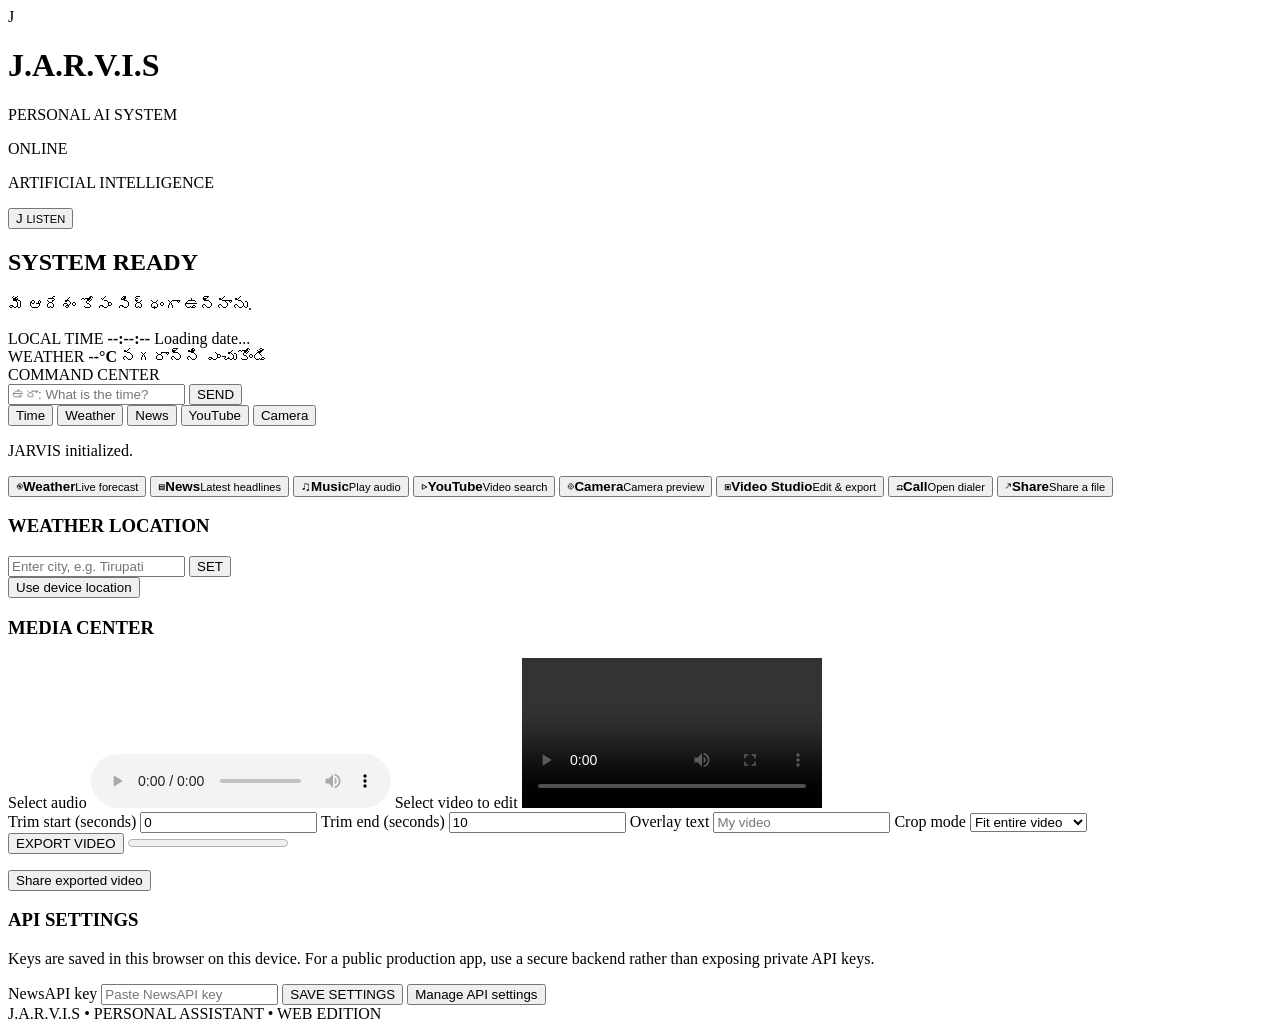
==== commit c72b2e39: "Update index.html" ====
--- a/frontend/index.html
+++ b/frontend/index.html
@@ -1,97 +1,165 @@
 <!DOCTYPE html>
-<html lang="en">
+<html lang="te">
 <head>
   <meta charset="UTF-8">
-  <meta name="viewport" content="width=device-width, initial-scale=1, viewport-fit=cover">
-  <meta name="theme-color" content="#030916">
-  <meta name="description" content="J.A.R.V.I.S. Personal AI Assistant">
-  <meta name="mobile-web-app-capable" content="yes">
-  <meta name="apple-mobile-web-app-capable" content="yes">
-  <meta name="apple-mobile-web-app-status-bar-style" content="black-translucent">
-  <meta name="apple-mobile-web-app-title" content="JARVIS">
-  <title>J.A.R.V.I.S — Personal AI</title>
-  <link rel="stylesheet" href="./style.css">
-  <link rel="manifest" href="./manifest.json">
-  <link rel="icon" href="./icons/icon-192.png" type="image/png">
-  <link rel="apple-touch-icon" href="./icons/icon-192.png">
+  <meta name="viewport" content="width=device-width, initial-scale=1.0">
+  <meta name="theme-color" content="#050b18">
+  <title>J.A.R.V.I.S AI</title>
+  <link rel="manifest" href="manifest.json">
+  <link rel="stylesheet" href="css/style.css">
 </head>
 <body>
-<div id="app" class="jarvis-app">
-  <header class="topbar">
-    <div class="brand">
-      <div class="brand-name">J.A.R.V.I.S.</div>
-      <div class="system-status"><span class="status-dot" id="status-dot"></span><span id="system-status">SYSTEM ONLINE</span></div>
-    </div>
-    <div class="header-actions">
-      <button type="button" id="install-btn" class="icon-button install-btn" hidden aria-label="Install JARVIS">↓ <span>Install</span></button>
-      <button type="button" id="settings-btn" class="icon-button" aria-label="Open settings">⚙</button>
-      <button type="button" id="history-btn" class="icon-button" aria-label="Open chat history">◷</button>
-    </div>
-  </header>
-  <main class="main-content">
-    <section class="hero-section" aria-label="JARVIS AI core">
-      <div class="hero-orb" id="jarvis-core-container">
-        <div class="orb-ring orb-ring-1"></div><div class="orb-ring orb-ring-2"></div><div class="orb-ring orb-ring-3"></div><div class="orb-ring orb-ring-4"></div>
-        <div class="orb-core"><div class="robot-face" aria-hidden="true"><span class="robot-eye left-eye"></span><span class="robot-eye right-eye"></span></div></div>
-        <div class="orb-crosshair"></div>
-      </div>
-      <h1 id="hero-title">How can I help you?</h1>
-      <p class="hero-subtitle">Your personal AI assistant</p>
-      <p id="thinking-status" class="thinking-status" role="status" aria-live="polite">Ready to assist you.</p>
-    </section>
-    <section class="feature-grid" aria-label="Assistant features">
-      <button type="button" class="feature-card" id="voice-card"><span class="feature-icon">🎙</span><span class="feature-copy"><strong>VOICE ASSISTANT</strong><span>Tap to speak<br>or type a message</span></span></button>
-      <div class="feature-card feature-info"><span class="feature-icon">◎</span><span class="feature-copy"><strong>AI READY</strong><span>Connected &amp; ready<br>to help</span></span></div>
-    </section>
-    <section class="chat-section" aria-label="Conversation">
-      <div id="conversation-stage" class="conversation-stage">
-        <div id="chat" class="chat" role="log" aria-live="polite" aria-relevant="additions">
-          <article class="message assistant-message"><div class="message-heading"><span class="message-avatar">●</span><strong>JARVIS</strong><time class="message-time">Welcome</time></div><div class="message-content">Hello! I'm JARVIS, your personal AI assistant. How can I help you today?</div></article>
+  <main class="app">
+    <header class="topbar">
+      <div class="brand">
+        <span class="brand-icon">J</span>
+        <div>
+          <h1>J.A.R.V.I.S</h1>
+          <p>PERSONAL AI SYSTEM</p>
         </div>
       </div>
-      <div id="image-preview-container" class="image-preview-container" hidden><img id="image-preview" alt="Selected image preview"><button type="button" id="remove-image-btn" class="remove-image-btn" aria-label="Remove selected image">×</button></div>
-      <form id="chat-form" class="chat-composer">
-        <button type="button" id="attach-btn" class="composer-icon" aria-label="Attach image">▧</button>
-        <label class="visually-hidden" for="message-input">Ask JARVIS anything</label>
-        <textarea id="message-input" name="message" placeholder="Ask JARVIS anything..." rows="1" maxlength="10000" autocomplete="off"></textarea>
-        <input type="file" id="img-input" accept="image/*" hidden>
-        <button type="button" id="cam-btn" class="composer-icon" aria-label="Take or select a photo">📷</button>
-        <button type="submit" id="send-btn" class="send-button" aria-label="Send message">➤</button>
-      </form>
-      <div class="composer-hint">JARVIS AI can make mistakes. Verify important information.</div>
+      <span class="status"><i></i> ONLINE</span>
+    </header>
+
+    <section class="hero">
+      <p class="eyebrow">ARTIFICIAL INTELLIGENCE</p>
+      <div class="reactor" id="reactor">
+        <div class="orbit orbit-one"></div>
+        <div class="orbit orbit-two"></div>
+        <div class="orbit orbit-three"></div>
+        <button id="voiceButton" class="core" aria-label="Start voice command">
+          <span>J</span>
+          <small>LISTEN</small>
+        </button>
+      </div>
+      <h2 id="greeting">SYSTEM READY</h2>
+      <p id="assistantStatus">మీ ఆదేశం కోసం సిద్ధంగా ఉన్నాను.</p>
     </section>
-    <section class="voice-section" aria-label="Voice controls">
-      <div class="voice-visualizer" id="voice-visualizer" aria-hidden="true"><span></span><span></span><span></span><span></span><span></span><span></span><span></span><span></span><span></span><span></span><span></span></div>
-      <button type="button" id="mic-btn" class="mic-button" aria-label="Start voice input" aria-pressed="false"><span class="mic-symbol">🎙</span></button>
-      <div class="voice-actions"><button type="button" id="read-answer-btn">🔊 Read answer</button><button type="button" id="stop-voice-btn">■ Stop voice</button></div>
+
+    <section class="clock-grid">
+      <article class="panel">
+        <span class="panel-label">LOCAL TIME</span>
+        <strong id="clock">--:--:--</strong>
+        <span id="dateText">Loading date...</span>
+      </article>
+      <article class="panel">
+        <span class="panel-label">WEATHER</span>
+        <strong id="temperature">--°C</strong>
+        <span id="weatherText">నగరాన్ని ఎంచుకోండి</span>
+      </article>
     </section>
-    <nav class="bottom-nav" aria-label="Main navigation"><button type="button" id="nav-settings" class="nav-item"><span>⚙</span><span>Settings</span></button><button type="button" id="nav-voice" class="nav-item"><span>🎙</span><span>Voice</span></button><button type="button" id="nav-history" class="nav-item"><span>◷</span><span>History</span></button></nav>
+
+    <section class="panel command-panel">
+      <label for="commandInput">COMMAND CENTER</label>
+      <div class="command-row">
+        <input id="commandInput" type="text"
+          placeholder="ఉదా: What is the time?"
+          autocomplete="off">
+        <button id="sendButton" class="primary-button">SEND</button>
+      </div>
+      <div class="quick-actions">
+        <button data-command="time">Time</button>
+        <button data-command="weather">Weather</button>
+        <button data-command="news">News</button>
+        <button data-command="open youtube">YouTube</button>
+        <button data-command="camera">Camera</button>
+      </div>
+      <p id="response" class="response" aria-live="polite">
+        JARVIS initialized.
+      </p>
+    </section>
+
+    <section class="feature-grid">
+      <button class="feature-card" data-command="weather">
+        <span>◉</span><strong>Weather</strong><small>Live forecast</small>
+      </button>
+      <button class="feature-card" data-command="news">
+        <span>▤</span><strong>News</strong><small>Latest headlines</small>
+      </button>
+      <button class="feature-card" data-command="music">
+        <span>♫</span><strong>Music</strong><small>Play audio</small>
+      </button>
+      <button class="feature-card" data-command="open youtube">
+        <span>▷</span><strong>YouTube</strong><small>Video search</small>
+      </button>
+      <button class="feature-card" data-command="camera">
+        <span>◎</span><strong>Camera</strong><small>Camera preview</small>
+      </button>
+      <button class="feature-card" data-command="video editor">
+        <span>▣</span><strong>Video Studio</strong><small>Edit & export</small>
+      </button>
+      <button class="feature-card" data-command="call">
+        <span>☎</span><strong>Call</strong><small>Open dialer</small>
+      </button>
+      <button class="feature-card" data-command="share">
+        <span>↗</span><strong>Share</strong><small>Share a file</small>
+      </button>
+    </section>
+
+    <section class="panel">
+      <h3>WEATHER LOCATION</h3>
+      <div class="command-row">
+        <input id="cityInput" placeholder="Enter city, e.g. Tirupati">
+        <button id="cityButton" class="primary-button">SET</button>
+      </div>
+      <button id="locationButton" class="secondary-button">
+        Use device location
+      </button>
+    </section>
+
+    <section class="panel">
+      <h3>MEDIA CENTER</h3>
+      <label class="file-button">
+        Select audio
+        <input id="audioInput" type="file" accept="audio/*" hidden>
+      </label>
+      <audio id="audioPlayer" controls></audio>
+      <label class="file-button">
+        Select video to edit
+        <input id="videoInput" type="file" accept="video/*" hidden>
+      </label>
+      <video id="videoPreview" controls playsinline></video>
+
+      <div class="edit-controls">
+        <label>Trim start (seconds)
+          <input id="trimStart" type="number" min="0" value="0">
+        </label>
+        <label>Trim end (seconds)
+          <input id="trimEnd" type="number" min="0" value="10">
+        </label>
+        <label>Overlay text
+          <input id="overlayText" type="text" placeholder="My video">
+        </label>
+        <label>Crop mode
+          <select id="cropMode">
+            <option value="contain">Fit entire video</option>
+            <option value="cover">Fill / crop edges</option>
+          </select>
+        </label>
+      </div>
+      <button id="exportButton" class="primary-button">EXPORT VIDEO</button>
+      <progress id="exportProgress" max="100" value="0"></progress>
+      <p id="exportStatus" class="response"></p>
+      <a id="downloadVideo" hidden>Download exported video</a>
+      <button id="shareButton" class="secondary-button">Share exported video</button>
+    </section>
+
+    <section class="panel">
+      <h3>API SETTINGS</h3>
+      <p class="muted">
+        Keys are saved in this browser on this device. For a public production
+        app, use a secure backend rather than exposing private API keys.
+      </p>
+      <label>NewsAPI key
+        <input id="newsApiKey" type="password" placeholder="Paste NewsAPI key">
+      </label>
+      <button id="saveSettings" class="primary-button">SAVE SETTINGS</button>
+      <button id="openSettings" class="secondary-button">Manage API settings</button>
+    </section>
+
+    <footer>J.A.R.V.I.S • PERSONAL ASSISTANT • WEB EDITION</footer>
   </main>
-  <aside id="settings-panel" class="side-panel" aria-label="JARVIS settings" hidden>
-    <div class="panel-header"><h2>Settings</h2><button type="button" id="close-settings-btn" class="icon-button" aria-label="Close settings">×</button></div>
-    <div class="panel-content">
-      <label for="api-key-input">Gemini API Key</label><input type="password" id="api-key-input" placeholder="Enter your API key" autocomplete="off">
-      <button type="button" id="save-api-key-btn">Save API Key</button>
-      <p class="settings-note">The key is saved in this browser on this device. Keep it private.</p>
-      <label for="theme-select">Appearance</label><select id="theme-select"><option value="dark">Dark Neon</option><option value="light">Light</option></select>
-      <label for="language-select">Voice language</label><select id="language-select"><option value="te-IN">Telugu</option><option value="en-IN">English (India)</option><option value="en-US">English (US)</option><option value="hi-IN">Hindi</option></select>
-      <label class="setting-toggle"><input type="checkbox" id="voice-replies-toggle" checked><span>Speak AI replies</span></label>
-      <button type="button" id="clear-memory-btn" class="danger-button">Clear Memory</button>
-    </div>
-  </aside>
-  <aside id="history-panel" class="side-panel" aria-label="Chat history" hidden>
-    <div class="panel-header"><h2>Chat History</h2><button type="button" id="close-history-btn" class="icon-button" aria-label="Close history">×</button></div>
-    <div class="panel-content"><button type="button" id="new-chat-btn">＋ New Chat</button><div id="history-list" class="history-list"><p class="empty-history">Your conversations will appear here.</p></div></div>
-  </aside>
-  <div id="toast-container" class="toast-container" role="status" aria-live="polite"></div>
-</div>
-<script src="./script.js" defer></script>
-<script>
-if ("serviceWorker" in navigator && location.protocol === "https:") {
-  window.addEventListener("load", () => navigator.serviceWorker.register("./sw.js")
-    .then(reg => console.log("JARVIS service worker registered:", reg.scope))
-    .catch(err => console.error("Service worker registration failed:", err)));
-}
-</script>
+
+  <script type="module" src="js/app.js"></script>
 </body>
 </html>
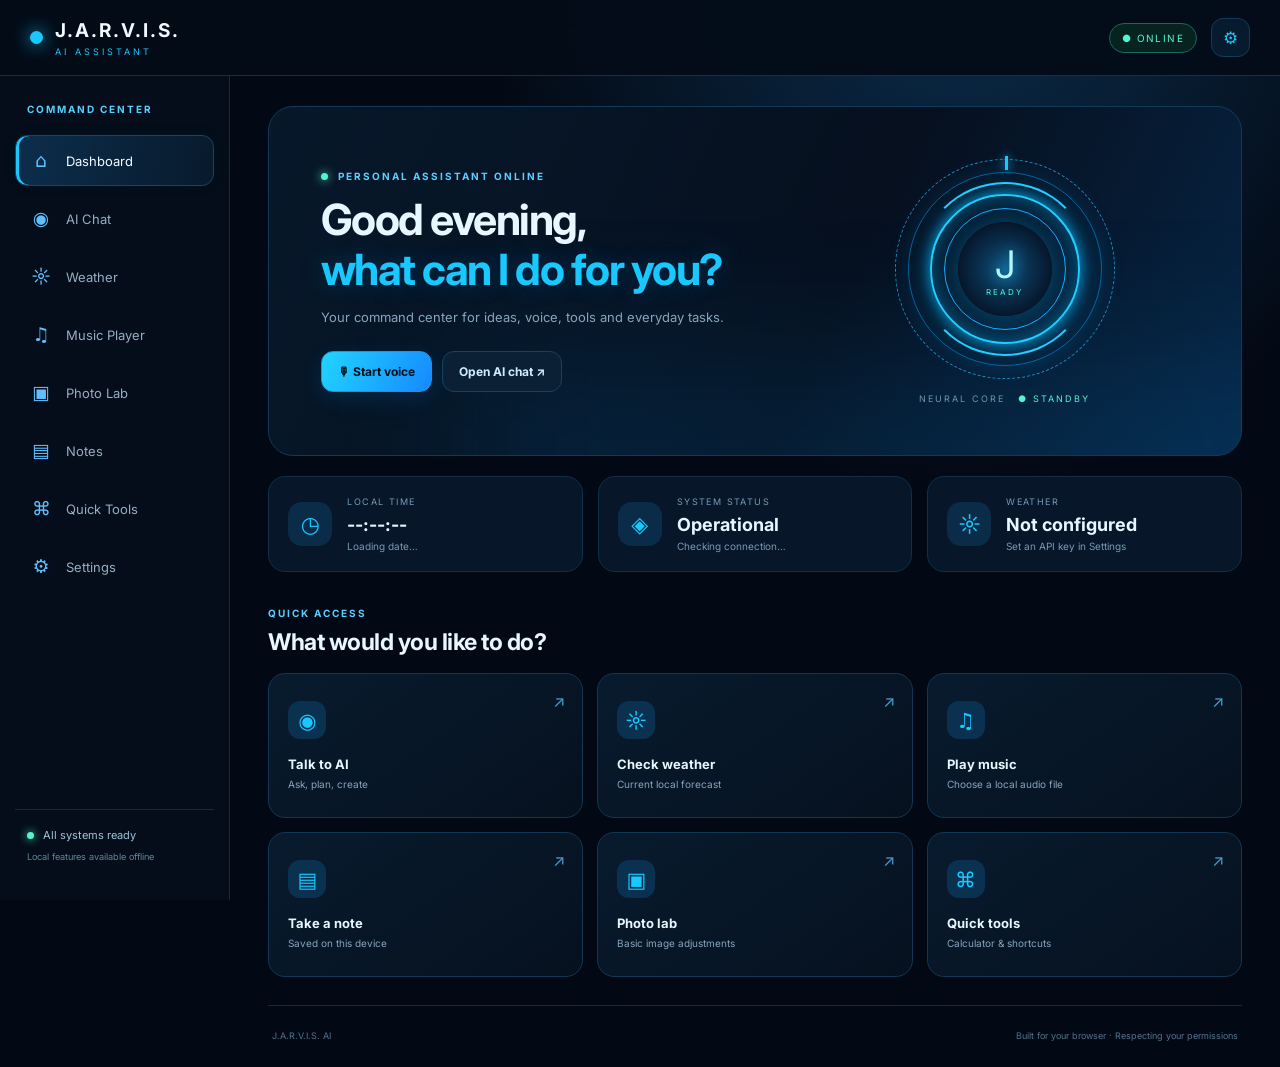
==== commit bcd3b772: "Add files via upload" ====
--- a/frontend/index.html
+++ b/frontend/index.html
@@ -1,165 +1,128 @@
-<!DOCTYPE html>
-<html lang="te">
+<!doctype html>
+<html lang="en">
 <head>
-  <meta charset="UTF-8">
-  <meta name="viewport" content="width=device-width, initial-scale=1.0">
-  <meta name="theme-color" content="#050b18">
-  <title>J.A.R.V.I.S AI</title>
-  <link rel="manifest" href="manifest.json">
-  <link rel="stylesheet" href="css/style.css">
+  <meta charset="utf-8">
+  <meta name="viewport" content="width=device-width,initial-scale=1,viewport-fit=cover">
+  <meta name="theme-color" content="#04101f">
+  <meta name="description" content="J.A.R.V.I.S. AI — a futuristic personal assistant web app.">
+  <title>J.A.R.V.I.S. AI</title>
+  <link rel="manifest" href="./manifest.json">
+  <link rel="icon" href="./icons/icon-192.png" type="image/png">
+  <link rel="stylesheet" href="./style.css">
 </head>
 <body>
-  <main class="app">
+  <div class="app-shell">
     <header class="topbar">
-      <div class="brand">
-        <span class="brand-icon">J</span>
-        <div>
-          <h1>J.A.R.V.I.S</h1>
-          <p>PERSONAL AI SYSTEM</p>
-        </div>
-      </div>
-      <span class="status"><i></i> ONLINE</span>
+      <button class="icon-btn mobile-menu" id="menuToggle" aria-label="Open navigation">☰</button>
+      <div class="brand-mark"><span class="brand-dot"></span><div><strong>J.A.R.V.I.S.</strong><small>AI ASSISTANT</small></div></div>
+      <div class="top-actions"><span id="onlineStatus" class="status-pill">● ONLINE</span><button class="icon-btn" id="settingsShortcut" aria-label="Settings">⚙</button></div>
     </header>
 
-    <section class="hero">
-      <p class="eyebrow">ARTIFICIAL INTELLIGENCE</p>
-      <div class="reactor" id="reactor">
-        <div class="orbit orbit-one"></div>
-        <div class="orbit orbit-two"></div>
-        <div class="orbit orbit-three"></div>
-        <button id="voiceButton" class="core" aria-label="Start voice command">
-          <span>J</span>
-          <small>LISTEN</small>
-        </button>
-      </div>
-      <h2 id="greeting">SYSTEM READY</h2>
-      <p id="assistantStatus">మీ ఆదేశం కోసం సిద్ధంగా ఉన్నాను.</p>
-    </section>
+    <aside class="sidebar" id="sidebar">
+      <div class="side-label">COMMAND CENTER</div>
+      <button class="nav-item active" data-view="home"><span>⌂</span> Dashboard</button>
+      <button class="nav-item" data-view="chat"><span>◉</span> AI Chat</button>
+      <button class="nav-item" data-view="weather"><span>☼</span> Weather</button>
+      <button class="nav-item" data-view="music"><span>♫</span> Music Player</button>
+      <button class="nav-item" data-view="media"><span>▣</span> Photo Lab</button>
+      <button class="nav-item" data-view="notes"><span>▤</span> Notes</button>
+      <button class="nav-item" data-view="tools"><span>⌘</span> Quick Tools</button>
+      <button class="nav-item" data-view="settings"><span>⚙</span> Settings</button>
+      <div class="sidebar-foot"><span class="pulse"></span> All systems ready<br><small>Local features available offline</small></div>
+    </aside>
 
-    <section class="clock-grid">
-      <article class="panel">
-        <span class="panel-label">LOCAL TIME</span>
-        <strong id="clock">--:--:--</strong>
-        <span id="dateText">Loading date...</span>
-      </article>
-      <article class="panel">
-        <span class="panel-label">WEATHER</span>
-        <strong id="temperature">--°C</strong>
-        <span id="weatherText">నగరాన్ని ఎంచుకోండి</span>
-      </article>
-    </section>
+    <main class="main-content">
+      <section class="view active" id="view-home">
+        <div class="hero-grid">
+          <div class="hero-copy">
+            <div class="eyebrow"><span class="pulse"></span> PERSONAL ASSISTANT ONLINE</div>
+            <h1>Good evening,<br><span>what can I do for you?</span></h1>
+            <p>Your command center for ideas, voice, tools and everyday tasks.</p>
+            <div class="hero-buttons"><button class="primary-btn" id="startVoice">🎙 Start voice</button><button class="secondary-btn" id="goChat">Open AI chat ↗</button></div>
+          </div>
+          <div class="reactor-wrap" aria-label="Animated JARVIS reactor">
+            <div class="reactor"><div class="reactor-ring ring-one"></div><div class="reactor-ring ring-two"></div><div class="reactor-ring ring-three"></div><div class="reactor-core"><span>J</span><small>READY</small></div><div class="reactor-tick"></div></div>
+            <div class="reactor-caption">NEURAL CORE <span>● STANDBY</span></div>
+          </div>
+        </div>
+        <div class="stats-grid">
+          <article class="stat-card"><span class="stat-icon">◷</span><div><small>LOCAL TIME</small><strong id="clock">--:--:--</strong><span id="dateText">Loading date…</span></div></article>
+          <article class="stat-card"><span class="stat-icon">◈</span><div><small>SYSTEM STATUS</small><strong id="systemStatus">Operational</strong><span id="networkText">Checking connection…</span></div></article>
+          <article class="stat-card"><span class="stat-icon">☼</span><div><small>WEATHER</small><strong id="homeWeather">Not configured</strong><span>Set an API key in Settings</span></div></article>
+        </div>
+        <div class="section-heading"><div><div class="eyebrow">QUICK ACCESS</div><h2>What would you like to do?</h2></div></div>
+        <div class="quick-grid">
+          <button class="quick-card" data-open="chat"><span class="quick-icon">◉</span><strong>Talk to AI</strong><small>Ask, plan, create</small><span class="card-arrow">↗</span></button>
+          <button class="quick-card" data-open="weather"><span class="quick-icon">☼</span><strong>Check weather</strong><small>Current local forecast</small><span class="card-arrow">↗</span></button>
+          <button class="quick-card" data-open="music"><span class="quick-icon">♫</span><strong>Play music</strong><small>Choose a local audio file</small><span class="card-arrow">↗</span></button>
+          <button class="quick-card" data-open="notes"><span class="quick-icon">▤</span><strong>Take a note</strong><small>Saved on this device</small><span class="card-arrow">↗</span></button>
+          <button class="quick-card" data-open="media"><span class="quick-icon">▣</span><strong>Photo lab</strong><small>Basic image adjustments</small><span class="card-arrow">↗</span></button>
+          <button class="quick-card" data-open="tools"><span class="quick-icon">⌘</span><strong>Quick tools</strong><small>Calculator & shortcuts</small><span class="card-arrow">↗</span></button>
+        </div>
+      </section>
 
-    <section class="panel command-panel">
-      <label for="commandInput">COMMAND CENTER</label>
-      <div class="command-row">
-        <input id="commandInput" type="text"
-          placeholder="ఉదా: What is the time?"
-          autocomplete="off">
-        <button id="sendButton" class="primary-button">SEND</button>
-      </div>
-      <div class="quick-actions">
-        <button data-command="time">Time</button>
-        <button data-command="weather">Weather</button>
-        <button data-command="news">News</button>
-        <button data-command="open youtube">YouTube</button>
-        <button data-command="camera">Camera</button>
-      </div>
-      <p id="response" class="response" aria-live="polite">
-        JARVIS initialized.
-      </p>
-    </section>
+      <section class="view" id="view-chat">
+        <div class="page-heading"><div class="eyebrow">NEURAL INTERFACE</div><h1>AI Chat</h1><p>Chat with your configured AI provider, or use local commands without an API key.</p></div>
+        <div class="chat-layout">
+          <div class="panel chat-panel"><div class="panel-title"><div><span class="live-dot"></span><strong>J.A.R.V.I.S. interface</strong></div><button class="text-btn" id="clearChat">Clear chat</button></div>
+            <div id="chatMessages" class="chat-messages" aria-live="polite"><div class="message assistant"><div class="avatar">J</div><div class="bubble"><strong>J.A.R.V.I.S.</strong><p>Systems online. Ask me a question, or try “calculate 12 * 8”, “what time is it”, or “open weather”.</p></div></div></div>
+            <form id="chatForm" class="chat-compose"><button type="button" class="icon-btn" id="chatMic" aria-label="Voice input">🎙</button><input id="chatInput" autocomplete="off" placeholder="Send a message or command…" aria-label="Message"><button class="send-btn" type="submit" aria-label="Send message">➤</button></form>
+            <div class="compose-hint">Enter to send · Voice recognition depends on browser support</div>
+          </div>
+          <aside class="panel prompt-panel"><div class="panel-title"><strong>Try a command</strong></div><button class="suggestion" data-prompt="What can you do?">What can you do? <span>→</span></button><button class="suggestion" data-prompt="Calculate 144 / 12">Calculate 144 / 12 <span>→</span></button><button class="suggestion" data-prompt="What time is it?">What time is it? <span>→</span></button><button class="suggestion" data-prompt="Open weather">Open weather <span>→</span></button><div class="privacy-note">🔒 API keys stay in this browser’s local storage. Do not use a public/shared device.</div></aside>
+        </div>
+      </section>
 
-    <section class="feature-grid">
-      <button class="feature-card" data-command="weather">
-        <span>◉</span><strong>Weather</strong><small>Live forecast</small>
-      </button>
-      <button class="feature-card" data-command="news">
-        <span>▤</span><strong>News</strong><small>Latest headlines</small>
-      </button>
-      <button class="feature-card" data-command="music">
-        <span>♫</span><strong>Music</strong><small>Play audio</small>
-      </button>
-      <button class="feature-card" data-command="open youtube">
-        <span>▷</span><strong>YouTube</strong><small>Video search</small>
-      </button>
-      <button class="feature-card" data-command="camera">
-        <span>◎</span><strong>Camera</strong><small>Camera preview</small>
-      </button>
-      <button class="feature-card" data-command="video editor">
-        <span>▣</span><strong>Video Studio</strong><small>Edit & export</small>
-      </button>
-      <button class="feature-card" data-command="call">
-        <span>☎</span><strong>Call</strong><small>Open dialer</small>
-      </button>
-      <button class="feature-card" data-command="share">
-        <span>↗</span><strong>Share</strong><small>Share a file</small>
-      </button>
-    </section>
+      <section class="view" id="view-weather">
+        <div class="page-heading"><div class="eyebrow">LIVE CONDITIONS</div><h1>Weather</h1><p>Uses OpenWeather when you add your own key in Settings.</p></div>
+        <div class="panel weather-panel"><form id="weatherForm" class="inline-form"><input id="weatherCity" placeholder="Enter city name (e.g. Tirupati)" aria-label="City name"><button class="primary-btn" type="submit">Get weather</button></form><div id="weatherResult" class="weather-result empty-state"><div class="big-weather-icon">☼</div><h3>Weather ready</h3><p>Enter a city. Add an OpenWeather API key in Settings for live results.</p></div></div>
+      </section>
 
-    <section class="panel">
-      <h3>WEATHER LOCATION</h3>
-      <div class="command-row">
-        <input id="cityInput" placeholder="Enter city, e.g. Tirupati">
-        <button id="cityButton" class="primary-button">SET</button>
-      </div>
-      <button id="locationButton" class="secondary-button">
-        Use device location
-      </button>
-    </section>
+      <section class="view" id="view-music">
+        <div class="page-heading"><div class="eyebrow">AUDIO SYSTEM</div><h1>Music Player</h1><p>Play audio files from your device. Files are not uploaded.</p></div>
+        <div class="music-layout"><div class="panel music-art"><div class="vinyl"><div class="vinyl-center">J</div></div><div class="now-playing"><small>NOW PLAYING</small><h2 id="trackName">No track selected</h2><p id="trackMeta">Choose an audio file to begin</p></div><input type="file" id="audioFile" accept="audio/*" multiple class="file-input"><label for="audioFile" class="primary-btn file-label">＋ Choose audio files</label></div>
+        <div class="panel playlist-panel"><div class="panel-title"><strong>Your playlist</strong><span id="trackCount" class="muted">0 tracks</span></div><div id="playlist" class="playlist empty-state">Your selected tracks will appear here.</div><audio id="audioPlayer" controls preload="metadata"></audio></div></div>
+      </section>
 
-    <section class="panel">
-      <h3>MEDIA CENTER</h3>
-      <label class="file-button">
-        Select audio
-        <input id="audioInput" type="file" accept="audio/*" hidden>
-      </label>
-      <audio id="audioPlayer" controls></audio>
-      <label class="file-button">
-        Select video to edit
-        <input id="videoInput" type="file" accept="video/*" hidden>
-      </label>
-      <video id="videoPreview" controls playsinline></video>
+      <section class="view" id="view-media">
+        <div class="page-heading"><div class="eyebrow">CREATIVE TOOLS</div><h1>Photo Lab</h1><p>Local, basic photo adjustments using your browser. Nothing is uploaded.</p></div>
+        <div class="media-layout"><div class="panel media-preview"><div id="imageStage" class="image-stage"><div class="empty-state"><div class="big-weather-icon">▧</div><h3>Choose an image</h3><p>Upload a photo to adjust brightness, contrast and saturation.</p></div></div><input id="imageFile" type="file" accept="image/*" class="file-input"><label for="imageFile" class="primary-btn file-label">＋ Choose photo</label></div>
+        <div class="panel editor-controls"><h3>Adjustments</h3><label class="range-label">Brightness <output id="brightnessOut">100%</output><input type="range" id="brightness" min="30" max="180" value="100"></label><label class="range-label">Contrast <output id="contrastOut">100%</output><input type="range" id="contrast" min="30" max="180" value="100"></label><label class="range-label">Saturation <output id="saturationOut">100%</output><input type="range" id="saturation" min="0" max="200" value="100"></label><div class="button-row"><button class="secondary-btn" id="resetImage">Reset</button><button class="primary-btn" id="downloadImage" disabled>Download edited image</button></div><p class="muted small">Text overlays, merging and video export are not included; this tool only exports adjusted images.</p></div></div>
+      </section>
 
-      <div class="edit-controls">
-        <label>Trim start (seconds)
-          <input id="trimStart" type="number" min="0" value="0">
-        </label>
-        <label>Trim end (seconds)
-          <input id="trimEnd" type="number" min="0" value="10">
-        </label>
-        <label>Overlay text
-          <input id="overlayText" type="text" placeholder="My video">
-        </label>
-        <label>Crop mode
-          <select id="cropMode">
-            <option value="contain">Fit entire video</option>
-            <option value="cover">Fill / crop edges</option>
-          </select>
-        </label>
-      </div>
-      <button id="exportButton" class="primary-button">EXPORT VIDEO</button>
-      <progress id="exportProgress" max="100" value="0"></progress>
-      <p id="exportStatus" class="response"></p>
-      <a id="downloadVideo" hidden>Download exported video</a>
-      <button id="shareButton" class="secondary-button">Share exported video</button>
-    </section>
+      <section class="view" id="view-notes">
+        <div class="page-heading"><div class="eyebrow">PERSONAL MEMORY</div><h1>Notes</h1><p>Notes are saved locally in this browser on this device.</p></div>
+        <div class="notes-layout"><form id="noteForm" class="panel note-editor"><label for="noteTitle">Title</label><input id="noteTitle" maxlength="100" placeholder="Note title"><label for="noteBody">Note</label><textarea id="noteBody" rows="7" placeholder="Write something to remember…" required></textarea><button class="primary-btn" type="submit">Save note</button></form><div class="panel notes-list-panel"><div class="panel-title"><strong>Saved notes</strong><span id="notesCount" class="muted">0 notes</span></div><div id="notesList" class="notes-list empty-state">No notes yet. Create your first note.</div></div></div>
+      </section>
 
-    <section class="panel">
-      <h3>API SETTINGS</h3>
-      <p class="muted">
-        Keys are saved in this browser on this device. For a public production
-        app, use a secure backend rather than exposing private API keys.
-      </p>
-      <label>NewsAPI key
-        <input id="newsApiKey" type="password" placeholder="Paste NewsAPI key">
-      </label>
-      <button id="saveSettings" class="primary-button">SAVE SETTINGS</button>
-      <button id="openSettings" class="secondary-button">Manage API settings</button>
-    </section>
+      <section class="view" id="view-tools">
+        <div class="page-heading"><div class="eyebrow">UTILITY SUITE</div><h1>Quick Tools</h1><p>Small tools and links that work within browser permissions.</p></div>
+        <div class="tools-grid">
+          <div class="panel tool-card"><div class="tool-icon">＋</div><h3>Calculator</h3><p>Basic arithmetic using a safe expression parser.</p><form id="calcForm" class="calc-form"><input id="calcInput" placeholder="e.g. (12 + 8) * 3" aria-label="Math expression"><button class="primary-btn" type="submit">Calculate</button></form><div id="calcResult" class="calc-result">Result appears here</div></div>
+          <div class="panel tool-card"><div class="tool-icon">☎</div><h3>Phone shortcuts</h3><p>These links ask Android to open a compatible app. Your browser may show a confirmation.</p><label>Phone number</label><input id="phoneNumber" inputmode="tel" placeholder="+91 98765 43210"><div class="button-row"><button id="callBtn" class="secondary-btn">Call</button><button id="smsBtn" class="secondary-btn">SMS</button><button id="waBtn" class="primary-btn">WhatsApp</button></div></div>
+          <div class="panel tool-card"><div class="tool-icon">◉</div><h3>Voice & speech</h3><p>Voice recognition availability varies by browser and may require internet. Speech output uses the browser’s speech engine.</p><div class="button-row"><button id="voiceToolBtn" class="primary-btn">Start listening</button><button id="speakTestBtn" class="secondary-btn">Test speech</button></div><div id="voiceStatus" class="muted small">Ready</div></div>
+          <div class="panel tool-card"><div class="tool-icon">↗</div><h3>Open a website</h3><p>Open a common service in a new browser tab.</p><div class="button-row"><button class="secondary-btn" data-url="https://www.youtube.com/">YouTube</button><button class="secondary-btn" data-url="https://www.google.com/">Google</button><button class="secondary-btn" data-url="https://news.google.com/">News</button></div></div>
+        </div>
+      </section>
 
-    <footer>J.A.R.V.I.S • PERSONAL ASSISTANT • WEB EDITION</footer>
-  </main>
+      <section class="view" id="view-settings">
+        <div class="page-heading"><div class="eyebrow">CONFIGURATION</div><h1>Settings</h1><p>Keys are stored only in this browser’s local storage. For production, use a backend proxy to protect secrets.</p></div>
+        <div class="settings-layout"><form id="settingsForm" class="panel settings-form"><div class="panel-title"><strong>API connections</strong><span class="muted">Optional</span></div>
+          <label for="aiProvider">AI provider</label><select id="aiProvider"><option value="gemini">Google Gemini</option><option value="openai">OpenAI-compatible API</option></select>
+          <label for="aiKey">AI API key</label><div class="secret-row"><input id="aiKey" type="password" autocomplete="off" placeholder="Paste your API key"><button type="button" class="secondary-btn reveal-btn" data-reveal="aiKey">Show</button></div>
+          <label for="aiModel">Model</label><input id="aiModel" placeholder="gemini-2.5-flash">
+          <label for="aiEndpoint">API endpoint (OpenAI-compatible only)</label><input id="aiEndpoint" type="url" placeholder="https://api.openai.com/v1/chat/completions">
+          <div class="divider"></div><label for="weatherKey">OpenWeather API key</label><div class="secret-row"><input id="weatherKey" type="password" autocomplete="off" placeholder="Optional weather key"><button type="button" class="secondary-btn reveal-btn" data-reveal="weatherKey">Show</button></div>
+          <div class="divider"></div><label for="language">Speech language</label><select id="language"><option value="en-US">English (US)</option><option value="en-IN">English (India)</option><option value="te-IN">Telugu</option><option value="hi-IN">Hindi</option></select>
+          <label class="check-row"><input id="autoSpeak" type="checkbox"> Read AI replies aloud</label><button class="primary-btn" type="submit">Save settings</button><div id="settingsStatus" class="muted small" role="status"></div>
+        </form>
+        <div class="panel info-panel"><div class="tool-icon">🔐</div><h3>Security & compatibility</h3><ul><li>Never commit real API keys to GitHub.</li><li>Keys entered here remain in this browser profile, but local storage is not a secure vault.</li><li>GitHub Pages is static hosting; public client-side API calls expose the key to the device user and may be restricted by provider CORS or API policies.</li><li>For secure public deployment, connect a private backend proxy.</li><li>Voice input needs browser support and microphone permission.</li><li>Offline mode caches the app shell; AI and live weather require internet.</li></ul><button class="secondary-btn" id="installBtn" hidden>Install J.A.R.V.I.S.</button><p id="installHelp" class="muted small">Use Chrome’s menu → Install app / Add to Home screen when available.</p></div></div>
+      </section>
 
-  <script type="module" src="js/app.js"></script>
+      <footer class="app-footer"><span>J.A.R.V.I.S. AI</span><span>Built for your browser · Respecting your permissions</span></footer>
+    </main>
+  </div>
+  <div class="toast" id="toast" role="status" aria-live="polite"></div>
+  <script src="./app.js" defer></script>
 </body>
 </html>
--- a/frontend/style.css
+++ b/frontend/style.css
@@ -0,0 +1,6 @@
+@import url('https://fonts.googleapis.com/css2?family=Inter:wght@400;500;600;700;800&display=swap');
+:root{color-scheme:dark;--bg:#030914;--panel:#071629;--panel2:#0a2037;--line:#123b59;--cyan:#19c8ff;--cyan2:#007bff;--text:#e8f6ff;--muted:#87a5bd;--green:#51f5cf;--radius:20px;font-family:Inter,system-ui,-apple-system,Segoe UI,sans-serif}
+*{box-sizing:border-box}body{margin:0;background:radial-gradient(ellipse at 75% -10%,#0c3151 0,transparent 36%),var(--bg);color:var(--text);min-height:100vh}button,input,textarea,select{font:inherit}button{cursor:pointer}button:focus-visible,input:focus-visible,textarea:focus-visible,select:focus-visible{outline:2px solid var(--cyan);outline-offset:2px}.app-shell{min-height:100vh}.topbar{height:76px;display:flex;align-items:center;justify-content:space-between;padding:0 30px;border-bottom:1px solid #12324b;background:#040c18eF;position:sticky;top:0;z-index:10;backdrop-filter:blur(16px)}.brand-mark{display:flex;align-items:center;gap:12px;letter-spacing:2px}.brand-mark strong{display:block;font-size:19px;color:#effbff}.brand-mark small{display:block;font-size:9px;color:var(--cyan);letter-spacing:3px;margin-top:4px}.brand-dot{width:13px;height:13px;border-radius:50%;background:var(--cyan);box-shadow:0 0 18px var(--cyan)}.top-actions{display:flex;align-items:center;gap:14px}.status-pill{font-size:10px;letter-spacing:1.4px;color:var(--green);padding:8px 12px;border:1px solid #1c655e;border-radius:30px;background:#06231f}.icon-btn{width:39px;height:39px;border-radius:12px;border:1px solid var(--line);background:#081b2e;color:var(--cyan);font-size:17px}.mobile-menu{display:none}.sidebar{position:fixed;left:0;top:76px;bottom:0;width:230px;padding:27px 15px 18px;border-right:1px solid #102c43;background:#040d19;display:flex;flex-direction:column;gap:7px;z-index:8}.side-label,.eyebrow{font-size:10px;letter-spacing:2px;color:#59cfff;font-weight:700}.side-label{padding:0 12px 13px}.nav-item{border:1px solid transparent;background:transparent;color:#94aec4;text-align:left;padding:13px 14px;border-radius:12px;display:flex;align-items:center;gap:14px;font-size:13px}.nav-item span{width:22px;text-align:center;font-size:19px;color:#60bfff}.nav-item:hover,.nav-item.active{background:linear-gradient(100deg,#0c2e4c,#081a2c);border-color:#12466a;color:#f2fbff}.nav-item.active{box-shadow:inset 3px 0 var(--cyan),0 0 18px #009dff0b}.sidebar-foot{margin-top:auto;padding:15px 12px;border-top:1px solid #102d43;color:#9fc3d8;font-size:11px;line-height:1.9}.sidebar-foot small{color:#62859d}.pulse,.live-dot{display:inline-block;width:7px;height:7px;border-radius:50%;background:var(--green);box-shadow:0 0 10px var(--green);margin-right:6px}.main-content{margin-left:230px;padding:30px clamp(18px,3vw,46px) 16px;max-width:1700px}.view{display:none;animation:fadeIn .3s ease}.view.active{display:block}@keyframes fadeIn{from{opacity:.35;transform:translateY(5px)}to{opacity:1;transform:none}}h1,h2,h3,p{margin-top:0}h1{font-size:clamp(28px,3.5vw,43px);letter-spacing:-1.5px;line-height:1.15;margin:13px 0}h2{font-size:23px;letter-spacing:-.5px;margin:9px 0}h3{font-size:17px}.muted,.page-heading p,.hero-copy p{color:var(--muted);line-height:1.65;font-size:13px}.hero-grid{display:grid;grid-template-columns:1.15fr .85fr;align-items:center;min-height:350px;border:1px solid #123a57;border-radius:25px;background:linear-gradient(115deg,#07182a 0,#06101f 58%,#062443 100%);padding:34px clamp(22px,4vw,55px);overflow:hidden;position:relative}.hero-grid:after{content:"";position:absolute;inset:auto -10% -100px 20%;height:200px;background:#009fff1b;filter:blur(70px);pointer-events:none}.hero-copy{z-index:1}.hero-copy h1 span{color:var(--cyan);text-shadow:0 0 24px #009fff3b}.hero-copy p{max-width:430px}.hero-buttons,.button-row{display:flex;gap:10px;flex-wrap:wrap;margin-top:22px}.primary-btn,.secondary-btn{border-radius:12px;padding:12px 16px;border:1px solid #0f9be1;font-size:12px;font-weight:700;transition:.2s}.primary-btn{color:#00101d;background:linear-gradient(115deg,#21d4ff,#1689ff);box-shadow:0 6px 22px #009dff24}.primary-btn:hover{filter:brightness(1.12);transform:translateY(-1px)}.secondary-btn{color:#cdeeff;background:#0b2034;border-color:#17425f}.secondary-btn:hover{border-color:var(--cyan);color:white}.reactor-wrap{display:flex;align-items:center;justify-content:center;flex-direction:column;z-index:1}.reactor{width:220px;height:220px;position:relative;display:grid;place-items:center}.reactor:before,.reactor:after{content:"";position:absolute;border-radius:50%;inset:13px;border:1px solid #00aaff88;box-shadow:0 0 22px #009fff29,inset 0 0 22px #009fff16}.reactor:after{inset:35px;border:2px solid #20cfff;box-shadow:0 0 18px #0abaff,inset 0 0 18px #0abaff77}.reactor-ring{position:absolute;border-radius:50%;border:1px dashed #28caffaa}.ring-one{inset:0;animation:spin 17s linear infinite}.ring-two{inset:23px;border:2px solid transparent;border-top-color:#28cfff;border-bottom-color:#28cfff;animation:spin 4s linear infinite}.ring-three{inset:49px;border:1px solid #16aaff;animation:spin 8s linear infinite reverse}.reactor-core{width:94px;height:94px;border-radius:50%;background:radial-gradient(circle,#0e4e79,#06172c 70%);display:flex;align-items:center;justify-content:center;flex-direction:column;box-shadow:0 0 35px #00baff65;z-index:1}.reactor-core span{font-size:38px;color:#b4f3ff;text-shadow:0 0 15px var(--cyan)}.reactor-core small{font-size:8px;letter-spacing:2px;color:var(--green)}.reactor-tick{position:absolute;top:-3px;left:50%;height:14px;width:3px;background:var(--cyan);box-shadow:0 0 10px var(--cyan)}.reactor-caption{font-size:9px;letter-spacing:2px;color:#7196af;margin-top:14px}.reactor-caption span{color:var(--green);margin-left:8px}@keyframes spin{to{transform:rotate(360deg)}}.stats-grid{display:grid;grid-template-columns:repeat(3,1fr);gap:15px;margin:20px 0 35px}.stat-card{display:flex;gap:15px;align-items:center;padding:19px;background:#071629;border:1px solid #102f49;border-radius:17px}.stat-icon{width:44px;height:44px;border-radius:14px;display:grid;place-items:center;background:#0b2c49;color:var(--cyan);font-size:22px}.stat-card small,.stat-card span:not(.stat-icon){display:block}.stat-card div>small{font-size:9px;color:#779bb6;letter-spacing:1.4px;margin-bottom:7px}.stat-card strong{display:block;font-size:18px;margin-bottom:5px}.stat-card div>span{font-size:10px;color:#779bb6}.section-heading{margin-bottom:17px}.quick-grid{display:grid;grid-template-columns:repeat(3,minmax(0,1fr));gap:14px}.quick-card{position:relative;text-align:left;padding:19px;border:1px solid #133652;border-radius:17px;background:linear-gradient(145deg,#081b2e,#06111f);color:var(--text);min-height:145px}.quick-card:hover{border-color:#168dc8;transform:translateY(-2px)}.quick-icon{display:grid;place-items:center;width:38px;height:38px;border-radius:12px;background:#0a3150;color:var(--cyan);font-size:21px;margin-bottom:17px}.quick-card strong,.quick-card small{display:block}.quick-card strong{font-size:13px;margin-bottom:6px}.quick-card small{font-size:10px;color:var(--muted)}.card-arrow{position:absolute;right:17px;top:17px;color:#459dcc}.page-heading{margin:5px 0 24px}.page-heading h1{margin:9px 0}.page-heading p{margin-bottom:0}.panel{background:linear-gradient(145deg,#07182a,#061322);border:1px solid #123550;border-radius:18px;padding:20px;min-width:0}.panel-title{display:flex;align-items:center;justify-content:space-between;gap:12px;padding-bottom:15px;border-bottom:1px solid #123047;margin-bottom:15px;font-size:13px}.panel-title>div{display:flex;align-items:center;gap:8px}.text-btn{border:0;background:transparent;color:#5acbff;font-size:11px}.chat-layout{display:grid;grid-template-columns:minmax(0,1fr) 240px;gap:16px}.chat-panel{display:flex;flex-direction:column;min-height:540px}.chat-messages{display:flex;flex-direction:column;gap:16px;flex:1;max-height:55vh;min-height:310px;overflow:auto;padding:8px 2px 20px}.message{display:flex;gap:10px;max-width:92%}.message.user{align-self:flex-end;flex-direction:row-reverse}.avatar{width:31px;height:31px;flex:0 0 31px;border-radius:50%;display:grid;place-items:center;background:#0b4d75;border:1px solid #168ac0;color:#baf3ff;font-size:12px}.message.user .avatar{background:#125aa0}.bubble{padding:12px 14px;background:#0b2238;border:1px solid #133a57;border-radius:4px 14px 14px 14px;font-size:12px;line-height:1.65;overflow-wrap:anywhere}.message.user .bubble{background:#073d67;border-radius:14px 4px 14px 14px}.bubble strong{font-size:10px;color:#5acfff}.bubble p{margin:4px 0 0;white-space:pre-wrap}.chat-compose{display:flex;gap:8px;align-items:center;padding:8px;border:1px solid #14547c;background:#04101d;border-radius:15px}.chat-compose input,.inline-form input,.calc-form input,.tool-card>input,.settings-form input,.settings-form select,.note-editor input,.note-editor textarea{min-width:0;width:100%;background:#071b2d;border:1px solid #153b57;border-radius:10px;padding:12px;color:var(--text);font-size:12px}.chat-compose input{border:0;background:transparent;outline:none}.send-btn{width:36px;height:36px;border:0;border-radius:11px;background:linear-gradient(130deg,#23d2ff,#087eff);color:#00101d;font-size:20px}.compose-hint{font-size:9px;color:#64859e;padding:10px 4px 0}.prompt-panel{height:max-content}.suggestion{width:100%;display:flex;justify-content:space-between;text-align:left;padding:13px 0;background:transparent;color:#b8d8e9;border:0;border-bottom:1px solid #14334b;font-size:11px}.suggestion span{color:var(--cyan)}.privacy-note{font-size:10px;line-height:1.7;color:#769ab4;background:#091f32;border-radius:10px;padding:12px;margin-top:18px}.weather-panel{max-width:800px}.inline-form{display:flex;gap:10px}.weather-result{margin-top:20px;border-radius:15px;padding:24px;background:#081f34}.empty-state{text-align:center;color:var(--muted);font-size:12px;padding:35px 14px}.empty-state h3{color:var(--text);margin:12px 0 7px}.empty-state p{margin-bottom:0;line-height:1.7}.big-weather-icon{font-size:44px;color:var(--cyan)}.weather-main{display:flex;align-items:center;gap:18px}.weather-temp{font-size:42px;font-weight:700}.weather-details{display:grid;grid-template-columns:repeat(3,1fr);gap:8px;margin-top:20px}.weather-details div{padding:12px;background:#061426;border-radius:10px}.weather-details small,.weather-details strong{display:block}.weather-details small{font-size:10px;color:var(--muted);margin-bottom:6px}.weather-details strong{font-size:13px}.music-layout,.media-layout,.notes-layout,.settings-layout{display:grid;grid-template-columns:1fr 1fr;gap:16px}.music-art{text-align:center;display:flex;align-items:center;flex-direction:column;justify-content:center;min-height:390px}.vinyl{width:170px;height:170px;border-radius:50%;background:repeating-radial-gradient(circle,#0b1422 0 5px,#152b40 6px 8px);border:3px solid #1a729e;box-shadow:0 0 30px #00baff24;display:grid;place-items:center;animation:spin 14s linear infinite}.vinyl-center{width:53px;height:53px;border-radius:50%;background:#08a5e6;color:#001827;display:grid;place-items:center;font-size:25px;font-weight:800}.now-playing{margin-top:24px}.now-playing small{font-size:9px;color:var(--cyan);letter-spacing:2px}.now-playing h2{font-size:17px;margin:8px 0}.now-playing p{font-size:11px;color:var(--muted)}.file-input{position:absolute;width:1px;height:1px;opacity:0;pointer-events:none}.file-label{display:inline-block;cursor:pointer}.playlist{display:flex;flex-direction:column;gap:8px}.track-row{display:flex;align-items:center;gap:10px;padding:11px;background:#081e32;border:1px solid #12354e;border-radius:11px}.track-play{width:33px;height:33px;border:1px solid #17628a;border-radius:10px;background:#0b3857;color:var(--cyan)}.track-title{flex:1;min-width:0;text-align:left;overflow:hidden;text-overflow:ellipsis;white-space:nowrap;font-size:11px}.track-remove{border:0;background:transparent;color:#8baac0}.playlist-panel audio{width:100%;margin-top:18px;height:40px}.image-stage{min-height:300px;display:grid;place-items:center;background:#030b14;border:1px dashed #1a4664;border-radius:13px;overflow:hidden;margin-bottom:15px}.image-stage img{display:block;max-width:100%;max-height:480px;object-fit:contain;filter:brightness(var(--brightness,1)) contrast(var(--contrast,1)) saturate(var(--saturation,1))}.media-preview .file-label{width:100%;text-align:center}.editor-controls h3{margin-bottom:25px}.range-label{display:block;font-size:12px;color:#b9d8e9;margin:20px 0}.range-label output{float:right;color:var(--cyan)}.range-label input{width:100%;display:block;margin-top:13px;accent-color:var(--cyan)}.small{font-size:10px;line-height:1.7}.note-editor{display:flex;flex-direction:column;gap:10px;height:max-content}.note-editor label,.tool-card label,.settings-form>label{font-size:11px;color:#a9c6da;margin-top:7px}.note-editor textarea{resize:vertical;line-height:1.6}.notes-list{display:flex;flex-direction:column;gap:10px}.note-card{background:#081e32;border:1px solid #12374f;border-radius:12px;padding:14px;text-align:left}.note-card h3{font-size:13px;margin-bottom:7px}.note-card p{font-size:11px;color:#a0bdd1;white-space:pre-wrap;overflow-wrap:anywhere;margin-bottom:12px}.note-meta{display:flex;justify-content:space-between;align-items:center;color:#6288a4;font-size:9px}.delete-note{border:0;background:transparent;color:#ff8291;font-size:10px}.tools-grid{display:grid;grid-template-columns:repeat(2,minmax(0,1fr));gap:16px}.tool-card .tool-icon{font-size:23px;color:var(--cyan);width:45px;height:45px;display:grid;place-items:center;background:#0b2d48;border-radius:13px;margin-bottom:15px}.tool-card h3{margin-bottom:8px}.tool-card p{font-size:11px;color:var(--muted);line-height:1.7}.calc-form{display:flex;gap:8px}.calc-form .primary-btn{white-space:nowrap}.calc-result{margin-top:12px;padding:13px;border-radius:10px;background:#06111e;color:var(--green);font-size:13px;overflow-wrap:anywhere}.tool-card>input{margin:10px 0}.tool-card .button-row{margin-top:13px}.tool-card .button-row button{padding:10px 12px}.settings-form{display:flex;flex-direction:column;gap:10px;height:max-content}.settings-form .panel-title{margin-bottom:4px}.secret-row{display:flex;gap:8px}.secret-row input{flex:1}.reveal-btn{padding:10px 13px}.divider{height:1px;background:#153249;margin:9px 0}.check-row{display:flex;align-items:center;gap:10px;font-size:11px;color:#abc8dc;margin:8px 0}.check-row input{width:auto;accent-color:var(--cyan)}.info-panel ul{padding-left:18px;color:#9ab7cc;font-size:11px;line-height:1.9}.info-panel .tool-icon{font-size:28px}.app-footer{display:flex;justify-content:space-between;gap:12px;padding:24px 4px 10px;margin-top:28px;border-top:1px solid #102a40;color:#52738b;font-size:9px}.toast{position:fixed;bottom:22px;left:50%;transform:translate(-50%,20px);opacity:0;pointer-events:none;background:#0c2c43;border:1px solid #1b7da8;color:#e8faff;padding:12px 18px;border-radius:12px;font-size:12px;z-index:50;max-width:90vw;transition:.25s}.toast.show{opacity:1;transform:translate(-50%,0)}.weather-icon{font-size:48px}
+@media(max-width:1050px){.sidebar{width:190px}.main-content{margin-left:190px}.hero-grid{padding:26px}.reactor{width:185px;height:185px}.quick-grid{grid-template-columns:repeat(2,minmax(0,1fr))}.chat-layout{grid-template-columns:1fr}.prompt-panel{display:grid;grid-template-columns:repeat(2,minmax(0,1fr));gap:0 15px}.prompt-panel .panel-title,.privacy-note{grid-column:1/-1}}
+@media(max-width:760px){.topbar{height:64px;padding:0 15px}.mobile-menu{display:block}.brand-mark{margin-right:auto;margin-left:12px}.brand-mark strong{font-size:16px}.status-pill{font-size:8px;padding:7px}.sidebar{top:64px;width:245px;transform:translateX(-105%);transition:transform .25s;box-shadow:20px 0 40px #0008}.sidebar.open{transform:translateX(0)}.main-content{margin:0;padding:17px 13px 10px}.hero-grid{grid-template-columns:1fr;padding:25px 20px;min-height:0}.hero-copy h1{font-size:32px}.reactor-wrap{padding:26px 0 4px}.reactor{width:175px;height:175px}.stats-grid{grid-template-columns:1fr;gap:9px;margin:13px 0 28px}.stat-card{padding:14px}.quick-grid{gap:9px}.quick-card{padding:14px;min-height:132px}.quick-icon{margin-bottom:12px}.section-heading h2{font-size:20px}.page-heading{margin:10px 0 20px}.page-heading h1{font-size:31px}.panel{padding:15px}.chat-panel{min-height:500px}.chat-messages{max-height:50vh;min-height:300px}.prompt-panel{display:block}.music-layout,.media-layout,.notes-layout,.settings-layout,.tools-grid{grid-template-columns:1fr}.music-art{min-height:330px}.weather-details{grid-template-columns:1fr 1fr}.inline-form{flex-direction:column}.inline-form .primary-btn{width:100%}.app-footer{flex-direction:column;line-height:1.6}.hero-buttons button{flex:1}.button-row>*{flex:1}.calc-form{flex-direction:column}.calc-form .primary-btn{width:100%}}
+@media(prefers-reduced-motion:reduce){*,*:before,*:after{animation-duration:.01ms!important;animation-iteration-count:1!important;scroll-behavior:auto!important;transition:none!important}}
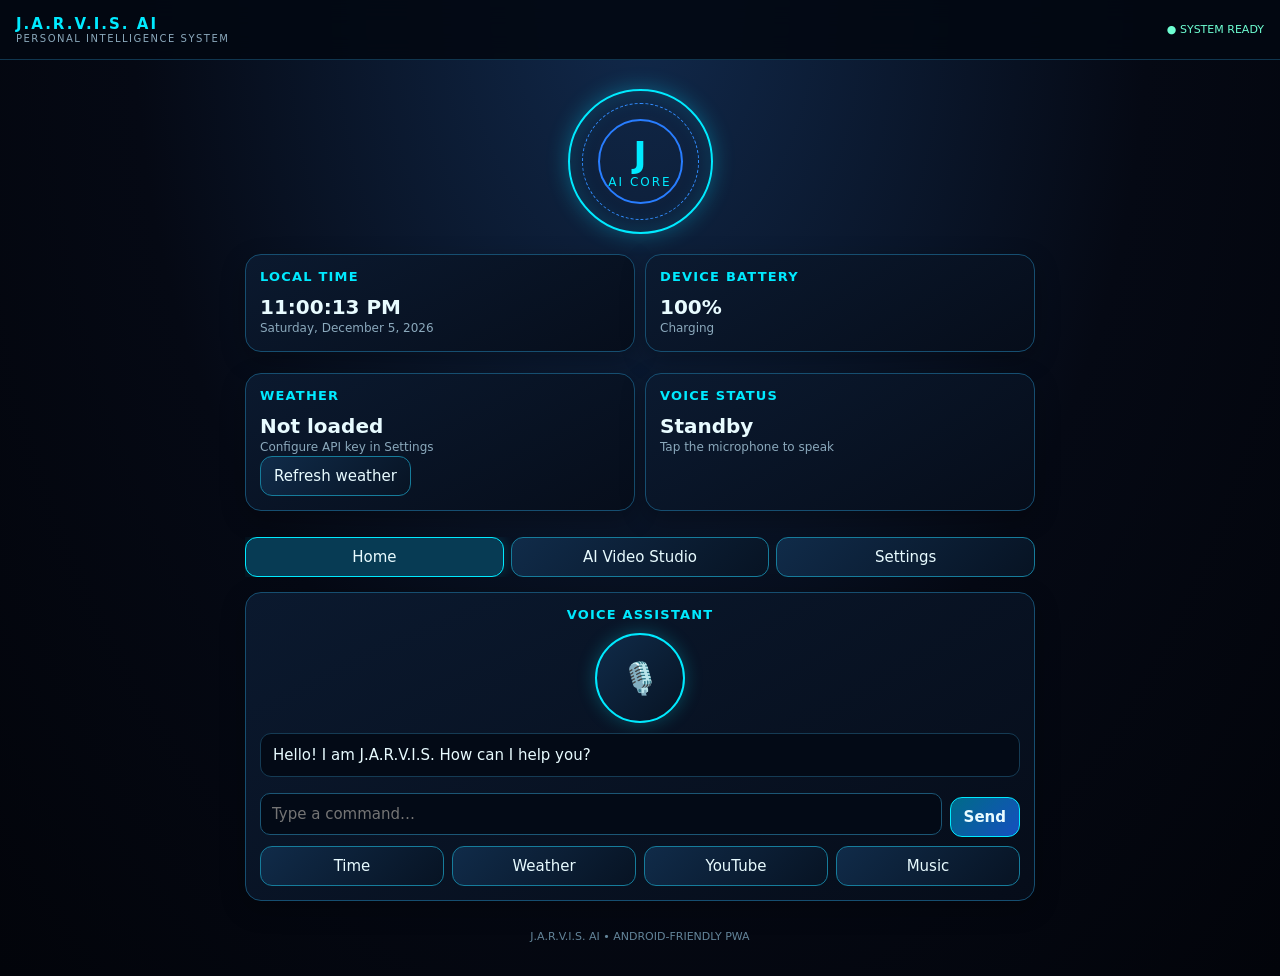
==== commit 93f83e51: "Update index.html" ====
--- a/frontend/index.html
+++ b/frontend/index.html
@@ -1,128 +1,781 @@
+ 
 <!doctype html>
 <html lang="en">
 <head>
-  <meta charset="utf-8">
-  <meta name="viewport" content="width=device-width,initial-scale=1,viewport-fit=cover">
-  <meta name="theme-color" content="#04101f">
-  <meta name="description" content="J.A.R.V.I.S. AI — a futuristic personal assistant web app.">
-  <title>J.A.R.V.I.S. AI</title>
-  <link rel="manifest" href="./manifest.json">
-  <link rel="icon" href="./icons/icon-192.png" type="image/png">
-  <link rel="stylesheet" href="./style.css">
+<meta charset="utf-8">
+<meta name="viewport" content="width=device-width,initial-scale=1,viewport-fit=cover">
+<meta name="theme-color" content="#050914">
+<meta name="description" content="JARVIS AI voice assistant and video studio">
+<link rel="manifest" href="manifest.json">
+<title>J.A.R.V.I.S. AI</title>
+
+<style>
+:root {
+  --bg:#050914;
+  --panel:#0a172c;
+  --cyan:#00eaff;
+  --blue:#287bff;
+  --text:#e8fbff;
+  --muted:#8ba9bc;
+  --line:#164e70;
+}
+* { box-sizing:border-box; }
+body {
+  margin:0;
+  min-height:100vh;
+  background:radial-gradient(ellipse at top,#11294b 0,#050914 56%,#02040a 100%);
+  color:var(--text);
+  font:15px system-ui,-apple-system,Segoe UI,sans-serif;
+}
+button,input,select { font:inherit; }
+button {
+  cursor:pointer;
+  color:var(--text);
+  border:1px solid #167c9b;
+  background:linear-gradient(135deg,#102b49,#071323);
+  border-radius:12px;
+  padding:10px 13px;
+}
+button:active { transform:scale(.98); }
+button:focus-visible,input:focus-visible,select:focus-visible {
+  outline:2px solid var(--cyan);
+  outline-offset:2px;
+}
+header {
+  display:flex;
+  justify-content:space-between;
+  align-items:center;
+  padding:15px 16px;
+  border-bottom:1px solid #10364f;
+  background:#030812e8;
+  position:sticky;
+  top:0;
+  z-index:5;
+  backdrop-filter:blur(12px);
+}
+.brand {
+  font-weight:900;
+  letter-spacing:2px;
+  color:var(--cyan);
+}
+.sub {
+  font-size:10px;
+  color:var(--muted);
+  letter-spacing:1.5px;
+}
+.status-dot { font-size:11px;color:#6effd3; }
+main { max-width:820px;margin:auto;padding:15px; }
+.reactor-wrap {
+  display:grid;
+  place-items:center;
+  padding:14px 0 20px;
+}
+.reactor {
+  width:145px;
+  height:145px;
+  border:2px solid var(--cyan);
+  border-radius:50%;
+  display:grid;
+  place-items:center;
+  position:relative;
+  box-shadow:0 0 22px #00d9ff55,inset 0 0 24px #00d9ff28;
+  animation:pulse 3s infinite;
+}
+.reactor:before,.reactor:after {
+  content:"";
+  position:absolute;
+  inset:12px;
+  border:1px dashed #318bff;
+  border-radius:50%;
+  animation:spin 14s linear infinite;
+}
+.reactor:after {
+  inset:28px;
+  border:2px solid #287dff;
+  animation-direction:reverse;
+  animation-duration:9s;
+}
+.core {
+  z-index:1;
+  text-align:center;
+  color:var(--cyan);
+  font-size:12px;
+  letter-spacing:2px;
+}
+.core b { display:block;font-size:35px;letter-spacing:0; }
+@keyframes spin { to { transform:rotate(360deg); } }
+@keyframes pulse {
+  50% { box-shadow:0 0 38px #00d9ff99,inset 0 0 32px #00d9ff44; }
+}
+.grid {
+  display:grid;
+  grid-template-columns:repeat(2,minmax(0,1fr));
+  gap:10px;
+}
+.panel {
+  background:linear-gradient(150deg,#0b1a30ef,#060d1aef);
+  border:1px solid var(--line);
+  border-radius:16px;
+  padding:14px;
+  margin-bottom:11px;
+  box-shadow:0 8px 24px #0004;
+}
+.panel h2 {
+  font-size:13px;
+  letter-spacing:1.2px;
+  margin:0 0 11px;
+  color:var(--cyan);
+}
+.metric { font-size:20px;font-weight:750; }
+.muted { color:var(--muted);font-size:12px;line-height:1.5; }
+.wide { grid-column:1/-1; }
+.center { text-align:center; }
+.row { display:flex;gap:8px;align-items:center;flex-wrap:wrap; }
+.row>* { flex:1; }
+.nav { display:flex;gap:7px;margin:15px 0;overflow:auto; }
+.nav button { white-space:nowrap;flex:1;padding:10px 6px; }
+.nav .active,.selected {
+  background:#073b54;
+  border-color:var(--cyan);
+  box-shadow:0 0 13px #00d9ff32;
+}
+.primary {
+  background:linear-gradient(135deg,#006b88,#154fc0);
+  border-color:var(--cyan);
+  font-weight:700;
+}
+.voice {
+  width:90px;
+  height:90px;
+  border-radius:50%;
+  font-size:31px;
+  display:grid;
+  place-items:center;
+  margin:10px auto;
+  border:2px solid var(--cyan);
+  box-shadow:0 0 18px #00eaff44;
+}
+.voice.listening {
+  animation:pulse .8s infinite;
+  background:#073c4e;
+  box-shadow:0 0 34px #00eaffcc;
+}
+.field {
+  width:100%;
+  border:1px solid #1b5675;
+  background:#030a16;
+  color:var(--text);
+  padding:11px;
+  border-radius:10px;
+  margin:6px 0 11px;
+}
+.hidden { display:none!important; }
+.result {
+  white-space:pre-wrap;
+  background:#030a16;
+  border:1px solid #153b54;
+  padding:12px;
+  border-radius:11px;
+  min-height:44px;
+  overflow-wrap:anywhere;
+  text-align:left;
+}
+.video {
+  width:100%;
+  max-height:300px;
+  background:#02040a;
+  border-radius:11px;
+  margin-top:8px;
+}
+.style-cinematic { filter:contrast(1.25) saturate(.85) sepia(.15); }
+.style-action { filter:contrast(1.5) saturate(1.45); }
+.style-emotional { filter:saturate(.65) brightness(1.08) sepia(.12); }
+.style-animated { filter:saturate(1.8) contrast(1.2) hue-rotate(8deg); }
+.style-options {
+  display:grid;
+  grid-template-columns:repeat(2,1fr);
+  gap:8px;
+}
+.notice { font-size:12px;color:#a6c5d8;line-height:1.55; }
+.toast {
+  position:fixed;
+  bottom:18px;
+  left:5%;
+  width:90%;
+  background:#102e43;
+  border:1px solid var(--cyan);
+  padding:12px 15px;
+  border-radius:12px;
+  z-index:10;
+  display:none;
+}
+.footer { text-align:center;color:#638499;font-size:11px;padding:18px 0; }
+@media(max-width:420px) {
+  main { padding:10px; }
+  .panel { padding:11px; }
+  .metric { font-size:17px; }
+  .reactor { width:130px;height:130px; }
+}
+</style>
 </head>
+
 <body>
-  <div class="app-shell">
-    <header class="topbar">
-      <button class="icon-btn mobile-menu" id="menuToggle" aria-label="Open navigation">☰</button>
-      <div class="brand-mark"><span class="brand-dot"></span><div><strong>J.A.R.V.I.S.</strong><small>AI ASSISTANT</small></div></div>
-      <div class="top-actions"><span id="onlineStatus" class="status-pill">● ONLINE</span><button class="icon-btn" id="settingsShortcut" aria-label="Settings">⚙</button></div>
-    </header>
-
-    <aside class="sidebar" id="sidebar">
-      <div class="side-label">COMMAND CENTER</div>
-      <button class="nav-item active" data-view="home"><span>⌂</span> Dashboard</button>
-      <button class="nav-item" data-view="chat"><span>◉</span> AI Chat</button>
-      <button class="nav-item" data-view="weather"><span>☼</span> Weather</button>
-      <button class="nav-item" data-view="music"><span>♫</span> Music Player</button>
-      <button class="nav-item" data-view="media"><span>▣</span> Photo Lab</button>
-      <button class="nav-item" data-view="notes"><span>▤</span> Notes</button>
-      <button class="nav-item" data-view="tools"><span>⌘</span> Quick Tools</button>
-      <button class="nav-item" data-view="settings"><span>⚙</span> Settings</button>
-      <div class="sidebar-foot"><span class="pulse"></span> All systems ready<br><small>Local features available offline</small></div>
-    </aside>
-
-    <main class="main-content">
-      <section class="view active" id="view-home">
-        <div class="hero-grid">
-          <div class="hero-copy">
-            <div class="eyebrow"><span class="pulse"></span> PERSONAL ASSISTANT ONLINE</div>
-            <h1>Good evening,<br><span>what can I do for you?</span></h1>
-            <p>Your command center for ideas, voice, tools and everyday tasks.</p>
-            <div class="hero-buttons"><button class="primary-btn" id="startVoice">🎙 Start voice</button><button class="secondary-btn" id="goChat">Open AI chat ↗</button></div>
-          </div>
-          <div class="reactor-wrap" aria-label="Animated JARVIS reactor">
-            <div class="reactor"><div class="reactor-ring ring-one"></div><div class="reactor-ring ring-two"></div><div class="reactor-ring ring-three"></div><div class="reactor-core"><span>J</span><small>READY</small></div><div class="reactor-tick"></div></div>
-            <div class="reactor-caption">NEURAL CORE <span>● STANDBY</span></div>
-          </div>
-        </div>
-        <div class="stats-grid">
-          <article class="stat-card"><span class="stat-icon">◷</span><div><small>LOCAL TIME</small><strong id="clock">--:--:--</strong><span id="dateText">Loading date…</span></div></article>
-          <article class="stat-card"><span class="stat-icon">◈</span><div><small>SYSTEM STATUS</small><strong id="systemStatus">Operational</strong><span id="networkText">Checking connection…</span></div></article>
-          <article class="stat-card"><span class="stat-icon">☼</span><div><small>WEATHER</small><strong id="homeWeather">Not configured</strong><span>Set an API key in Settings</span></div></article>
-        </div>
-        <div class="section-heading"><div><div class="eyebrow">QUICK ACCESS</div><h2>What would you like to do?</h2></div></div>
-        <div class="quick-grid">
-          <button class="quick-card" data-open="chat"><span class="quick-icon">◉</span><strong>Talk to AI</strong><small>Ask, plan, create</small><span class="card-arrow">↗</span></button>
-          <button class="quick-card" data-open="weather"><span class="quick-icon">☼</span><strong>Check weather</strong><small>Current local forecast</small><span class="card-arrow">↗</span></button>
-          <button class="quick-card" data-open="music"><span class="quick-icon">♫</span><strong>Play music</strong><small>Choose a local audio file</small><span class="card-arrow">↗</span></button>
-          <button class="quick-card" data-open="notes"><span class="quick-icon">▤</span><strong>Take a note</strong><small>Saved on this device</small><span class="card-arrow">↗</span></button>
-          <button class="quick-card" data-open="media"><span class="quick-icon">▣</span><strong>Photo lab</strong><small>Basic image adjustments</small><span class="card-arrow">↗</span></button>
-          <button class="quick-card" data-open="tools"><span class="quick-icon">⌘</span><strong>Quick tools</strong><small>Calculator & shortcuts</small><span class="card-arrow">↗</span></button>
-        </div>
-      </section>
-
-      <section class="view" id="view-chat">
-        <div class="page-heading"><div class="eyebrow">NEURAL INTERFACE</div><h1>AI Chat</h1><p>Chat with your configured AI provider, or use local commands without an API key.</p></div>
-        <div class="chat-layout">
-          <div class="panel chat-panel"><div class="panel-title"><div><span class="live-dot"></span><strong>J.A.R.V.I.S. interface</strong></div><button class="text-btn" id="clearChat">Clear chat</button></div>
-            <div id="chatMessages" class="chat-messages" aria-live="polite"><div class="message assistant"><div class="avatar">J</div><div class="bubble"><strong>J.A.R.V.I.S.</strong><p>Systems online. Ask me a question, or try “calculate 12 * 8”, “what time is it”, or “open weather”.</p></div></div></div>
-            <form id="chatForm" class="chat-compose"><button type="button" class="icon-btn" id="chatMic" aria-label="Voice input">🎙</button><input id="chatInput" autocomplete="off" placeholder="Send a message or command…" aria-label="Message"><button class="send-btn" type="submit" aria-label="Send message">➤</button></form>
-            <div class="compose-hint">Enter to send · Voice recognition depends on browser support</div>
-          </div>
-          <aside class="panel prompt-panel"><div class="panel-title"><strong>Try a command</strong></div><button class="suggestion" data-prompt="What can you do?">What can you do? <span>→</span></button><button class="suggestion" data-prompt="Calculate 144 / 12">Calculate 144 / 12 <span>→</span></button><button class="suggestion" data-prompt="What time is it?">What time is it? <span>→</span></button><button class="suggestion" data-prompt="Open weather">Open weather <span>→</span></button><div class="privacy-note">🔒 API keys stay in this browser’s local storage. Do not use a public/shared device.</div></aside>
-        </div>
-      </section>
-
-      <section class="view" id="view-weather">
-        <div class="page-heading"><div class="eyebrow">LIVE CONDITIONS</div><h1>Weather</h1><p>Uses OpenWeather when you add your own key in Settings.</p></div>
-        <div class="panel weather-panel"><form id="weatherForm" class="inline-form"><input id="weatherCity" placeholder="Enter city name (e.g. Tirupati)" aria-label="City name"><button class="primary-btn" type="submit">Get weather</button></form><div id="weatherResult" class="weather-result empty-state"><div class="big-weather-icon">☼</div><h3>Weather ready</h3><p>Enter a city. Add an OpenWeather API key in Settings for live results.</p></div></div>
-      </section>
-
-      <section class="view" id="view-music">
-        <div class="page-heading"><div class="eyebrow">AUDIO SYSTEM</div><h1>Music Player</h1><p>Play audio files from your device. Files are not uploaded.</p></div>
-        <div class="music-layout"><div class="panel music-art"><div class="vinyl"><div class="vinyl-center">J</div></div><div class="now-playing"><small>NOW PLAYING</small><h2 id="trackName">No track selected</h2><p id="trackMeta">Choose an audio file to begin</p></div><input type="file" id="audioFile" accept="audio/*" multiple class="file-input"><label for="audioFile" class="primary-btn file-label">＋ Choose audio files</label></div>
-        <div class="panel playlist-panel"><div class="panel-title"><strong>Your playlist</strong><span id="trackCount" class="muted">0 tracks</span></div><div id="playlist" class="playlist empty-state">Your selected tracks will appear here.</div><audio id="audioPlayer" controls preload="metadata"></audio></div></div>
-      </section>
-
-      <section class="view" id="view-media">
-        <div class="page-heading"><div class="eyebrow">CREATIVE TOOLS</div><h1>Photo Lab</h1><p>Local, basic photo adjustments using your browser. Nothing is uploaded.</p></div>
-        <div class="media-layout"><div class="panel media-preview"><div id="imageStage" class="image-stage"><div class="empty-state"><div class="big-weather-icon">▧</div><h3>Choose an image</h3><p>Upload a photo to adjust brightness, contrast and saturation.</p></div></div><input id="imageFile" type="file" accept="image/*" class="file-input"><label for="imageFile" class="primary-btn file-label">＋ Choose photo</label></div>
-        <div class="panel editor-controls"><h3>Adjustments</h3><label class="range-label">Brightness <output id="brightnessOut">100%</output><input type="range" id="brightness" min="30" max="180" value="100"></label><label class="range-label">Contrast <output id="contrastOut">100%</output><input type="range" id="contrast" min="30" max="180" value="100"></label><label class="range-label">Saturation <output id="saturationOut">100%</output><input type="range" id="saturation" min="0" max="200" value="100"></label><div class="button-row"><button class="secondary-btn" id="resetImage">Reset</button><button class="primary-btn" id="downloadImage" disabled>Download edited image</button></div><p class="muted small">Text overlays, merging and video export are not included; this tool only exports adjusted images.</p></div></div>
-      </section>
-
-      <section class="view" id="view-notes">
-        <div class="page-heading"><div class="eyebrow">PERSONAL MEMORY</div><h1>Notes</h1><p>Notes are saved locally in this browser on this device.</p></div>
-        <div class="notes-layout"><form id="noteForm" class="panel note-editor"><label for="noteTitle">Title</label><input id="noteTitle" maxlength="100" placeholder="Note title"><label for="noteBody">Note</label><textarea id="noteBody" rows="7" placeholder="Write something to remember…" required></textarea><button class="primary-btn" type="submit">Save note</button></form><div class="panel notes-list-panel"><div class="panel-title"><strong>Saved notes</strong><span id="notesCount" class="muted">0 notes</span></div><div id="notesList" class="notes-list empty-state">No notes yet. Create your first note.</div></div></div>
-      </section>
-
-      <section class="view" id="view-tools">
-        <div class="page-heading"><div class="eyebrow">UTILITY SUITE</div><h1>Quick Tools</h1><p>Small tools and links that work within browser permissions.</p></div>
-        <div class="tools-grid">
-          <div class="panel tool-card"><div class="tool-icon">＋</div><h3>Calculator</h3><p>Basic arithmetic using a safe expression parser.</p><form id="calcForm" class="calc-form"><input id="calcInput" placeholder="e.g. (12 + 8) * 3" aria-label="Math expression"><button class="primary-btn" type="submit">Calculate</button></form><div id="calcResult" class="calc-result">Result appears here</div></div>
-          <div class="panel tool-card"><div class="tool-icon">☎</div><h3>Phone shortcuts</h3><p>These links ask Android to open a compatible app. Your browser may show a confirmation.</p><label>Phone number</label><input id="phoneNumber" inputmode="tel" placeholder="+91 98765 43210"><div class="button-row"><button id="callBtn" class="secondary-btn">Call</button><button id="smsBtn" class="secondary-btn">SMS</button><button id="waBtn" class="primary-btn">WhatsApp</button></div></div>
-          <div class="panel tool-card"><div class="tool-icon">◉</div><h3>Voice & speech</h3><p>Voice recognition availability varies by browser and may require internet. Speech output uses the browser’s speech engine.</p><div class="button-row"><button id="voiceToolBtn" class="primary-btn">Start listening</button><button id="speakTestBtn" class="secondary-btn">Test speech</button></div><div id="voiceStatus" class="muted small">Ready</div></div>
-          <div class="panel tool-card"><div class="tool-icon">↗</div><h3>Open a website</h3><p>Open a common service in a new browser tab.</p><div class="button-row"><button class="secondary-btn" data-url="https://www.youtube.com/">YouTube</button><button class="secondary-btn" data-url="https://www.google.com/">Google</button><button class="secondary-btn" data-url="https://news.google.com/">News</button></div></div>
-        </div>
-      </section>
-
-      <section class="view" id="view-settings">
-        <div class="page-heading"><div class="eyebrow">CONFIGURATION</div><h1>Settings</h1><p>Keys are stored only in this browser’s local storage. For production, use a backend proxy to protect secrets.</p></div>
-        <div class="settings-layout"><form id="settingsForm" class="panel settings-form"><div class="panel-title"><strong>API connections</strong><span class="muted">Optional</span></div>
-          <label for="aiProvider">AI provider</label><select id="aiProvider"><option value="gemini">Google Gemini</option><option value="openai">OpenAI-compatible API</option></select>
-          <label for="aiKey">AI API key</label><div class="secret-row"><input id="aiKey" type="password" autocomplete="off" placeholder="Paste your API key"><button type="button" class="secondary-btn reveal-btn" data-reveal="aiKey">Show</button></div>
-          <label for="aiModel">Model</label><input id="aiModel" placeholder="gemini-2.5-flash">
-          <label for="aiEndpoint">API endpoint (OpenAI-compatible only)</label><input id="aiEndpoint" type="url" placeholder="https://api.openai.com/v1/chat/completions">
-          <div class="divider"></div><label for="weatherKey">OpenWeather API key</label><div class="secret-row"><input id="weatherKey" type="password" autocomplete="off" placeholder="Optional weather key"><button type="button" class="secondary-btn reveal-btn" data-reveal="weatherKey">Show</button></div>
-          <div class="divider"></div><label for="language">Speech language</label><select id="language"><option value="en-US">English (US)</option><option value="en-IN">English (India)</option><option value="te-IN">Telugu</option><option value="hi-IN">Hindi</option></select>
-          <label class="check-row"><input id="autoSpeak" type="checkbox"> Read AI replies aloud</label><button class="primary-btn" type="submit">Save settings</button><div id="settingsStatus" class="muted small" role="status"></div>
-        </form>
-        <div class="panel info-panel"><div class="tool-icon">🔐</div><h3>Security & compatibility</h3><ul><li>Never commit real API keys to GitHub.</li><li>Keys entered here remain in this browser profile, but local storage is not a secure vault.</li><li>GitHub Pages is static hosting; public client-side API calls expose the key to the device user and may be restricted by provider CORS or API policies.</li><li>For secure public deployment, connect a private backend proxy.</li><li>Voice input needs browser support and microphone permission.</li><li>Offline mode caches the app shell; AI and live weather require internet.</li></ul><button class="secondary-btn" id="installBtn" hidden>Install J.A.R.V.I.S.</button><p id="installHelp" class="muted small">Use Chrome’s menu → Install app / Add to Home screen when available.</p></div></div>
-      </section>
-
-      <footer class="app-footer"><span>J.A.R.V.I.S. AI</span><span>Built for your browser · Respecting your permissions</span></footer>
-    </main>
+<header>
+  <div>
+    <div class="brand">J.A.R.V.I.S. AI</div>
+    <div class="sub">PERSONAL INTELLIGENCE SYSTEM</div>
   </div>
-  <div class="toast" id="toast" role="status" aria-live="polite"></div>
-  <script src="./app.js" defer></script>
+  <div class="status-dot" id="connection">● SYSTEM READY</div>
+</header>
+
+<main>
+  <div class="reactor-wrap">
+    <div class="reactor">
+      <div class="core"><b>J</b>AI CORE</div>
+    </div>
+  </div>
+
+  <div class="grid">
+    <section class="panel">
+      <h2>LOCAL TIME</h2>
+      <div class="metric" id="clock">--:--:--</div>
+      <div class="muted" id="date">Loading…</div>
+    </section>
+
+    <section class="panel">
+      <h2>DEVICE BATTERY</h2>
+      <div class="metric" id="battery">Unavailable</div>
+      <div class="muted" id="charging">Browser support dependent</div>
+    </section>
+
+    <section class="panel">
+      <h2>WEATHER</h2>
+      <div class="metric" id="weather">Not loaded</div>
+      <div class="muted" id="weatherDetail">Configure API key in Settings</div>
+      <button id="weatherBtn">Refresh weather</button>
+    </section>
+
+    <section class="panel">
+      <h2>VOICE STATUS</h2>
+      <div class="metric" id="voiceStatus">Standby</div>
+      <div class="muted" id="listenText">Tap the microphone to speak</div>
+    </section>
+  </div>
+
+  <div class="nav">
+    <button class="active" data-page="home">Home</button>
+    <button data-page="video">AI Video Studio</button>
+    <button data-page="settings">Settings</button>
+  </div>
+
+  <section id="page-home" class="panel center">
+    <h2>VOICE ASSISTANT</h2>
+    <button class="voice" id="voiceBtn" aria-label="Start voice assistant">🎙️</button>
+    <div class="result" id="transcript">Hello! I am J.A.R.V.I.S. How can I help you?</div>
+
+    <div class="row" style="margin-top:10px">
+      <input class="field" id="commandInput" placeholder="Type a command…" aria-label="Type a command">
+      <button class="primary" id="sendCommand" style="flex:0 0 auto">Send</button>
+    </div>
+
+    <div class="row">
+      <button data-command="What time is it?">Time</button>
+      <button data-command="What's the weather?">Weather</button>
+      <button data-command="Open YouTube">YouTube</button>
+      <button data-command="Play music">Music</button>
+    </div>
+  </section>
+
+  <section id="page-video" class="panel hidden">
+    <h2>AI VIDEO STUDIO</h2>
+    <p class="notice">
+      Select a video to preview four visual styles. This starter applies
+      real-time preview filters; true AI video generation and rendered export
+      require a video AI service/backend.
+    </p>
+
+    <label class="muted" for="videoFile">Choose video</label>
+    <input class="field" type="file" id="videoFile" accept="video/*">
+    <video class="video" id="videoPreview" controls playsinline></video>
+
+    <h2 style="margin-top:16px">CHOOSE A VERSION</h2>
+    <div class="style-options">
+      <button data-style="cinematic" class="selected">Cinematic</button>
+      <button data-style="action">Action</button>
+      <button data-style="emotional">Emotional</button>
+      <button data-style="animated">Animated</button>
+    </div>
+
+    <p class="muted" id="styleStatus">Preview style: Cinematic</p>
+    <div class="row">
+      <button id="shareVideo">Share / WhatsApp</button>
+      <button id="downloadVideo">Download original</button>
+    </div>
+    <p class="notice">
+      Download saves the selected original video. WhatsApp share support
+      depends on the Android browser and available share targets.
+    </p>
+  </section>
+
+  <section id="page-settings" class="panel hidden">
+    <h2>SETTINGS & API KEYS</h2>
+
+    <label class="muted" for="apiKey">Gemini API key</label>
+    <input class="field" id="apiKey" type="password" autocomplete="off" placeholder="Paste Gemini API key">
+
+    <div class="row">
+      <button id="toggleKey">Show / hide</button>
+      <button class="primary" id="saveKey">Save key</button>
+      <button id="clearKey">Clear</button>
+    </div>
+
+    <p class="notice">
+      Saved in this browser on this device. For a public app, keep provider
+      keys on a secure backend.
+    </p>
+
+    <label class="muted" for="weatherKey">OpenWeather API key</label>
+    <input class="field" id="weatherKey" type="password" placeholder="Weather API key">
+
+    <label class="muted" for="city">Weather city</label>
+    <input class="field" id="city" placeholder="e.g. Tirupati">
+
+    <label class="muted" for="language">Assistant language</label>
+    <select class="field" id="language">
+      <option value="en-IN">English (India)</option>
+      <option value="te-IN">తెలుగు (Telugu)</option>
+      <option value="hi-IN">हिन्दी (Hindi)</option>
+      <option value="ta-IN">தமிழ் (Tamil)</option>
+      <option value="kn-IN">ಕನ್ನಡ (Kannada)</option>
+      <option value="ml-IN">മലയാളം (Malayalam)</option>
+    </select>
+
+    <button class="primary" id="saveSettings">Save settings</button>
+    <p class="notice">
+      Microphone recognition requires browser support, HTTPS, and permission.
+      API usage may incur charges.
+    </p>
+  </section>
+
+  <div class="footer">J.A.R.V.I.S. AI • ANDROID-FRIENDLY PWA</div>
+</main>
+
+<div class="toast" id="toast" role="status"></div>
+
+<script>
+const $ = id => document.getElementById(id);
+
+const get = key => {
+  try {
+    return localStorage.getItem(key) || '';
+  } catch (e) {
+    return '';
+  }
+};
+
+const put = (key, value) => {
+  try {
+    localStorage.setItem(key, value);
+    return true;
+  } catch (e) {
+    notify('Browser storage is unavailable.');
+    return false;
+  }
+};
+
+function notify(message) {
+  const toast = $('toast');
+  toast.textContent = message;
+  toast.style.display = 'block';
+  clearTimeout(window.toastTimer);
+  window.toastTimer = setTimeout(() => {
+    toast.style.display = 'none';
+  }, 3300);
+}
+
+function tick() {
+  const d = new Date();
+  $('clock').textContent = d.toLocaleTimeString([], {
+    hour:'2-digit',
+    minute:'2-digit',
+    second:'2-digit'
+  });
+  $('date').textContent = d.toLocaleDateString([], {
+    weekday:'long',
+    year:'numeric',
+    month:'long',
+    day:'numeric'
+  });
+}
+
+tick();
+setInterval(tick, 1000);
+
+if (navigator.getBattery) {
+  navigator.getBattery().then(battery => {
+    const update = () => {
+      $('battery').textContent = Math.round(battery.level * 100) + '%';
+      $('charging').textContent = battery.charging ? 'Charging' : 'On battery';
+    };
+    update();
+    battery.addEventListener('levelchange', update);
+    battery.addEventListener('chargingchange', update);
+  }).catch(() => {});
+}
+
+$('apiKey').value = get('jarvis_gemini_key');
+$('weatherKey').value = get('jarvis_weather_key');
+$('city').value = get('jarvis_city') || 'Tirupati';
+$('language').value = get('jarvis_language') || 'en-IN';
+
+$('toggleKey').onclick = () => {
+  $('apiKey').type = $('apiKey').type === 'password' ? 'text' : 'password';
+};
+
+$('saveKey').onclick = () => {
+  if (put('jarvis_gemini_key', $('apiKey').value)) {
+    notify('Gemini key saved on this device.');
+  }
+};
+
+$('clearKey').onclick = () => {
+  $('apiKey').value = '';
+  put('jarvis_gemini_key', '');
+  notify('API key cleared.');
+};
+
+$('saveSettings').onclick = () => {
+  put('jarvis_gemini_key', $('apiKey').value);
+  put('jarvis_weather_key', $('weatherKey').value);
+  put('jarvis_city', $('city').value.trim());
+  put('jarvis_language', $('language').value);
+  notify('Settings saved.');
+};
+
+document.querySelectorAll('[data-page]').forEach(button => {
+  button.onclick = () => {
+    document.querySelectorAll('[data-page]').forEach(item => {
+      item.classList.toggle('active', item === button);
+    });
+
+    ['home', 'video', 'settings'].forEach(page => {
+      $('page-' + page).classList.toggle('hidden', page !== button.dataset.page);
+    });
+  };
+});
+
+function speak(text) {
+  if (!('speechSynthesis' in window)) return;
+
+  speechSynthesis.cancel();
+
+  const utterance = new SpeechSynthesisUtterance(text);
+  utterance.lang = get('jarvis_language') || 'en-IN';
+  speechSynthesis.speak(utterance);
+}
+
+async function askAI(prompt) {
+  const key = get('jarvis_gemini_key');
+
+  if (!key) {
+    return 'Please add your Gemini API key in Settings to enable AI answers.';
+  }
+
+  try {
+    const response = await fetch(
+      'https://generativelanguage.googleapis.com/v1beta/models/gemini-2.5-flash:generateContent?key='
+      + encodeURIComponent(key),
+      {
+        method:'POST',
+        headers:{'Content-Type':'application/json'},
+        body:JSON.stringify({
+          contents:[{
+            parts:[{
+              text:'You are J.A.R.V.I.S., a helpful voice assistant. Reply concisely in '
+                + (get('jarvis_language') || 'en-IN')
+                + '. User request: ' + prompt
+            }]
+          }]
+        })
+      }
+    );
+
+    const data = await response.json();
+
+    if (!response.ok) {
+      throw Error(data.error?.message || 'AI request failed');
+    }
+
+    return data.candidates?.[0]?.content?.parts
+      ?.map(part => part.text || '')
+      .join('') || 'No response received.';
+
+  } catch (error) {
+    return 'AI error: ' + error.message;
+  }
+}
+
+async function getWeather() {
+  const key = get('jarvis_weather_key');
+  const city = get('jarvis_city') || 'Tirupati';
+
+  if (!key) {
+    $('weather').textContent = 'API key needed';
+    $('weatherDetail').textContent = 'Add OpenWeather key in Settings';
+    return 'Please add your weather API key in Settings.';
+  }
+
+  try {
+    const response = await fetch(
+      'https://api.openweathermap.org/data/2.5/weather?q='
+      + encodeURIComponent(city)
+      + '&appid=' + encodeURIComponent(key)
+      + '&units=metric'
+    );
+
+    const data = await response.json();
+
+    if (!response.ok) {
+      throw Error(data.message || 'Weather request failed');
+    }
+
+    const temperature = Math.round(data.main.temp) + '°C';
+
+    $('weather').textContent = temperature;
+    $('weatherDetail').textContent =
+      data.weather?.[0]?.description + ' · ' + data.name;
+
+    return 'The weather in ' + data.name + ' is '
+      + data.weather?.[0]?.description + ', ' + temperature + '.';
+
+  } catch (error) {
+    $('weather').textContent = 'Unavailable';
+    $('weatherDetail').textContent = error.message;
+    return 'Weather error: ' + error.message;
+  }
+}
+
+$('weatherBtn').onclick = async () => {
+  notify(await getWeather());
+};
+
+function openLink(url, label) {
+  if (confirm('Open ' + label + '?')) {
+    window.open(url, '_blank', 'noopener,noreferrer');
+  }
+}
+
+async function handleCommand(raw) {
+  const query = raw.trim();
+  if (!query) return;
+
+  $('transcript').textContent =
+    'You: ' + query + '\n\nJ.A.R.V.I.S. is thinking…';
+
+  $('voiceStatus').textContent = 'Processing';
+
+  const command = query.toLowerCase();
+  let answer;
+
+  if (/weather|వాతావరణం/.test(command)) {
+    answer = await getWeather();
+
+  } else if (/time|సమయం/.test(command)) {
+    answer = 'The time is ' + new Date().toLocaleTimeString();
+
+  } else if (/date|today|తేదీ/.test(command)) {
+    answer = 'Today is ' + new Date().toLocaleDateString(undefined, {
+      weekday:'long',
+      year:'numeric',
+      month:'long',
+      day:'numeric'
+    });
+
+  } else if (/play music|music|పాట/.test(command)) {
+    answer = 'Opening YouTube Music.';
+    openLink('https://music.youtube.com', 'YouTube Music');
+
+  } else if (/youtube/.test(command)) {
+    answer = 'Opening YouTube.';
+    openLink('https://m.youtube.com', 'YouTube');
+
+  } else if (/\bcall\b/.test(command)) {
+    const number = query.replace(/^.*?\bcall\b/i, '').trim();
+
+    if (/^[+0-9 ()-]{3,}$/.test(number)) {
+      answer = 'Opening the phone dialer. Confirm the call on your device.';
+
+      if (confirm('Open phone dialer for ' + number + '?')) {
+        location.href = 'tel:' + number;
+      }
+    } else {
+      answer = 'Say call followed by a phone number.';
+    }
+
+  } else if (/open (chrome|browser)/.test(command)) {
+    answer = 'Opening a browser search page.';
+    openLink('https://www.google.com', 'Google');
+
+  } else {
+    answer = await askAI(query);
+  }
+
+  $('transcript').textContent =
+    'You: ' + query + '\n\nJ.A.R.V.I.S.: ' + answer;
+
+  $('voiceStatus').textContent = 'Standby';
+  speak(answer);
+}
+
+$('sendCommand').onclick = () => {
+  const query = $('commandInput').value;
+  $('commandInput').value = '';
+  handleCommand(query);
+};
+
+$('commandInput').addEventListener('keydown', event => {
+  if (event.key === 'Enter') {
+    $('sendCommand').click();
+  }
+});
+
+document.querySelectorAll('[data-command]').forEach(button => {
+  button.onclick = () => handleCommand(button.dataset.command);
+});
+
+const SpeechRecognitionAPI =
+  window.SpeechRecognition || window.webkitSpeechRecognition;
+
+let recognition = null;
+let listening = false;
+
+if (SpeechRecognitionAPI) {
+  recognition = new SpeechRecognitionAPI();
+  recognition.continuous = false;
+  recognition.interimResults = false;
+
+  recognition.onstart = () => {
+    listening = true;
+    $('voiceBtn').classList.add('listening');
+    $('voiceStatus').textContent = 'Listening';
+    $('listenText').textContent = 'Listening… speak now';
+  };
+
+  recognition.onresult = event => {
+    handleCommand(event.results[0][0].transcript);
+  };
+
+  recognition.onerror = event => {
+    notify('Voice error: ' + event.error);
+  };
+
+  recognition.onend = () => {
+    listening = false;
+    $('voiceBtn').classList.remove('listening');
+    $('voiceStatus').textContent = 'Standby';
+    $('listenText').textContent = 'Tap the microphone to speak';
+  };
+
+} else {
+  $('listenText').textContent =
+    'Voice recognition is not supported in this browser.';
+}
+
+$('voiceBtn').onclick = () => {
+  if (!recognition) {
+    notify('Try a browser that supports speech recognition, such as Chrome.');
+    return;
+  }
+
+  try {
+    if (listening) {
+      recognition.stop();
+    } else {
+      recognition.lang = get('jarvis_language') || 'en-IN';
+      recognition.start();
+    }
+  } catch (error) {
+    notify('Could not start microphone. Check browser permissions.');
+  }
+};
+
+let videoURL = '';
+
+$('videoFile').onchange = event => {
+  const file = event.target.files?.[0];
+  if (!file) return;
+
+  if (videoURL) URL.revokeObjectURL(videoURL);
+
+  videoURL = URL.createObjectURL(file);
+  $('videoPreview').src = videoURL;
+  $('videoPreview').className = 'video style-cinematic';
+  $('videoPreview').dataset.filename = file.name;
+  $('styleStatus').textContent = 'Preview style: Cinematic';
+
+  notify('Video loaded for preview.');
+};
+
+document.querySelectorAll('[data-style]').forEach(button => {
+  button.onclick = () => {
+    document.querySelectorAll('[data-style]').forEach(item => {
+      item.classList.toggle('selected', item === button);
+    });
+
+    $('videoPreview').className = 'video style-' + button.dataset.style;
+    $('styleStatus').textContent = 'Preview style: ' + button.textContent;
+  };
+});
+
+$('downloadVideo').onclick = () => {
+  if (!videoURL) {
+    notify('Choose a video first.');
+    return;
+  }
+
+  const link = document.createElement('a');
+  link.href = videoURL;
+  link.download = $('videoPreview').dataset.filename || 'jarvis-video.mp4';
+  document.body.appendChild(link);
+  link.click();
+  link.remove();
+};
+
+$('shareVideo').onclick = async () => {
+  const file = $('videoFile').files?.[0];
+
+  if (!file) {
+    notify('Choose a video first.');
+    return;
+  }
+
+  try {
+    if (navigator.canShare && navigator.canShare({files:[file]})) {
+      await navigator.share({
+        files:[file],
+        title:'J.A.R.V.I.S. AI video'
+      });
+    } else {
+      openLink(
+        'https://wa.me/?text=' +
+        encodeURIComponent('My video from J.A.R.V.I.S. AI'),
+        'WhatsApp'
+      );
+
+      notify('Attach the downloaded video in WhatsApp manually.');
+    }
+  } catch (error) {
+    if (error.name !== 'AbortError') {
+      notify('Sharing unavailable. Try Download instead.');
+    }
+  }
+};
+
+if ('serviceWorker' in navigator && location.protocol !== 'file:') {
+  window.addEventListener('load', () => {
+    navigator.serviceWorker.register('./sw.js').catch(() => {});
+  });
+}
+</script>
 </body>
 </html>
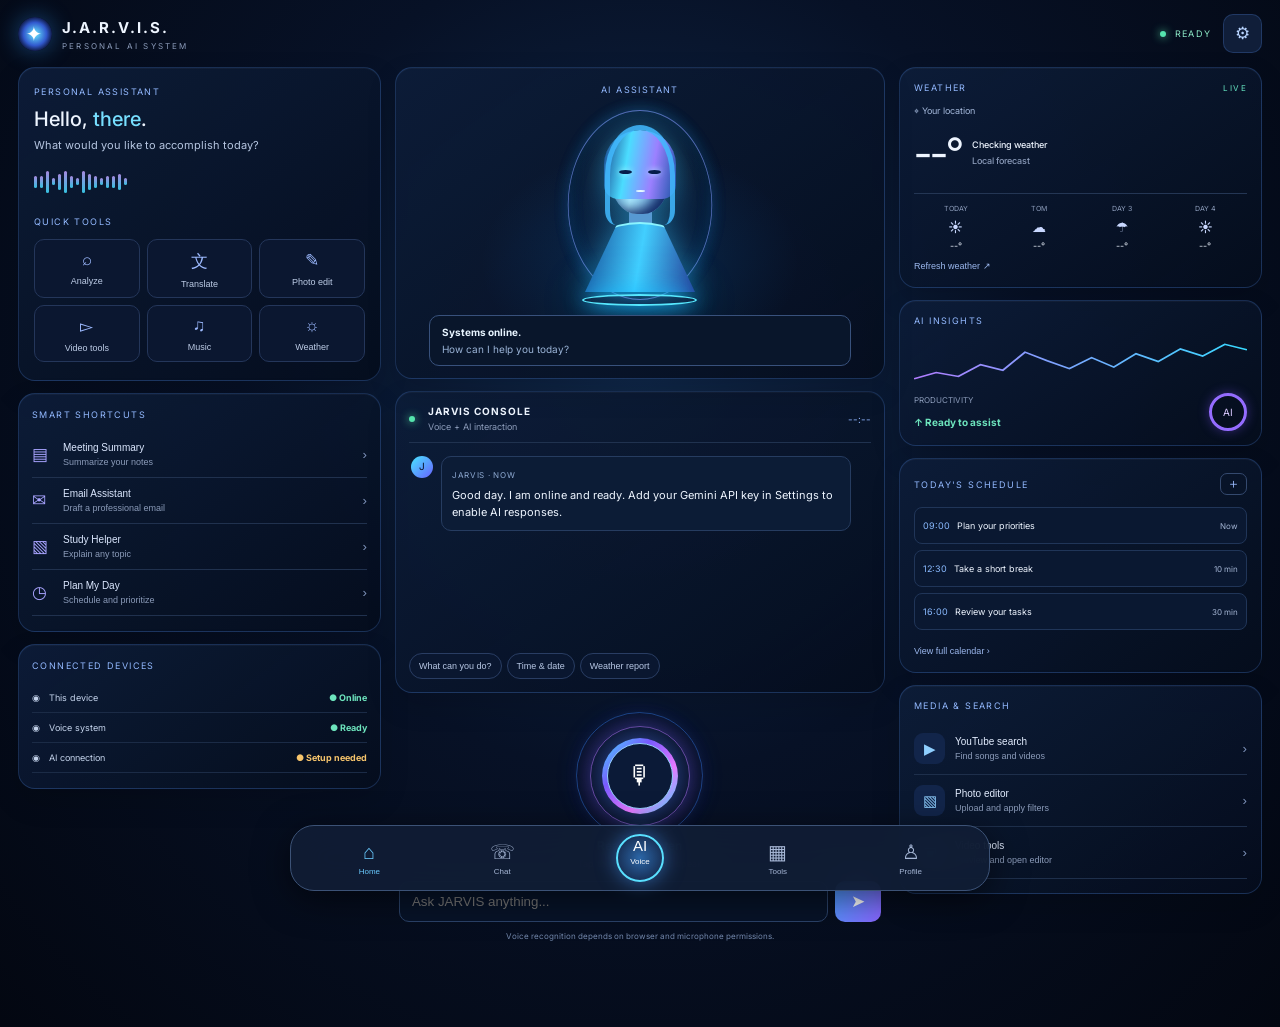
==== commit 3d435528: "Add files via upload" ====
--- a/frontend/index.html
+++ b/frontend/index.html
@@ -1,781 +1,49 @@
- 
 <!doctype html>
 <html lang="en">
 <head>
 <meta charset="utf-8">
 <meta name="viewport" content="width=device-width,initial-scale=1,viewport-fit=cover">
-<meta name="theme-color" content="#050914">
-<meta name="description" content="JARVIS AI voice assistant and video studio">
-<link rel="manifest" href="manifest.json">
-<title>J.A.R.V.I.S. AI</title>
+<meta name="theme-color" content="#071126">
+<title>JARVIS AI Assistant</title>
+<link rel="manifest" href="manifest.webmanifest">
+<link rel="stylesheet" href="styles.css">
+</head>
+<body>
+<div class="app-shell">
+  <header class="topbar">
+    <div class="brand"><span class="brand-orb">✦</span><div><b>J.A.R.V.I.S.</b><small>PERSONAL AI SYSTEM</small></div></div>
+    <div class="top-actions"><span id="connection" class="status"><i></i> READY</span><button id="settingsBtn" class="icon-btn" aria-label="Settings">⚙</button></div>
+  </header>
+  <main class="dashboard">
+    <aside class="left-column">
+      <section class="panel greeting"><div class="eyebrow">PERSONAL ASSISTANT</div><h2>Hello, <span id="userName">there</span>.</h2><p>What would you like to accomplish today?</p><div class="wave" aria-hidden="true"><i></i><i></i><i></i><i></i><i></i><i></i><i></i><i></i><i></i><i></i><i></i><i></i><i></i><i></i><i></i><i></i></div>
+      <div class="section-label">QUICK TOOLS</div><div class="tool-grid">
+      <button data-command="Help me analyze this" class="tool"><span>⌕</span>Analyze</button><button data-command="Translate hello into Telugu" class="tool"><span>文</span>Translate</button><button data-tool="photo" class="tool"><span>✎</span>Photo edit</button><button data-tool="video" class="tool"><span>▻</span>Video tools</button><button data-command="Search YouTube for trending music" class="tool"><span>♫</span>Music</button><button data-tool="weather" class="tool"><span>☼</span>Weather</button></div></section>
+      <section class="panel"><div class="section-label">SMART SHORTCUTS</div><button class="shortcut" data-command="Summarize a meeting"><span>▤</span><div><b>Meeting Summary</b><small>Summarize your notes</small></div><em>›</em></button><button class="shortcut" data-command="Help me write a professional email"><span>✉</span><div><b>Email Assistant</b><small>Draft a professional email</small></div><em>›</em></button><button class="shortcut" data-command="Help me study a topic"><span>▧</span><div><b>Study Helper</b><small>Explain any topic</small></div><em>›</em></button><button class="shortcut" data-command="Plan my day"><span>◷</span><div><b>Plan My Day</b><small>Schedule and prioritize</small></div><em>›</em></button></section>
+      <section class="panel devices"><div class="section-label">CONNECTED DEVICES</div><div class="device-row"><span>◉ &nbsp; This device</span><b class="green">● Online</b></div><div class="device-row"><span>◉ &nbsp; Voice system</span><b class="green">● Ready</b></div><div class="device-row"><span>◉ &nbsp; AI connection</span><b id="apiStatus" class="amber">● Setup needed</b></div></section>
+    </aside>
+    <section class="center-column">
+      <section class="hero panel">
+        <div class="eyebrow">AI ASSISTANT</div><div class="holo"><div class="halo h1"></div><div class="halo h2"></div><div class="avatar"><span class="hair"></span><span class="face"><i></i><i></i><b></b></span><span class="neck"></span><span class="body-glow"></span></div><div class="platform"></div></div>
+        <div class="assistant-caption"><b>Systems online.</b><span id="heroStatus">How can I help you today?</span></div>
+      </section>
+      <section class="panel chat-panel"><div class="chat-head"><span class="live-dot"></span><div><b>JARVIS CONSOLE</b><small>Voice + AI interaction</small></div><span class="clock" id="clock">--:--</span></div><div id="chatLog" class="chat-log"><div class="message ai"><span class="mini-orb">J</span><div><small>JARVIS · NOW</small><p>Good day. I am online and ready. Add your Gemini API key in Settings to enable AI responses.</p></div></div></div><div class="suggestions"><button data-command="What can you do?">What can you do?</button><button data-command="Tell me the time and date">Time & date</button><button data-command="Give me a weather report">Weather report</button></div></section>
+      <section class="voice-panel"><div class="voice-rings"><div class="voice-ring"><button id="micBtn" aria-label="Start voice input">🎙</button></div></div><b id="listenState">Ready to listen</b><small>Tap the microphone to speak</small><div class="input-row"><input id="promptInput" placeholder="Ask JARVIS anything..." autocomplete="off"><button id="sendBtn">➤</button></div><div class="fineprint">Voice recognition depends on browser and microphone permissions.</div></section>
+    </section>
+    <aside class="right-column">
+      <section class="panel weather-card"><div class="panel-title">WEATHER <span>LIVE</span></div><div class="location">⌖ <span id="weatherLocation">Your location</span></div><div class="weather-main"><strong id="temp">--°</strong><div><b id="weatherDesc">Checking weather</b><small id="feels">Local forecast</small></div></div><div class="forecast"><div><small>TODAY</small><b>☀</b><span id="todayHi">--°</span></div><div><small>TOM</small><b>☁</b><span id="tomHi">--°</span></div><div><small>DAY 3</small><b>☂</b><span>--°</span></div><div><small>DAY 4</small><b>☀</b><span>--°</span></div></div><button id="refreshWeather" class="text-link">Refresh weather ↗</button></section>
+      <section class="panel insights"><div class="panel-title">AI INSIGHTS</div><div class="mini-chart"><svg viewBox="0 0 300 70" preserveAspectRatio="none"><defs><linearGradient id="lineGlow"><stop stop-color="#b17cff"/><stop offset="1" stop-color="#37d9ff"/></linearGradient></defs><path d="M0 52 L20 44 L40 49 L60 34 L80 41 L100 18 L120 29 L140 39 L160 25 L180 37 L200 20 L220 30 L240 14 L260 23 L280 8 L300 15" fill="none" stroke="url(#lineGlow)" stroke-width="2"/></svg></div><div class="insight-bottom"><div><small>PRODUCTIVITY</small><b class="green">↑ Ready to assist</b></div><span class="score">AI</span></div></section>
+      <section class="panel schedule"><div class="panel-title">TODAY'S SCHEDULE <button id="calendarBtn">＋</button></div><div id="scheduleList"><div class="event"><time>09:00</time><span>Plan your priorities</span><small>Now</small></div><div class="event"><time>12:30</time><span>Take a short break</span><small>10 min</small></div><div class="event"><time>16:00</time><span>Review your tasks</span><small>30 min</small></div></div><button class="text-link" data-command="Help me make a daily schedule">View full calendar ›</button></section>
+      <section class="panel trending"><div class="panel-title">MEDIA & SEARCH</div><button class="media-link" data-tool="youtube"><span class="media-icon">▶</span><span><b>YouTube search</b><small>Find songs and videos</small></span><em>›</em></button><button class="media-link" data-tool="photo"><span class="media-icon">▧</span><span><b>Photo editor</b><small>Upload and apply filters</small></span><em>›</em></button><button class="media-link" data-tool="video"><span class="media-icon">▣</span><span><b>Video tools</b><small>Preview and open editor</small></span><em>›</em></button></section>
+    </aside>
+  </main>
+  <nav class="bottom-nav"><button class="active" data-nav="home">⌂<small>Home</small></button><button data-nav="chat">☏<small>Chat</small></button><button class="nav-ai" id="navMic">AI<small>Voice</small></button><button data-nav="tools">▦<small>Tools</small></button><button id="navSettings">♙<small>Profile</small></button></nav>
+</div>
 
-<style>
-:root {
-  --bg:#050914;
-  --panel:#0a172c;
-  --cyan:#00eaff;
-  --blue:#287bff;
-  --text:#e8fbff;
-  --muted:#8ba9bc;
-  --line:#164e70;
-}
-* { box-sizing:border-box; }
-body {
-  margin:0;
-  min-height:100vh;
-  background:radial-gradient(ellipse at top,#11294b 0,#050914 56%,#02040a 100%);
-  color:var(--text);
-  font:15px system-ui,-apple-system,Segoe UI,sans-serif;
-}
-button,input,select { font:inherit; }
-button {
-  cursor:pointer;
-  color:var(--text);
-  border:1px solid #167c9b;
-  background:linear-gradient(135deg,#102b49,#071323);
-  border-radius:12px;
-  padding:10px 13px;
-}
-button:active { transform:scale(.98); }
-button:focus-visible,input:focus-visible,select:focus-visible {
-  outline:2px solid var(--cyan);
-  outline-offset:2px;
-}
-header {
-  display:flex;
-  justify-content:space-between;
-  align-items:center;
-  padding:15px 16px;
-  border-bottom:1px solid #10364f;
-  background:#030812e8;
-  position:sticky;
-  top:0;
-  z-index:5;
-  backdrop-filter:blur(12px);
-}
-.brand {
-  font-weight:900;
-  letter-spacing:2px;
-  color:var(--cyan);
-}
-.sub {
-  font-size:10px;
-  color:var(--muted);
-  letter-spacing:1.5px;
-}
-.status-dot { font-size:11px;color:#6effd3; }
-main { max-width:820px;margin:auto;padding:15px; }
-.reactor-wrap {
-  display:grid;
-  place-items:center;
-  padding:14px 0 20px;
-}
-.reactor {
-  width:145px;
-  height:145px;
-  border:2px solid var(--cyan);
-  border-radius:50%;
-  display:grid;
-  place-items:center;
-  position:relative;
-  box-shadow:0 0 22px #00d9ff55,inset 0 0 24px #00d9ff28;
-  animation:pulse 3s infinite;
-}
-.reactor:before,.reactor:after {
-  content:"";
-  position:absolute;
-  inset:12px;
-  border:1px dashed #318bff;
-  border-radius:50%;
-  animation:spin 14s linear infinite;
-}
-.reactor:after {
-  inset:28px;
-  border:2px solid #287dff;
-  animation-direction:reverse;
-  animation-duration:9s;
-}
-.core {
-  z-index:1;
-  text-align:center;
-  color:var(--cyan);
-  font-size:12px;
-  letter-spacing:2px;
-}
-.core b { display:block;font-size:35px;letter-spacing:0; }
-@keyframes spin { to { transform:rotate(360deg); } }
-@keyframes pulse {
-  50% { box-shadow:0 0 38px #00d9ff99,inset 0 0 32px #00d9ff44; }
-}
-.grid {
-  display:grid;
-  grid-template-columns:repeat(2,minmax(0,1fr));
-  gap:10px;
-}
-.panel {
-  background:linear-gradient(150deg,#0b1a30ef,#060d1aef);
-  border:1px solid var(--line);
-  border-radius:16px;
-  padding:14px;
-  margin-bottom:11px;
-  box-shadow:0 8px 24px #0004;
-}
-.panel h2 {
-  font-size:13px;
-  letter-spacing:1.2px;
-  margin:0 0 11px;
-  color:var(--cyan);
-}
-.metric { font-size:20px;font-weight:750; }
-.muted { color:var(--muted);font-size:12px;line-height:1.5; }
-.wide { grid-column:1/-1; }
-.center { text-align:center; }
-.row { display:flex;gap:8px;align-items:center;flex-wrap:wrap; }
-.row>* { flex:1; }
-.nav { display:flex;gap:7px;margin:15px 0;overflow:auto; }
-.nav button { white-space:nowrap;flex:1;padding:10px 6px; }
-.nav .active,.selected {
-  background:#073b54;
-  border-color:var(--cyan);
-  box-shadow:0 0 13px #00d9ff32;
-}
-.primary {
-  background:linear-gradient(135deg,#006b88,#154fc0);
-  border-color:var(--cyan);
-  font-weight:700;
-}
-.voice {
-  width:90px;
-  height:90px;
-  border-radius:50%;
-  font-size:31px;
-  display:grid;
-  place-items:center;
-  margin:10px auto;
-  border:2px solid var(--cyan);
-  box-shadow:0 0 18px #00eaff44;
-}
-.voice.listening {
-  animation:pulse .8s infinite;
-  background:#073c4e;
-  box-shadow:0 0 34px #00eaffcc;
-}
-.field {
-  width:100%;
-  border:1px solid #1b5675;
-  background:#030a16;
-  color:var(--text);
-  padding:11px;
-  border-radius:10px;
-  margin:6px 0 11px;
-}
-.hidden { display:none!important; }
-.result {
-  white-space:pre-wrap;
-  background:#030a16;
-  border:1px solid #153b54;
-  padding:12px;
-  border-radius:11px;
-  min-height:44px;
-  overflow-wrap:anywhere;
-  text-align:left;
-}
-.video {
-  width:100%;
-  max-height:300px;
-  background:#02040a;
-  border-radius:11px;
-  margin-top:8px;
-}
-.style-cinematic { filter:contrast(1.25) saturate(.85) sepia(.15); }
-.style-action { filter:contrast(1.5) saturate(1.45); }
-.style-emotional { filter:saturate(.65) brightness(1.08) sepia(.12); }
-.style-animated { filter:saturate(1.8) contrast(1.2) hue-rotate(8deg); }
-.style-options {
-  display:grid;
-  grid-template-columns:repeat(2,1fr);
-  gap:8px;
-}
-.notice { font-size:12px;color:#a6c5d8;line-height:1.55; }
-.toast {
-  position:fixed;
-  bottom:18px;
-  left:5%;
-  width:90%;
-  background:#102e43;
-  border:1px solid var(--cyan);
-  padding:12px 15px;
-  border-radius:12px;
-  z-index:10;
-  display:none;
-}
-.footer { text-align:center;color:#638499;font-size:11px;padding:18px 0; }
-@media(max-width:420px) {
-  main { padding:10px; }
-  .panel { padding:11px; }
-  .metric { font-size:17px; }
-  .reactor { width:130px;height:130px; }
-}
-</style>
-</head>
+<div id="settingsModal" class="modal hidden"><div class="modal-card"><button class="close" data-close>×</button><div class="eyebrow">SYSTEM CONFIGURATION</div><h2>JARVIS Settings</h2><p class="muted">Your Gemini key is saved on this device only.</p><label for="apiKey">Gemini API key</label><div class="key-row"><input id="apiKey" type="password" placeholder="Paste your API key"><button id="toggleKey">Show</button></div><label for="modelSelect">Gemini model</label><select id="modelSelect"><option value="gemini-2.5-flash">Gemini 2.5 Flash</option><option value="gemini-2.0-flash">Gemini 2.0 Flash</option><option value="gemini-1.5-flash">Gemini 1.5 Flash (legacy)</option></select><label for="nameInput">What should JARVIS call you?</label><input id="nameInput" placeholder="Your name"><button id="saveSettings" class="primary">Save settings</button><p class="tiny">Do not share your API key. A browser app cannot keep a key secret from someone who can inspect the device or app files.</p></div></div>
 
-<body>
-<header>
-  <div>
-    <div class="brand">J.A.R.V.I.S. AI</div>
-    <div class="sub">PERSONAL INTELLIGENCE SYSTEM</div>
-  </div>
-  <div class="status-dot" id="connection">● SYSTEM READY</div>
-</header>
-
-<main>
-  <div class="reactor-wrap">
-    <div class="reactor">
-      <div class="core"><b>J</b>AI CORE</div>
-    </div>
-  </div>
-
-  <div class="grid">
-    <section class="panel">
-      <h2>LOCAL TIME</h2>
-      <div class="metric" id="clock">--:--:--</div>
-      <div class="muted" id="date">Loading…</div>
-    </section>
-
-    <section class="panel">
-      <h2>DEVICE BATTERY</h2>
-      <div class="metric" id="battery">Unavailable</div>
-      <div class="muted" id="charging">Browser support dependent</div>
-    </section>
-
-    <section class="panel">
-      <h2>WEATHER</h2>
-      <div class="metric" id="weather">Not loaded</div>
-      <div class="muted" id="weatherDetail">Configure API key in Settings</div>
-      <button id="weatherBtn">Refresh weather</button>
-    </section>
-
-    <section class="panel">
-      <h2>VOICE STATUS</h2>
-      <div class="metric" id="voiceStatus">Standby</div>
-      <div class="muted" id="listenText">Tap the microphone to speak</div>
-    </section>
-  </div>
-
-  <div class="nav">
-    <button class="active" data-page="home">Home</button>
-    <button data-page="video">AI Video Studio</button>
-    <button data-page="settings">Settings</button>
-  </div>
-
-  <section id="page-home" class="panel center">
-    <h2>VOICE ASSISTANT</h2>
-    <button class="voice" id="voiceBtn" aria-label="Start voice assistant">🎙️</button>
-    <div class="result" id="transcript">Hello! I am J.A.R.V.I.S. How can I help you?</div>
-
-    <div class="row" style="margin-top:10px">
-      <input class="field" id="commandInput" placeholder="Type a command…" aria-label="Type a command">
-      <button class="primary" id="sendCommand" style="flex:0 0 auto">Send</button>
-    </div>
-
-    <div class="row">
-      <button data-command="What time is it?">Time</button>
-      <button data-command="What's the weather?">Weather</button>
-      <button data-command="Open YouTube">YouTube</button>
-      <button data-command="Play music">Music</button>
-    </div>
-  </section>
-
-  <section id="page-video" class="panel hidden">
-    <h2>AI VIDEO STUDIO</h2>
-    <p class="notice">
-      Select a video to preview four visual styles. This starter applies
-      real-time preview filters; true AI video generation and rendered export
-      require a video AI service/backend.
-    </p>
-
-    <label class="muted" for="videoFile">Choose video</label>
-    <input class="field" type="file" id="videoFile" accept="video/*">
-    <video class="video" id="videoPreview" controls playsinline></video>
-
-    <h2 style="margin-top:16px">CHOOSE A VERSION</h2>
-    <div class="style-options">
-      <button data-style="cinematic" class="selected">Cinematic</button>
-      <button data-style="action">Action</button>
-      <button data-style="emotional">Emotional</button>
-      <button data-style="animated">Animated</button>
-    </div>
-
-    <p class="muted" id="styleStatus">Preview style: Cinematic</p>
-    <div class="row">
-      <button id="shareVideo">Share / WhatsApp</button>
-      <button id="downloadVideo">Download original</button>
-    </div>
-    <p class="notice">
-      Download saves the selected original video. WhatsApp share support
-      depends on the Android browser and available share targets.
-    </p>
-  </section>
-
-  <section id="page-settings" class="panel hidden">
-    <h2>SETTINGS & API KEYS</h2>
-
-    <label class="muted" for="apiKey">Gemini API key</label>
-    <input class="field" id="apiKey" type="password" autocomplete="off" placeholder="Paste Gemini API key">
-
-    <div class="row">
-      <button id="toggleKey">Show / hide</button>
-      <button class="primary" id="saveKey">Save key</button>
-      <button id="clearKey">Clear</button>
-    </div>
-
-    <p class="notice">
-      Saved in this browser on this device. For a public app, keep provider
-      keys on a secure backend.
-    </p>
-
-    <label class="muted" for="weatherKey">OpenWeather API key</label>
-    <input class="field" id="weatherKey" type="password" placeholder="Weather API key">
-
-    <label class="muted" for="city">Weather city</label>
-    <input class="field" id="city" placeholder="e.g. Tirupati">
-
-    <label class="muted" for="language">Assistant language</label>
-    <select class="field" id="language">
-      <option value="en-IN">English (India)</option>
-      <option value="te-IN">తెలుగు (Telugu)</option>
-      <option value="hi-IN">हिन्दी (Hindi)</option>
-      <option value="ta-IN">தமிழ் (Tamil)</option>
-      <option value="kn-IN">ಕನ್ನಡ (Kannada)</option>
-      <option value="ml-IN">മലയാളം (Malayalam)</option>
-    </select>
-
-    <button class="primary" id="saveSettings">Save settings</button>
-    <p class="notice">
-      Microphone recognition requires browser support, HTTPS, and permission.
-      API usage may incur charges.
-    </p>
-  </section>
-
-  <div class="footer">J.A.R.V.I.S. AI • ANDROID-FRIENDLY PWA</div>
-</main>
-
-<div class="toast" id="toast" role="status"></div>
-
-<script>
-const $ = id => document.getElementById(id);
-
-const get = key => {
-  try {
-    return localStorage.getItem(key) || '';
-  } catch (e) {
-    return '';
-  }
-};
-
-const put = (key, value) => {
-  try {
-    localStorage.setItem(key, value);
-    return true;
-  } catch (e) {
-    notify('Browser storage is unavailable.');
-    return false;
-  }
-};
-
-function notify(message) {
-  const toast = $('toast');
-  toast.textContent = message;
-  toast.style.display = 'block';
-  clearTimeout(window.toastTimer);
-  window.toastTimer = setTimeout(() => {
-    toast.style.display = 'none';
-  }, 3300);
-}
-
-function tick() {
-  const d = new Date();
-  $('clock').textContent = d.toLocaleTimeString([], {
-    hour:'2-digit',
-    minute:'2-digit',
-    second:'2-digit'
-  });
-  $('date').textContent = d.toLocaleDateString([], {
-    weekday:'long',
-    year:'numeric',
-    month:'long',
-    day:'numeric'
-  });
-}
-
-tick();
-setInterval(tick, 1000);
-
-if (navigator.getBattery) {
-  navigator.getBattery().then(battery => {
-    const update = () => {
-      $('battery').textContent = Math.round(battery.level * 100) + '%';
-      $('charging').textContent = battery.charging ? 'Charging' : 'On battery';
-    };
-    update();
-    battery.addEventListener('levelchange', update);
-    battery.addEventListener('chargingchange', update);
-  }).catch(() => {});
-}
-
-$('apiKey').value = get('jarvis_gemini_key');
-$('weatherKey').value = get('jarvis_weather_key');
-$('city').value = get('jarvis_city') || 'Tirupati';
-$('language').value = get('jarvis_language') || 'en-IN';
-
-$('toggleKey').onclick = () => {
-  $('apiKey').type = $('apiKey').type === 'password' ? 'text' : 'password';
-};
-
-$('saveKey').onclick = () => {
-  if (put('jarvis_gemini_key', $('apiKey').value)) {
-    notify('Gemini key saved on this device.');
-  }
-};
-
-$('clearKey').onclick = () => {
-  $('apiKey').value = '';
-  put('jarvis_gemini_key', '');
-  notify('API key cleared.');
-};
-
-$('saveSettings').onclick = () => {
-  put('jarvis_gemini_key', $('apiKey').value);
-  put('jarvis_weather_key', $('weatherKey').value);
-  put('jarvis_city', $('city').value.trim());
-  put('jarvis_language', $('language').value);
-  notify('Settings saved.');
-};
-
-document.querySelectorAll('[data-page]').forEach(button => {
-  button.onclick = () => {
-    document.querySelectorAll('[data-page]').forEach(item => {
-      item.classList.toggle('active', item === button);
-    });
-
-    ['home', 'video', 'settings'].forEach(page => {
-      $('page-' + page).classList.toggle('hidden', page !== button.dataset.page);
-    });
-  };
-});
-
-function speak(text) {
-  if (!('speechSynthesis' in window)) return;
-
-  speechSynthesis.cancel();
-
-  const utterance = new SpeechSynthesisUtterance(text);
-  utterance.lang = get('jarvis_language') || 'en-IN';
-  speechSynthesis.speak(utterance);
-}
-
-async function askAI(prompt) {
-  const key = get('jarvis_gemini_key');
-
-  if (!key) {
-    return 'Please add your Gemini API key in Settings to enable AI answers.';
-  }
-
-  try {
-    const response = await fetch(
-      'https://generativelanguage.googleapis.com/v1beta/models/gemini-2.5-flash:generateContent?key='
-      + encodeURIComponent(key),
-      {
-        method:'POST',
-        headers:{'Content-Type':'application/json'},
-        body:JSON.stringify({
-          contents:[{
-            parts:[{
-              text:'You are J.A.R.V.I.S., a helpful voice assistant. Reply concisely in '
-                + (get('jarvis_language') || 'en-IN')
-                + '. User request: ' + prompt
-            }]
-          }]
-        })
-      }
-    );
-
-    const data = await response.json();
-
-    if (!response.ok) {
-      throw Error(data.error?.message || 'AI request failed');
-    }
-
-    return data.candidates?.[0]?.content?.parts
-      ?.map(part => part.text || '')
-      .join('') || 'No response received.';
-
-  } catch (error) {
-    return 'AI error: ' + error.message;
-  }
-}
-
-async function getWeather() {
-  const key = get('jarvis_weather_key');
-  const city = get('jarvis_city') || 'Tirupati';
-
-  if (!key) {
-    $('weather').textContent = 'API key needed';
-    $('weatherDetail').textContent = 'Add OpenWeather key in Settings';
-    return 'Please add your weather API key in Settings.';
-  }
-
-  try {
-    const response = await fetch(
-      'https://api.openweathermap.org/data/2.5/weather?q='
-      + encodeURIComponent(city)
-      + '&appid=' + encodeURIComponent(key)
-      + '&units=metric'
-    );
-
-    const data = await response.json();
-
-    if (!response.ok) {
-      throw Error(data.message || 'Weather request failed');
-    }
-
-    const temperature = Math.round(data.main.temp) + '°C';
-
-    $('weather').textContent = temperature;
-    $('weatherDetail').textContent =
-      data.weather?.[0]?.description + ' · ' + data.name;
-
-    return 'The weather in ' + data.name + ' is '
-      + data.weather?.[0]?.description + ', ' + temperature + '.';
-
-  } catch (error) {
-    $('weather').textContent = 'Unavailable';
-    $('weatherDetail').textContent = error.message;
-    return 'Weather error: ' + error.message;
-  }
-}
-
-$('weatherBtn').onclick = async () => {
-  notify(await getWeather());
-};
-
-function openLink(url, label) {
-  if (confirm('Open ' + label + '?')) {
-    window.open(url, '_blank', 'noopener,noreferrer');
-  }
-}
-
-async function handleCommand(raw) {
-  const query = raw.trim();
-  if (!query) return;
-
-  $('transcript').textContent =
-    'You: ' + query + '\n\nJ.A.R.V.I.S. is thinking…';
-
-  $('voiceStatus').textContent = 'Processing';
-
-  const command = query.toLowerCase();
-  let answer;
-
-  if (/weather|వాతావరణం/.test(command)) {
-    answer = await getWeather();
-
-  } else if (/time|సమయం/.test(command)) {
-    answer = 'The time is ' + new Date().toLocaleTimeString();
-
-  } else if (/date|today|తేదీ/.test(command)) {
-    answer = 'Today is ' + new Date().toLocaleDateString(undefined, {
-      weekday:'long',
-      year:'numeric',
-      month:'long',
-      day:'numeric'
-    });
-
-  } else if (/play music|music|పాట/.test(command)) {
-    answer = 'Opening YouTube Music.';
-    openLink('https://music.youtube.com', 'YouTube Music');
-
-  } else if (/youtube/.test(command)) {
-    answer = 'Opening YouTube.';
-    openLink('https://m.youtube.com', 'YouTube');
-
-  } else if (/\bcall\b/.test(command)) {
-    const number = query.replace(/^.*?\bcall\b/i, '').trim();
-
-    if (/^[+0-9 ()-]{3,}$/.test(number)) {
-      answer = 'Opening the phone dialer. Confirm the call on your device.';
-
-      if (confirm('Open phone dialer for ' + number + '?')) {
-        location.href = 'tel:' + number;
-      }
-    } else {
-      answer = 'Say call followed by a phone number.';
-    }
-
-  } else if (/open (chrome|browser)/.test(command)) {
-    answer = 'Opening a browser search page.';
-    openLink('https://www.google.com', 'Google');
-
-  } else {
-    answer = await askAI(query);
-  }
-
-  $('transcript').textContent =
-    'You: ' + query + '\n\nJ.A.R.V.I.S.: ' + answer;
-
-  $('voiceStatus').textContent = 'Standby';
-  speak(answer);
-}
-
-$('sendCommand').onclick = () => {
-  const query = $('commandInput').value;
-  $('commandInput').value = '';
-  handleCommand(query);
-};
-
-$('commandInput').addEventListener('keydown', event => {
-  if (event.key === 'Enter') {
-    $('sendCommand').click();
-  }
-});
-
-document.querySelectorAll('[data-command]').forEach(button => {
-  button.onclick = () => handleCommand(button.dataset.command);
-});
-
-const SpeechRecognitionAPI =
-  window.SpeechRecognition || window.webkitSpeechRecognition;
-
-let recognition = null;
-let listening = false;
-
-if (SpeechRecognitionAPI) {
-  recognition = new SpeechRecognitionAPI();
-  recognition.continuous = false;
-  recognition.interimResults = false;
-
-  recognition.onstart = () => {
-    listening = true;
-    $('voiceBtn').classList.add('listening');
-    $('voiceStatus').textContent = 'Listening';
-    $('listenText').textContent = 'Listening… speak now';
-  };
-
-  recognition.onresult = event => {
-    handleCommand(event.results[0][0].transcript);
-  };
-
-  recognition.onerror = event => {
-    notify('Voice error: ' + event.error);
-  };
-
-  recognition.onend = () => {
-    listening = false;
-    $('voiceBtn').classList.remove('listening');
-    $('voiceStatus').textContent = 'Standby';
-    $('listenText').textContent = 'Tap the microphone to speak';
-  };
-
-} else {
-  $('listenText').textContent =
-    'Voice recognition is not supported in this browser.';
-}
-
-$('voiceBtn').onclick = () => {
-  if (!recognition) {
-    notify('Try a browser that supports speech recognition, such as Chrome.');
-    return;
-  }
-
-  try {
-    if (listening) {
-      recognition.stop();
-    } else {
-      recognition.lang = get('jarvis_language') || 'en-IN';
-      recognition.start();
-    }
-  } catch (error) {
-    notify('Could not start microphone. Check browser permissions.');
-  }
-};
-
-let videoURL = '';
-
-$('videoFile').onchange = event => {
-  const file = event.target.files?.[0];
-  if (!file) return;
-
-  if (videoURL) URL.revokeObjectURL(videoURL);
-
-  videoURL = URL.createObjectURL(file);
-  $('videoPreview').src = videoURL;
-  $('videoPreview').className = 'video style-cinematic';
-  $('videoPreview').dataset.filename = file.name;
-  $('styleStatus').textContent = 'Preview style: Cinematic';
-
-  notify('Video loaded for preview.');
-};
-
-document.querySelectorAll('[data-style]').forEach(button => {
-  button.onclick = () => {
-    document.querySelectorAll('[data-style]').forEach(item => {
-      item.classList.toggle('selected', item === button);
-    });
-
-    $('videoPreview').className = 'video style-' + button.dataset.style;
-    $('styleStatus').textContent = 'Preview style: ' + button.textContent;
-  };
-});
-
-$('downloadVideo').onclick = () => {
-  if (!videoURL) {
-    notify('Choose a video first.');
-    return;
-  }
-
-  const link = document.createElement('a');
-  link.href = videoURL;
-  link.download = $('videoPreview').dataset.filename || 'jarvis-video.mp4';
-  document.body.appendChild(link);
-  link.click();
-  link.remove();
-};
-
-$('shareVideo').onclick = async () => {
-  const file = $('videoFile').files?.[0];
-
-  if (!file) {
-    notify('Choose a video first.');
-    return;
-  }
-
-  try {
-    if (navigator.canShare && navigator.canShare({files:[file]})) {
-      await navigator.share({
-        files:[file],
-        title:'J.A.R.V.I.S. AI video'
-      });
-    } else {
-      openLink(
-        'https://wa.me/?text=' +
-        encodeURIComponent('My video from J.A.R.V.I.S. AI'),
-        'WhatsApp'
-      );
-
-      notify('Attach the downloaded video in WhatsApp manually.');
-    }
-  } catch (error) {
-    if (error.name !== 'AbortError') {
-      notify('Sharing unavailable. Try Download instead.');
-    }
-  }
-};
-
-if ('serviceWorker' in navigator && location.protocol !== 'file:') {
-  window.addEventListener('load', () => {
-    navigator.serviceWorker.register('./sw.js').catch(() => {});
-  });
-}
-</script>
+<div id="toolModal" class="modal hidden"><div class="modal-card"><button class="close" data-toolclose>×</button><div class="eyebrow">JARVIS TOOLKIT</div><h2 id="toolTitle">Tool</h2><p id="toolDescription" class="muted"></p><div id="toolBody"></div></div></div>
+<div id="toast" class="toast"></div>
+<script src="app.js"></script>
 </body>
-</html>
+</html>
--- a/frontend/styles.css
+++ b/frontend/styles.css
@@ -0,0 +1,3 @@
+@import url('https://fonts.googleapis.com/css2?family=Inter:wght@400;500;600;700&display=swap');
+:root{color-scheme:dark;--bg:#050b19;--panel:rgba(9,21,43,.83);--line:rgba(91,155,255,.22);--cyan:#48dfff;--blue:#4285ff;--purple:#a66cff;--muted:#8b9bb9;--text:#eef5ff}
+*{box-sizing:border-box}body{margin:0;background:radial-gradient(ellipse at 50% 35%,#10284a 0,#071126 44%,#030711 100%);font-family:Inter,system-ui,sans-serif;color:var(--text);min-height:100vh}.app-shell{max-width:1500px;margin:auto;padding:14px 18px 86px}.topbar{display:flex;align-items:center;justify-content:space-between;margin:0 auto 14px;max-width:1450px}.brand{display:flex;align-items:center;gap:10px;letter-spacing:2px}.brand b{font-size:15px}.brand small{display:block;font-size:8px;letter-spacing:2.2px;color:var(--muted);margin-top:4px}.brand-orb{display:grid;place-items:center;width:34px;height:34px;border-radius:50%;color:#fff;font-size:20px;background:radial-gradient(circle,#68eaff,#3159ce 48%,#111e4e 70%);box-shadow:0 0 22px #2f9dff66}.top-actions{display:flex;align-items:center;gap:12px}.status{font-size:9px;color:#8eecc9;letter-spacing:1.2px}.status i,.live-dot{display:inline-block;width:6px;height:6px;border-radius:50%;background:#55e4ad;box-shadow:0 0 8px #55e4ad;margin-right:5px}.icon-btn{background:#101e39;border:1px solid var(--line);color:#b8d4ff;border-radius:10px;padding:8px 11px;font-size:17px}.dashboard{display:grid;grid-template-columns:minmax(205px,1fr) minmax(300px,1.35fr) minmax(205px,1fr);gap:14px}.left-column,.right-column,.center-column{display:flex;flex-direction:column;gap:12px;min-width:0}.panel{border:1px solid var(--line);border-radius:17px;background:linear-gradient(145deg,rgba(13,29,57,.92),rgba(5,13,29,.91));box-shadow:inset 0 1px 0 #ffffff08,0 12px 30px #0002;overflow:hidden}.greeting{padding:18px 15px}.eyebrow,.section-label,.panel-title{font-size:9px;letter-spacing:1.4px;color:#93b9ff}.greeting h2{font-size:20px;margin:10px 0 6px;font-weight:500}.greeting h2 span{color:#77dfff}.greeting p{font-size:11px;line-height:1.6;color:#b6c6e1;margin:0 0 13px}.wave{height:28px;display:flex;align-items:center;gap:3px;margin-bottom:20px}.wave i{width:3px;border-radius:8px;background:linear-gradient(#c29cff,#3ddfff);height:var(--h,12px);opacity:.85}.wave i:nth-child(3n){--h:22px}.wave i:nth-child(4n){--h:7px}.wave i:nth-child(5n){--h:16px}.section-label{margin-bottom:12px}.tool-grid{display:grid;grid-template-columns:repeat(3,1fr);gap:7px}.tool{min-width:0;border:1px solid #24365a;background:#0b1730;color:#bdcce6;border-radius:10px;padding:10px 2px 8px;font-size:9px;display:flex;flex-direction:column;align-items:center;gap:6px}.tool span{font-size:17px;color:#9dbaff}.tool:hover,.shortcut:hover,.media-link:hover{border-color:#4b9fff;background:#122547}.left-column>.panel:not(.greeting){padding:15px 13px}.shortcut{width:100%;display:flex;align-items:center;gap:9px;background:none;border:0;border-bottom:1px solid #20314e;color:#dce8ff;text-align:left;padding:10px 0}.shortcut>span{font-size:17px;color:#a9a4ff;width:22px}.shortcut div{flex:1;min-width:0}.shortcut b,.media-link b{font-size:10px;font-weight:500;display:block}.shortcut small,.media-link small{font-size:9px;color:var(--muted);display:block;margin-top:4px}.shortcut em,.media-link em{font-style:normal;color:#8095bd}.device-row{display:flex;justify-content:space-between;font-size:9px;padding:9px 0;border-bottom:1px solid #1b2b46;color:#c4d3eb}.green{color:#6de4bd!important}.amber{color:#f7c56c!important}.hero{padding:16px 10px 12px;text-align:center;position:relative;min-height:310px}.holo{height:220px;position:relative;display:grid;place-items:center;overflow:hidden;background:radial-gradient(ellipse at 50% 76%,#0875cb36,transparent 48%)}.halo{position:absolute;border:1px solid #4dc9ff66;border-radius:50%;width:190px;height:190px;box-shadow:0 0 18px #1b9bff22,inset 0 0 20px #1b9bff15}.h1{transform:scaleX(.76) rotate(22deg)}.h2{transform:scaleX(.76) rotate(-22deg);border-color:#a47aff66}.avatar{height:178px;width:120px;position:relative;filter:drop-shadow(0 0 15px #39caff7c)}.face{position:absolute;top:22px;left:31px;width:58px;height:76px;border-radius:48% 48% 45% 45%;background:linear-gradient(100deg,#317db5,#a9eaff 42%,#497bc4);box-shadow:inset -8px -4px 12px #142d68;z-index:2}.face:before{content:"";position:absolute;inset:-8px -7px 15px;border-radius:50% 50% 20% 20%;background:linear-gradient(100deg,#163e89,#4bdcff,#9b80ff,#1854a5);z-index:-1}.face i{position:absolute;top:32px;width:13px;height:4px;border-radius:50%;background:#061d4b;box-shadow:0 0 6px #b1f7ff}.face i:first-child{left:8px}.face i:nth-child(2){right:8px}.face b{position:absolute;top:52px;left:25px;width:9px;height:2px;background:#e7faff;border-radius:50%}.hair{position:absolute;top:9px;left:25px;width:70px;height:100px;border-radius:50% 50% 15% 15%;border:5px solid #42baff;border-bottom:0;z-index:3;opacity:.85}.neck{position:absolute;top:90px;left:49px;width:23px;height:26px;background:#5799d2}.body-glow{position:absolute;top:106px;left:5px;width:110px;height:70px;border-radius:50% 50% 0 0;background:linear-gradient(100deg,#164d99,#42cfff,#263c95);clip-path:polygon(30% 0,70% 0,100% 100%,0 100%);border-top:2px solid #8bf4ff}.platform{position:absolute;bottom:9px;width:115px;height:12px;border:2px solid #56e8ff;border-radius:50%;box-shadow:0 0 20px #14bcff,0 0 40px #14bcff88}.assistant-caption{position:relative;margin:0 auto;width:90%;border:1px solid #38517c;border-radius:10px;background:#09162b;padding:10px 12px;text-align:left;font-size:10px}.assistant-caption b{display:block;margin-bottom:5px;color:#e8f5ff}.assistant-caption span{color:#9bb4d7}.chat-panel{padding:13px}.chat-head{display:flex;align-items:center;gap:8px;border-bottom:1px solid #20324f;padding-bottom:10px}.chat-head>div{flex:1}.chat-head b{display:block;font-size:10px;letter-spacing:1px}.chat-head small{display:block;color:var(--muted);font-size:9px;margin-top:4px}.clock{font-size:10px;color:#91b5ff}.chat-log{height:210px;overflow:auto;padding:13px 2px;display:flex;flex-direction:column;gap:12px}.message{display:flex;gap:8px;max-width:96%;font-size:11px;line-height:1.55}.message.user{align-self:flex-end;flex-direction:row-reverse}.message>div{background:#0c1c36;border:1px solid #263c60;padding:9px 10px;border-radius:10px;min-width:0}.message.user>div{background:#172349}.message p{margin:4px 0 0;white-space:pre-wrap;overflow-wrap:anywhere}.message small{font-size:8px;letter-spacing:.7px;color:#8ea9d2}.mini-orb{flex:0 0 22px;width:22px;height:22px;border-radius:50%;display:grid;place-items:center;background:linear-gradient(135deg,#48e5ff,#6861ff);font-size:10px;color:#071126}.suggestions{display:flex;flex-wrap:wrap;gap:5px}.suggestions button{background:#0a1730;border:1px solid #293d63;border-radius:20px;color:#b8c8e5;font-size:9px;padding:7px 9px}.voice-panel{text-align:center;padding:8px 4px 0;display:flex;align-items:center;flex-direction:column}.voice-rings{height:125px;width:150px;display:grid;place-items:center;position:relative}.voice-rings:before,.voice-rings:after{content:"";position:absolute;border:1px solid #348bff66;border-radius:50%;width:125px;height:125px;box-shadow:0 0 25px #326cff18}.voice-rings:after{width:98px;height:98px;border-color:#bd72ff88;box-shadow:0 0 24px #8e4dff4d}.voice-ring{z-index:1;width:76px;height:76px;border-radius:50%;padding:5px;background:linear-gradient(135deg,#43dcff,#785aff,#e778ff,#3bdcff);box-shadow:0 0 28px #5b7dff8a}.voice-ring button{width:100%;height:100%;border-radius:50%;border:1px solid #94cfff;background:#0b1a37;color:white;font-size:26px}.voice-ring.listening{animation:pulse 1s infinite}.voice-panel>b{font-size:12px;color:#a8dfff}.voice-panel>small{font-size:9px;color:var(--muted);margin:5px 0 12px}.input-row{display:flex;width:100%;gap:7px}.input-row input,.modal-card input,.modal-card select{min-width:0;width:100%;background:#071328;border:1px solid #2b4268;border-radius:10px;padding:12px;color:#eff7ff;outline:none}.input-row input:focus,.modal-card input:focus{border-color:#4ccfff}.input-row button,.primary{border:0;border-radius:10px;background:linear-gradient(120deg,#4a9dff,#8965ff);color:white;padding:0 16px;font-size:17px}.fineprint{font-size:8px;color:#7489ad;margin-top:9px}.right-column .panel{padding:14px}.panel-title{display:flex;justify-content:space-between;align-items:center;margin-bottom:12px}.panel-title span{font-size:8px;color:#66e5c1}.location{font-size:9px;color:#a4b8da}.weather-main{display:flex;align-items:center;gap:10px;margin:10px 0 15px}.weather-main strong{font-size:42px;font-weight:400;letter-spacing:-2px}.weather-main b,.weather-main small{display:block;font-size:9px;font-weight:500}.weather-main small{color:var(--muted);margin-top:5px}.forecast{display:grid;grid-template-columns:repeat(4,1fr);border-top:1px solid #243654;padding-top:10px}.forecast div{text-align:center;display:flex;flex-direction:column;gap:5px}.forecast small{font-size:7px;color:var(--muted)}.forecast b{font-size:14px;color:#c9d8ff}.forecast span{font-size:9px}.text-link{background:none;border:0;color:#9bb7ed;font-size:9px;margin-top:10px;padding:0}.mini-chart{height:55px}.mini-chart svg{width:100%;height:100%}.insight-bottom{display:flex;align-items:center;justify-content:space-between}.insight-bottom small{font-size:8px;color:var(--muted);display:block;margin-bottom:5px}.insight-bottom b{font-size:10px}.score{display:grid;place-items:center;width:38px;height:38px;border:3px solid #946cff;border-radius:50%;color:#d9c9ff;font-size:10px;box-shadow:0 0 12px #7b52ff66}.schedule .panel-title button{background:none;border:1px solid #34496e;border-radius:7px;color:#9cbcff}.event{display:flex;align-items:center;gap:7px;padding:12px 8px;background:#0a1831;border:1px solid #203558;border-radius:8px;margin-bottom:6px}.event time{font-size:9px;color:#8abaff}.event span{font-size:9px;flex:1}.event small{font-size:8px;color:#a5b6d5}.media-link{display:flex;width:100%;align-items:center;gap:10px;background:none;border:0;border-bottom:1px solid #1e2f4b;padding:10px 0;text-align:left;color:#e3edff}.media-icon{width:31px;height:31px;display:grid;place-items:center;border-radius:9px;background:#12254a;color:#8fcfff;font-size:15px}.media-link span:nth-child(2){flex:1}.bottom-nav{position:fixed;bottom:9px;left:50%;transform:translateX(-50%);width:min(700px,calc(100% - 28px));display:flex;justify-content:space-around;align-items:center;padding:8px 12px;background:#111d35eF;border:1px solid #3c5276;border-radius:24px;backdrop-filter:blur(18px);z-index:5;box-shadow:0 8px 35px #0008}.bottom-nav button{border:0;background:none;color:#a6b7d6;font-size:20px;display:flex;flex-direction:column;align-items:center;gap:3px;min-width:38px}.bottom-nav small{font-size:8px}.bottom-nav .active{color:#69caff}.bottom-nav .nav-ai{width:48px;height:48px;border-radius:50%;border:2px solid #59dfff;color:white;background:radial-gradient(circle,#2b66a7,#111d3a);box-shadow:0 0 20px #4b9dff8c;font-size:15px}.modal{position:fixed;inset:0;z-index:10;background:#020611d9;backdrop-filter:blur(10px);display:grid;place-items:center;padding:18px}.hidden{display:none!important}.modal-card{position:relative;width:min(440px,100%);max-height:90vh;overflow:auto;border:1px solid #3c5c8c;border-radius:18px;padding:24px;background:linear-gradient(145deg,#10213e,#071124);box-shadow:0 0 50px #1b67b933}.modal-card h2{margin:10px 0;font-size:22px}.modal-card p{font-size:11px;line-height:1.6}.muted{color:#9aaecf}.modal-card label{display:block;font-size:10px;color:#b6c8e6;margin:14px 0 7px}.modal-card input,.modal-card select{font-size:12px}.key-row{display:flex;gap:6px}.key-row button{border:1px solid #30496e;background:#11213d;color:#d4e5ff;border-radius:9px;padding:0 10px;font-size:10px}.primary{width:100%;padding:12px;margin-top:18px;font-size:12px;font-weight:600}.tiny{font-size:9px!important;color:#8194b5;margin-bottom:0}.close{position:absolute;right:14px;top:12px;border:0;background:none;color:#b9cbe8;font-size:25px}.tool-actions{display:flex;flex-wrap:wrap;gap:8px;margin-top:12px}.tool-actions button,.secondary{border:1px solid #30496e;background:#10203d;color:#cfe0ff;border-radius:9px;padding:10px 12px;font-size:11px}.tool-body-input{margin-top:10px}.preview{display:block;max-width:100%;max-height:300px;margin:12px auto;border-radius:10px}.toast{position:fixed;bottom:85px;left:50%;transform:translateX(-50%);background:#182b4b;border:1px solid #4c6f9f;color:#edf6ff;padding:10px 14px;border-radius:10px;font-size:11px;z-index:20;opacity:0;pointer-events:none;transition:opacity .2s}.toast.show{opacity:1}@keyframes pulse{50%{box-shadow:0 0 38px #a66cff}}@media(max-width:850px){.app-shell{padding:12px 10px 88px}.dashboard{grid-template-columns:minmax(0,1fr) minmax(0,1.1fr);gap:10px}.center-column{grid-column:1/-1;grid-row:1}.left-column,.right-column{grid-row:2}.hero{min-height:275px}.holo{height:185px}.chat-log{height:170px}.right-column .panel,.left-column>.panel{padding:12px}.greeting h2{font-size:17px}}@media(max-width:560px){.dashboard{grid-template-columns:1fr;gap:10px}.center-column{grid-column:auto;grid-row:auto}.left-column,.right-column{grid-row:auto}.left-column{display:grid;grid-template-columns:1fr}.devices{display:none}.hero{min-height:280px}.holo{height:190px}.chat-log{height:180px}.app-shell{padding:10px 9px 85px}.topbar{margin-bottom:10px}.brand b{font-size:13px}.status{font-size:8px}.bottom-nav{bottom:6px}.greeting{padding:15px}.right-column{display:grid;grid-template-columns:1fr}.weather-main strong{font-size:38px}}
